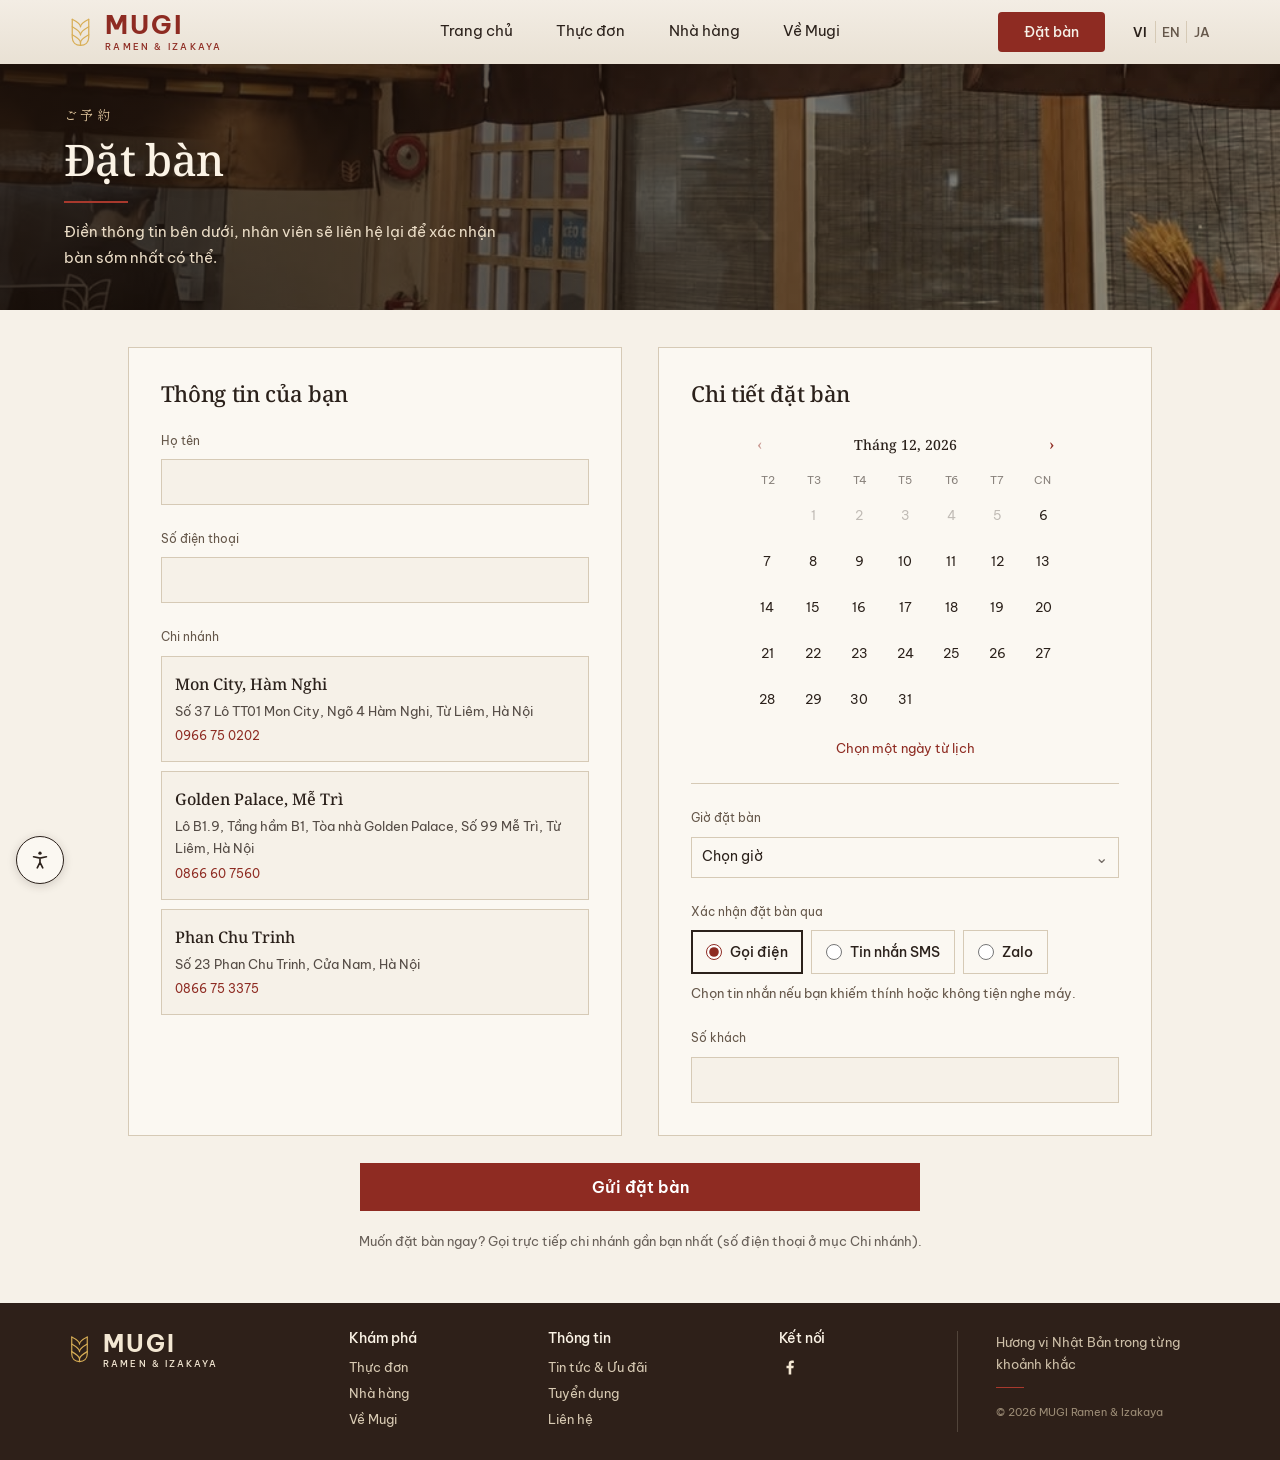
==== reservation.html @ c7f00e08 "Make tap targets finger-sized on touch screens - Language switch, footer links, phone numbers and so" ====
<!DOCTYPE html>
<html>
<head>
<meta charset="utf-8">
<meta name="viewport" content="width=device-width, initial-scale=1">
<title>Đặt Bàn — Reserve a Table | Mugi Ramen &amp; Izakaya</title>
<link rel="icon" type="image/svg+xml" href="assets/mugi-icon.svg">
<link rel="stylesheet" href="_ds/classical-48be7531-0163-46df-8139-e4ab66773657/styles.css">
<link rel="stylesheet" href="https://fonts.googleapis.com/css2?family=Noto+Serif:wght@400;500;600&family=Shippori+Mincho:wght@500;700&family=Be+Vietnam+Pro:wght@300;400;500;600;700&family=Noto+Sans+JP:wght@400;500&display=swap">
<link rel="stylesheet" href="assets/washi.css">
<style>
  body { margin: 0; }
  a { color: var(--color-accent-700); }
  a:hover { color: var(--color-accent-800); }
  .jp { font-family: "Noto Serif JP", var(--font-heading), serif; }

  @keyframes heroFade {
    from { opacity: 0; transform: translateY(14px); }
    to { opacity: 1; transform: translateY(0); }
  }
  @keyframes riseIn {
    from { opacity: 0; transform: translateY(18px); }
    to { opacity: 1; transform: translateY(0); }
  }

  .field { margin-bottom: var(--space-4); }
  .field-hint { font-size: 12px; margin-top: 5px; color: color-mix(in srgb, var(--color-text) 55%, transparent); }
  .field-error { font-size: 12px; margin-top: 5px; color: #a3372a; display: none; }
  .field.has-error .input { border-color: #a3372a; }
  .field.has-error .field-error { display: block; }

  .branch-card {
    display: block; width: 100%; text-align: left; cursor: pointer;
    padding: var(--space-3); border: 1px solid var(--color-divider); border-radius: var(--radius-md);
    background: transparent; font: inherit; color: var(--color-text);
  }
  .branch-card + .branch-card { margin-top: var(--space-2); }
  .branch-card:hover { background: color-mix(in srgb, var(--color-text) 5%, transparent); }
  .branch-card input { position: absolute; opacity: 0; width: 0; height: 0; pointer-events: none; }
  .branch-card:has(input:checked) {
    border-color: var(--color-accent); box-shadow: inset 0 0 0 1px var(--color-accent);
    background: color-mix(in srgb, var(--color-accent) 6%, transparent);
  }
  .branch-card:has(input:focus-visible) { outline: 2px solid var(--color-accent); outline-offset: 2px; }
  .branch-name { font-family: var(--font-heading); font-weight: var(--font-heading-weight); font-size: 16px; }
  .branch-addr { font-size: 13px; opacity: .8; margin-top: 2px; }
  .branch-phone { font-size: 12px; color: var(--color-accent-700); margin-top: 4px; display: inline-block; }

  /* .reservation-form label would make these block-level; keep them as inline buttons */
  .ws .reservation-form .confirm-opt { display: inline-flex; margin-bottom: 0; align-items: center; gap: 8px; min-height: 44px; padding: 0 14px; font-size: 14px; color: var(--ink); cursor: pointer; }
  .ws .confirm-opt input { width: 16px; height: 16px; min-height: 0; margin: 0; padding: 0; border: 0; accent-color: var(--accent); }
  .ws .confirm-opt:has(input:checked) { border-color: var(--ink); box-shadow: inset 0 0 0 1px var(--ink); }
  #confirmDialog { display: none; }
  #confirmDialog.open { display: grid; }

  .reservation-form { display: grid; grid-template-columns: minmax(0, 1fr) minmax(340px, 1fr); column-gap: var(--space-8); row-gap: var(--space-4); }
  .reservation-column { min-width: 0; }
  .reservation-panel { padding: var(--space-5); }
  .reservation-panel-title { margin: 0 0 var(--space-4); font-size: 18px; }
  .reservation-submit { grid-column: 1 / -1; min-height: 48px; max-width: 560px; justify-self: center; font-size: 16px; }
  .reservation-panel { background: var(--card); border: 1px solid var(--line); }
  /* Keep the form's own layout where washi.css has generic rules. */
  .ws .reservation-panel { padding: clamp(20px, 3vw, 32px); }
  /* one rhythm for the whole form: 24px between blocks, 8px from a label to its control */
  .ws .reservation-form .field { display: block; margin: 0 0 24px; }
  .ws .reservation-panel > .field:last-child { margin-bottom: 0; }
  .ws .reservation-form label, .ws .reservation-form legend { display: block; margin-bottom: 8px; }
  .ws .reservation-form input.input { border: 1px solid var(--line); background: var(--paper); padding: 0 12px; min-height: 46px; }
  .ws .reservation-form input.input:focus { border-color: var(--ink); outline: none; }
  .ws .reservation-form .field.has-error input.input { border-color: #a3372a; }
  .ws .btn-primary { background: var(--accent); border-color: var(--accent); color: #fff; font-family: var(--sans); font-weight: 600; }
  .ws .btn-primary:hover { background: var(--ink); border-color: var(--ink); color: #fff; }
  .ws .branch-card { font-size: 15px; color: var(--ink); background: var(--paper); }
  .ws .branch-card:has(input:checked) { background: var(--card); }
  .ws .reservation-panel-title { font-family: var(--mincho); font-weight: 500; font-size: 22px; margin: 0 0 24px; }

  /* — date & time picker — */
  .dt-cal-header { display: flex; align-items: center; justify-content: space-between; max-width:320px; margin:8px auto 12px; }
  .dt-cal-title { font-family: var(--font-heading); font-weight: var(--font-heading-weight); font-size: 14px; }
  .dt-cal-header .btn-icon { width: 28px; height: 28px; font-size: 16px; }
  @media (pointer: coarse) { .dt-cal-header .btn-icon { width: 44px; height: 44px; font-size: 20px; } }
  .dt-cal-weekdays {
    display: grid; grid-template-columns: repeat(7, 1fr); max-width:320px; text-align: center;
    font-size: 11px; opacity: .55; margin:0 auto 4px;
  }
  .dt-cal-grid { display: grid; grid-template-columns: repeat(7, 1fr); max-width:320px; gap: 2px; margin:0 auto; }
  .dt-day {
    aspect-ratio: 1; display: flex; align-items: center; justify-content: center;
    font: inherit; font-size: 13px; color: var(--color-text); background: transparent;
    border: 1px solid transparent; border-radius: var(--radius-sm); cursor: pointer;
  }
  .dt-day:hover:not(:disabled) { background: color-mix(in srgb, var(--color-text) 7%, transparent); }
  .dt-day.selected { background: var(--color-accent); color: var(--color-neutral-100); }
  .dt-day:disabled { opacity: .28; cursor: not-allowed; }
  .dt-day.dt-empty { visibility: hidden; cursor: default; }
  .dt-day:focus-visible { outline: 2px solid var(--color-accent); outline-offset: 1px; }

  .dt-hr { height: 1px; background: var(--color-divider); margin: 0 0 24px; }
  #field-time { position: relative; }
  .dt-time-picker { position: relative; width: 100%; }
  .dt-time-trigger { display: flex; align-items: center; justify-content: space-between; text-align: left; }
  .dt-time-trigger::after { content: '⌄'; margin-left: var(--space-2); font-size: 16px; opacity: .65; }
  .dt-time-menu {
    display: none; position: absolute; z-index: 10; top: 0; left: calc(100% + 8px); width: 126px;
    max-height: 220px; overflow-y: auto; padding: 4px; background: var(--color-bg);
    border: 1px solid var(--color-divider); border-radius: var(--radius-md); box-shadow: var(--shadow-lg);
  }
  .dt-time-menu.open { display: grid; gap: 2px; }
  .dt-time-option { padding: 7px 8px; font: inherit; font-size: 13px; text-align: left; color: var(--color-text); background: transparent; border: 0; border-radius: var(--radius-sm); cursor: pointer; }
  .dt-time-option:hover:not(:disabled), .dt-time-option.selected { background: color-mix(in srgb, var(--color-accent) 12%, transparent); }
  .dt-time-option.selected { color: var(--color-accent-700); font-weight: 600; }
  .dt-time-option:disabled { opacity: .35; cursor: not-allowed; }
  .dt-selected-date { margin: 16px 0 0; font-size: 13px; min-height: 20px; text-align: center; color: var(--color-accent-700); }

  @media (max-width: 720px) {
    .reservation-form { grid-template-columns: 1fr; gap: var(--space-5); }
    .reservation-submit { grid-column: auto; max-width: none; }
    .dt-time-menu { left: auto; right: 0; top: calc(100% + 6px); }
  }
</style>
</head>
<body>
<div class="ws">

  <!-- NAV -->
  <div class="topbar">
    <div class="wrap">
      <nav class="nav" aria-label="MUGI">
        <a class="brand" href="index.html" aria-label="MUGI Ramen &amp; Izakaya"><img src="assets/mugi-icon.svg" alt=""><span class="bw"><b>MUGI</b><small>RAMEN &amp; IZAKAYA</small></span></a>
        <div class="links">
          <a href="index.html" data-i18n="navHome">Trang chủ</a>
          <a href="index.html#menu" data-i18n="navMenu">Thực đơn</a>
          <a href="index.html#location" data-i18n="navRestaurants">Nhà hàng</a>
          <a href="index.html#about" data-i18n="navAbout">Về Mugi</a>
        </div>
        <div class="right">
          <div class="lang" role="group" aria-label="Language">
            <button type="button" data-language="vi">VI</button>
            <button type="button" data-language="en">EN</button>
            <button type="button" data-language="ja">JA</button>
          </div>
          <a class="cta red" href="reservation.html" aria-current="page" data-i18n="navReserve">Đặt Bàn</a>
        </div>
      </nav>
    </div>
  </div>

  <!-- PAGE HEADER -->
  <header class="bleed pbanner">
    <img src="assets/photos/space-entrance.jpg" alt="" style="object-position: center 65%">
    <div class="wrap">
      <span class="kick" lang="ja">ご予約</span>
      <h1 data-i18n="heroTitle">Đặt Bàn</h1>
      <span class="redline" aria-hidden="true"></span>
      <p class="sub" data-i18n="heroMessage">Điền thông tin bên dưới, nhân viên sẽ liên hệ lại để xác nhận bàn sớm nhất có thể.</p>
    </div>
  </header>

  <!-- FORM -->
  <div style="max-width:1080px;margin:0 auto;padding:var(--space-8) var(--space-6);animation:riseIn .5s ease .1s both">
    <form id="reservationForm" class="reservation-form" novalidate>

      <section class="reservation-column reservation-panel" aria-labelledby="guestDetailsTitle">
        <h2 class="reservation-panel-title" id="guestDetailsTitle" data-i18n="guestDetails">Thông tin của bạn</h2>

      <div class="field" id="field-name">
        <label for="name" data-i18n="fullName">Họ tên</label>
        <input class="input" type="text" id="name" name="name" maxlength="60" required>
        <div class="field-error" data-i18n="nameError">Vui lòng nhập họ tên (không quá 60 ký tự).</div>
      </div>

      <div class="field" id="field-phone">
        <label for="phone" data-i18n="phone">Số điện thoại</label>
        <input class="input" type="tel" id="phone" name="phone" required>
        <div class="field-error" data-i18n="phoneError">Số điện thoại này có vẻ chưa đúng.</div>
      </div>

      <div class="field" id="field-branch">
        <label data-i18n="branch">Chi nhánh</label>
        <div role="radiogroup" aria-label="Chi nhánh" data-i18n-aria="branch">
          <label class="branch-card">
            <input type="radio" name="branch" value="Mon City, Hàm Nghi" required>
            <div class="branch-name">Mon City, Hàm Nghi</div>
            <div class="branch-addr">Số 37 Lô TT01 Mon City, Ngõ 4 Hàm Nghi, Từ Liêm, Hà Nội</div>
            <span class="branch-phone">0966 75 0202</span>
          </label>
          <label class="branch-card">
            <input type="radio" name="branch" value="Golden Palace, Mễ Trì" required>
            <div class="branch-name">Golden Palace, Mễ Trì</div>
            <div class="branch-addr">Lô B1.9, Tầng hầm B1, Tòa nhà Golden Palace, Số 99 Mễ Trì, Từ Liêm, Hà Nội</div>
            <span class="branch-phone">0866 60 7560</span>
          </label>
          <label class="branch-card">
            <input type="radio" name="branch" value="Phan Chu Trinh" required>
            <div class="branch-name">Phan Chu Trinh</div>
            <div class="branch-addr">Số 23 Phan Chu Trinh, Cửa Nam, Hà Nội</div>
            <span class="branch-phone">0866 75 3375</span>
          </label>
        </div>
        <div class="field-error" data-i18n="branchError">Vui lòng chọn một chi nhánh.</div>
      </div>

      </section>

      <section class="reservation-column reservation-panel" aria-labelledby="reservationDetailsTitle">
        <h2 class="reservation-panel-title" id="reservationDetailsTitle" data-i18n="reservationDetails">Chi tiết đặt bàn</h2>

      <div class="field" id="field-datetime">
        <input type="hidden" id="datetime" name="datetime" required>
          <div class="dt-cal-header">
            <button type="button" class="btn btn-icon btn-ghost" id="dtPrevMonth" aria-label="Tháng trước">‹</button>
            <div class="dt-cal-title" id="dtMonthLabel"></div>
            <button type="button" class="btn btn-icon btn-ghost" id="dtNextMonth" aria-label="Tháng sau">›</button>
          </div>
          <div class="dt-cal-weekdays">
            <span>T2</span><span>T3</span><span>T4</span><span>T5</span><span>T6</span><span>T7</span><span>CN</span>
          </div>
          <div class="dt-cal-grid" id="dtCalGrid"></div>
          <p class="dt-selected-date" id="datetimeDisplay" aria-live="polite">Chọn một ngày từ lịch</p>
        <div class="field-error" data-i18n="datetimeError">Vui lòng chọn ngày giờ hợp lệ, không ở trong quá khứ.</div>
      </div>

      <div class="dt-hr"></div>

      <div class="field" id="field-time">
        <label for="reservationTime" data-i18n="reservationTime">Giờ đặt bàn</label>
        <div class="dt-time-picker">
          <button type="button" class="input dt-time-trigger" id="reservationTime" aria-haspopup="listbox" aria-expanded="false">Chọn giờ</button>
          <div class="dt-time-menu" id="reservationTimeMenu" role="listbox" aria-label="Giờ đặt bàn"></div>
        </div>
      </div>

      <fieldset class="field" id="field-confirm" style="border:0;padding:0">
        <legend data-i18n="confirmBy" style="font-size:12px;color:var(--muted);padding:0">Xác nhận đặt bàn qua</legend>
        <div class="slots" role="radiogroup">
          <label class="pill confirm-opt"><input type="radio" name="confirm_by" value="call" checked> <span data-i18n="confirmCall">Gọi điện</span></label>
          <label class="pill confirm-opt"><input type="radio" name="confirm_by" value="sms"> <span data-i18n="confirmSms">Tin nhắn SMS</span></label>
          <label class="pill confirm-opt"><input type="radio" name="confirm_by" value="zalo"> <span data-i18n="confirmZalo">Zalo</span></label>
        </div>
        <p class="note" data-i18n="confirmHint" style="margin:8px 0 0">Chọn tin nhắn nếu bạn khiếm thính hoặc không tiện nghe máy.</p>
      </fieldset>

      <div class="field" id="field-party">
        <label for="party_size" data-i18n="partySize">Số khách</label>
        <input class="input" type="number" id="party_size" name="party_size" min="1" max="100" step="1" required>
        <div class="field-error" data-i18n="partyError">Số khách phải là số nguyên từ 1 đến 100.</div>
      </div>

      </section>

      <!-- Honeypot: left empty by real visitors, hidden off-screen. Mirrors
           MugiRamenSystem's web form spam guard so this page is ready to
           reuse that backend's validation as-is once wired up. -->
      <div aria-hidden="true" style="position:absolute;left:-9999px;top:-9999px">
        <label for="website">Website</label>
        <input type="text" id="website" name="website" tabindex="-1" autocomplete="off">
      </div>

      <button type="submit" class="btn btn-primary btn-block reservation-submit" data-i18n="sendReservation">Gửi đặt bàn</button>

      <!--
        TODO: wire to MugiRamenSystem POST /api/bookings once that backend is
        deployed (see MugiRamenSystem/DEPLOY.md — no live URL exists yet).
        The field names above (name, phone, branch, datetime, party_size)
        already match MugiRamenSystem/src/constants.js FIELDS, so once a URL
        exists this just needs a fetch() POST with those five values as JSON.
        For now the form only validates client-side and shows a placeholder
        confirmation — no booking is actually sent anywhere.
      -->
    </form>

    <p style="text-align:center;font-size:13px;margin-top:var(--space-4);opacity:.7" data-i18n="callHint">Muốn đặt bàn ngay? Gọi trực tiếp chi nhánh gần bạn nhất (số điện thoại ở mục Chi nhánh).</p>
  </div>

  <!-- CONFIRMATION DIALOG -->
  <div id="confirmDialog" class="dialog-backdrop" style="position:fixed">
    <div class="dialog" role="dialog" aria-modal="true" aria-labelledby="confirmTitle">
      <div class="dialog-title" id="confirmTitle" data-i18n="thankYou">Cảm ơn!</div>
      <div class="dialog-body" id="confirmBody"></div>
      <div class="dialog-body" style="font-size:12px;opacity:.65" data-i18n="demoNote">(Demo — trang này chưa kết nối với hệ thống đặt bàn. Vui lòng gọi trực tiếp chi nhánh để đặt bàn ngay.)</div>
      <div class="dialog-actions">
        <button type="button" class="btn btn-primary" id="confirmClose" data-i18n="close">Đóng</button>
      </div>
    </div>
  </div>

  <!-- FOOTER (same as index.html) -->
  <footer>
    <div class="wrap fgrid">
      <div>
        <a class="flogo" href="index.html" aria-label="MUGI Ramen &amp; Izakaya"><img src="assets/mugi-icon.svg" alt=""><span><b>MUGI</b><small>RAMEN &amp; IZAKAYA</small></span></a>
      </div>
      <div>
        <h4 data-i18n="explore">Khám phá</h4>
        <nav class="fnav">
          <a href="index.html#menu" data-i18n="navMenu">Thực đơn</a>
          <a href="index.html#location" data-i18n="navRestaurants">Nhà hàng</a>
          <a href="index.html#about" data-i18n="navAbout">Về Mugi</a>
        </nav>
      </div>
      <div>
        <h4 data-i18n="info">Thông tin</h4>
        <nav class="fnav">
          <a href="index.html#promotion" data-i18n="navPromotions">Tin tức & Ưu đãi</a>
          <a href="index.html#careers" data-i18n="navCareers">Tuyển dụng</a>
          <a href="index.html#contact" data-i18n="navContact">Liên hệ</a>
        </nav>
      </div>
      <div>
        <h4 data-i18n="connect">Kết nối</h4>
        <div class="social">
          <a href="https://www.facebook.com/MugiRamen.Izakaya" target="_blank" rel="noopener" aria-label="Facebook"><svg viewBox="0 0 24 24" fill="currentColor" aria-hidden="true"><path d="M13.5 21v-7.5h2.6l.4-3h-3V8.6c0-.9.3-1.5 1.5-1.5h1.6V4.4c-.3 0-1.2-.1-2.3-.1-2.3 0-3.9 1.4-3.9 4v2.2H7.8v3h2.6V21h3.1Z"/></svg></a>
        </div>
      </div>
      <div class="ftag">
        <p data-i18n="tagline">Hương vị Nhật Bản<br>trong từng khoảnh khắc</p>
        <span class="redline" aria-hidden="true"></span>
        <small>© <span id="year"></span> MUGI Ramen &amp; Izakaya</small>
      </div>
    </div>
  </footer>

</div>

<script>
(function () {
  'use strict';

  var form = document.getElementById('reservationForm');
  var dialog = document.getElementById('confirmDialog');
  var dialogBody = document.getElementById('confirmBody');
  var closeBtn = document.getElementById('confirmClose');
  var LANGS = ['vi', 'en', 'ja'];
  var params = new URLSearchParams(window.location.search);
  var language = 'vi';
  try {
    var saved = localStorage.getItem('mugi_lang');
    if (LANGS.indexOf(saved) !== -1) language = saved;
  } catch (e) {}
  if (LANGS.indexOf(params.get('lang')) !== -1) language = params.get('lang');
  var translations = {
    vi: {
      navHome: 'Trang chủ', tagline: 'Hương vị Nhật Bản trong từng khoảnh khắc', navAbout: 'Về Mugi', navRestaurants: 'Nhà hàng', explore: 'Khám phá', info: 'Thông tin', connect: 'Kết nối', navMenu: 'Thực đơn', navLocations: 'Liên hệ', navPromotions: 'Tin tức & Ưu đãi', navCareers: 'Tuyển dụng', navContact: 'Liên hệ', navReserve: 'Đặt bàn',
      heroTitle: 'Đặt bàn', heroMessage: 'Điền thông tin bên dưới, nhân viên sẽ liên hệ lại để xác nhận bàn sớm nhất có thể.',
      guestDetails: 'Thông tin của bạn', fullName: 'Họ tên', nameError: 'Vui lòng nhập họ tên (không quá 60 ký tự).', phone: 'Số điện thoại', phoneError: 'Số điện thoại này có vẻ chưa đúng.',
      branch: 'Chi nhánh', branchError: 'Vui lòng chọn một chi nhánh.', reservationDetails: 'Chi tiết đặt bàn', datetimeError: 'Vui lòng chọn ngày giờ hợp lệ, không ở trong quá khứ.',
      reservationTime: 'Giờ đặt bàn', chooseTime: 'Chọn giờ', chooseDate: 'Chọn một ngày từ lịch', chooseReservationTime: 'Chọn giờ đặt bàn', partySize: 'Số khách', partyError: 'Số khách phải là số nguyên từ 1 đến 100.',
      sendReservation: 'Gửi đặt bàn', callHint: 'Muốn đặt bàn ngay? Gọi trực tiếp chi nhánh gần bạn nhất (số điện thoại ở mục Chi nhánh).', thankYou: 'Cảm ơn!', demoNote: '(Demo — trang này chưa kết nối với hệ thống đặt bàn. Vui lòng gọi trực tiếp chi nhánh để đặt bàn ngay.)', close: 'Đóng',
      confirmBy: 'Xác nhận đặt bàn qua', confirmCall: 'Gọi điện', confirmSms: 'Tin nhắn SMS', confirmZalo: 'Zalo', confirmHint: 'Chọn tin nhắn nếu bạn khiếm thính hoặc không tiện nghe máy.',
      hours: 'Giờ mở cửa', lunch: 'Trưa', dinner: 'Tối', backHome: 'Về trang chủ', prevMonth: 'Tháng trước', nextMonth: 'Tháng sau'
    },
    en: {
      navHome: 'Home', tagline: 'The taste of Japan in every moment', navAbout: 'About Mugi', navRestaurants: 'Restaurants', explore: 'Explore', info: 'Information', connect: 'Connect', navMenu: 'Menu', navLocations: 'Contact', navPromotions: 'News & Offers', navCareers: 'Careers', navContact: 'Contact', navReserve: 'Reserve a Table',
      heroTitle: 'Reserve a Table', heroMessage: 'Fill in your details below and our staff will contact you to confirm.',
      guestDetails: 'Your details', fullName: 'Full name', nameError: 'Please enter your full name (max 60 characters).', phone: 'Phone number', phoneError: "This phone number doesn't look right.",
      branch: 'Branch', branchError: 'Please select a branch.', reservationDetails: 'Reservation details', datetimeError: 'Please pick a valid date and time, not in the past.',
      reservationTime: 'Reservation time', chooseTime: 'Select a time', chooseDate: 'Select a date from the calendar', chooseReservationTime: 'Select a reservation time', partySize: 'Party size', partyError: 'Party size must be a whole number from 1 to 100.',
      sendReservation: 'Send reservation', callHint: 'Need it faster? Call your nearest branch directly (numbers are in the Branch list).', thankYou: 'Thank you!', demoNote: "(Demo — this page isn't connected to the booking system yet. Please call the branch directly to book right now.)", close: 'Close',
      confirmBy: 'Confirm my booking by', confirmCall: 'Phone call', confirmSms: 'Text message', confirmZalo: 'Zalo', confirmHint: 'Choose a message if you are deaf, hard of hearing, or can’t take a call.',
      hours: 'Hours', lunch: 'Lunch', dinner: 'Dinner', backHome: 'Back home', prevMonth: 'Previous month', nextMonth: 'Next month'
    },
    ja: {
      navHome: 'ホーム', tagline: '日本の味を、ひとときごとに', navAbout: 'MUGIについて', navRestaurants: '店舗', explore: 'メニュー・店舗', info: 'インフォメーション', connect: 'SNS', navMenu: 'メニュー', navLocations: '店舗・お問い合わせ', navPromotions: 'お知らせ', navCareers: '採用情報', navContact: 'お問い合わせ', navReserve: '席を予約',
      heroTitle: 'ご予約', heroMessage: '下記をご入力ください。スタッフが折り返しご連絡し、席を確認いたします。',
      guestDetails: 'お客様情報', fullName: 'お名前', nameError: 'お名前を入力してください（60文字以内）。', phone: '電話番号', phoneError: '電話番号が正しくないようです。',
      branch: '店舗', branchError: '店舗を選択してください。', reservationDetails: 'ご予約内容', datetimeError: '過去ではない日時を選択してください。',
      reservationTime: 'ご予約時間', chooseTime: '時間を選択', chooseDate: 'カレンダーから日付を選択', chooseReservationTime: 'ご予約時間を選択', partySize: '人数', partyError: '人数は1〜100の整数で入力してください。',
      sendReservation: '予約を送信', callHint: 'お急ぎの場合は、「店舗」欄の電話番号からお近くの店舗へお電話ください。', thankYou: 'ありがとうございます！', demoNote: '（デモ：このページは予約システムにまだ接続されていません。ご予約はお電話でお願いします。）', close: '閉じる',
      confirmBy: '予約確認の方法', confirmCall: '電話', confirmSms: 'SMS', confirmZalo: 'Zalo', confirmHint: '聴覚に障がいのある方やお電話に出られない方はメッセージをお選びください。',
      hours: '営業時間', lunch: 'ランチ', dinner: 'ディナー', backHome: 'ホームへ', prevMonth: '前の月', nextMonth: '次の月'
    }
  };

  document.getElementById('year').textContent = new Date().getFullYear();
  function text(key) { return translations[language][key]; }
  function applyLanguage() {
    document.documentElement.lang = language;
    document.title = { vi: 'Đặt Bàn', en: 'Reserve a Table', ja: 'ご予約' }[language] + ' | Mugi Ramen & Izakaya';
    document.querySelectorAll('[data-i18n]').forEach(function (element) { element.textContent = text(element.dataset.i18n); });
    document.querySelectorAll('[data-i18n-aria]').forEach(function (element) { element.setAttribute('aria-label', text(element.dataset.i18nAria)); });
    document.querySelectorAll('[data-language]').forEach(function (button) { button.classList.toggle('active', button.dataset.language === language); });
    document.getElementById('dtPrevMonth').setAttribute('aria-label', text('prevMonth'));
    document.getElementById('dtNextMonth').setAttribute('aria-label', text('nextMonth'));
    document.getElementById('reservationTimeMenu').setAttribute('aria-label', text('reservationTime'));
    document.dispatchEvent(new Event('mugi-language-change'));
  }
  document.querySelectorAll('[data-language]').forEach(function (button) {
    button.addEventListener('click', function () {
      language = button.dataset.language;
      try { localStorage.setItem('mugi_lang', language); } catch (e) {}
      params.set('lang', language);
      history.replaceState(null, '', window.location.pathname + '?' + params.toString());
      applyLanguage();
    });
  });
  applyLanguage();

  // ?branch=<branch name> (from the Restaurants page) preselects that branch.
  var wantedBranch = params.get('branch');
  if (wantedBranch) {
    document.querySelectorAll('input[name="branch"]').forEach(function (radio) {
      if (radio.value === wantedBranch) radio.checked = true;
    });
  }

  // — date & time picker —
  (function () {
    var display = document.getElementById('datetimeDisplay');
    var hiddenInput = document.getElementById('datetime');
    var monthLabel = document.getElementById('dtMonthLabel');
    var calGrid = document.getElementById('dtCalGrid');
    var timeTrigger = document.getElementById('reservationTime');
    var timeMenu = document.getElementById('reservationTimeMenu');
    var prevMonthBtn = document.getElementById('dtPrevMonth');
    var nextMonthBtn = document.getElementById('dtNextMonth');

    var MONTHS_VI = ['Tháng 1', 'Tháng 2', 'Tháng 3', 'Tháng 4', 'Tháng 5', 'Tháng 6', 'Tháng 7', 'Tháng 8', 'Tháng 9', 'Tháng 10', 'Tháng 11', 'Tháng 12'];
    var MONTHS_JA = ['1月', '2月', '3月', '4月', '5月', '6月', '7月', '8月', '9月', '10月', '11月', '12月'];
    var MONTHS_EN = ['January', 'February', 'March', 'April', 'May', 'June', 'July', 'August', 'September', 'October', 'November', 'December'];

    var today = new Date();
    today.setHours(0, 0, 0, 0);

    var viewYear = today.getFullYear();
    var viewMonth = today.getMonth();
    var selectedDate = null; // Date, at midnight
    var selectedTime = null; // 'HH:MM'

    function pad2(n) { return n < 10 ? '0' + n : String(n); }

    function buildSlots(startH, startM, endH, endM, stepMin) {
      var slots = [];
      var t = startH * 60 + startM;
      var endT = endH * 60 + endM;
      while (t < endT) {
        slots.push(pad2(Math.floor(t / 60)) + ':' + pad2(t % 60));
        t += stepMin;
      }
      return slots;
    }

    var RESERVATION_SLOTS = buildSlots(10, 30, 22, 30, 30);

    function sameDay(a, b) {
      return a && b && a.getFullYear() === b.getFullYear() && a.getMonth() === b.getMonth() && a.getDate() === b.getDate();
    }

    function isPastSlot(dateAtMidnight, hhmm) {
      if (!sameDay(dateAtMidnight, today)) return false;
      var parts = hhmm.split(':');
      var slot = new Date(dateAtMidnight.getTime());
      slot.setHours(Number(parts[0]), Number(parts[1]), 0, 0);
      return slot.getTime() < Date.now();
    }

    function renderCalendar() {
      monthLabel.textContent = ({ vi: MONTHS_VI, en: MONTHS_EN, ja: MONTHS_JA }[language][viewMonth]) + ', ' + viewYear;
      calGrid.innerHTML = '';

      var firstOfMonth = new Date(viewYear, viewMonth, 1);
      var leadingBlanks = (firstOfMonth.getDay() + 6) % 7; // Monday-start
      var daysInMonth = new Date(viewYear, viewMonth + 1, 0).getDate();

      for (var i = 0; i < leadingBlanks; i++) {
        var blank = document.createElement('span');
        blank.className = 'dt-day dt-empty';
        calGrid.appendChild(blank);
      }

      for (var d = 1; d <= daysInMonth; d++) {
        var cellDate = new Date(viewYear, viewMonth, d);
        var btn = document.createElement('button');
        btn.type = 'button';
        btn.className = 'dt-day';
        btn.textContent = String(d);
        if (cellDate.getTime() < today.getTime()) {
          btn.disabled = true;
        } else {
          if (sameDay(cellDate, selectedDate)) btn.classList.add('selected');
          btn.addEventListener('click', function (dt) {
            return function () {
              selectedDate = dt;
              if (selectedTime && isPastSlot(selectedDate, selectedTime)) selectedTime = null;
              renderCalendar();
              updateTimeAvailability();
              updateTimeTrigger();
              updateOutput();
            };
          }(cellDate));
        }
        calGrid.appendChild(btn);
      }

      // pad only to the end of the last week, so no empty row sits under the month
      for (var trailing = leadingBlanks + daysInMonth; trailing % 7 !== 0; trailing++) {
        var trailingBlank = document.createElement('span');
        trailingBlank.className = 'dt-day dt-empty';
        calGrid.appendChild(trailingBlank);
      }

      prevMonthBtn.disabled = (viewYear === today.getFullYear() && viewMonth === today.getMonth());
    }

    var timeOptions = [];

    function buildTimeOptions() {
      RESERVATION_SLOTS.forEach(function (time) {
        var option = document.createElement('button');
        option.type = 'button';
        option.className = 'dt-time-option';
        option.setAttribute('role', 'option');
        option.textContent = time;
        option.addEventListener('click', function () {
          if (!option.disabled) selectTime(time);
        });
        timeMenu.appendChild(option);
        timeOptions.push({ time: time, el: option });
      });
    }

    function updateTimeAvailability() {
      timeOptions.forEach(function (option) {
        option.el.disabled = !!(selectedDate && isPastSlot(selectedDate, option.time));
      });
    }

    function updateTimeTrigger() {
      timeTrigger.textContent = selectedTime || text('chooseTime');
      timeOptions.forEach(function (option) {
        option.el.classList.toggle('selected', option.time === selectedTime);
        option.el.setAttribute('aria-selected', option.time === selectedTime ? 'true' : 'false');
      });
    }

    function selectTime(hhmm) {
      selectedTime = hhmm || null;
      updateTimeTrigger();
      updateOutput();
      timeMenu.classList.remove('open');
      timeTrigger.setAttribute('aria-expanded', 'false');
    }

    function updateOutput() {
      if (selectedDate && selectedTime) {
        var yyyy = selectedDate.getFullYear();
        var mm = pad2(selectedDate.getMonth() + 1);
        var dd = pad2(selectedDate.getDate());
        hiddenInput.value = yyyy + '-' + mm + '-' + dd + 'T' + selectedTime;
        display.textContent = dd + '/' + mm + '/' + yyyy + ', ' + selectedTime;
      } else {
        hiddenInput.value = '';
        if (selectedDate) {
          var selectedDay = pad2(selectedDate.getDate());
          var selectedMonth = pad2(selectedDate.getMonth() + 1);
          display.textContent = selectedDay + '/' + selectedMonth + '/' + selectedDate.getFullYear() + ' — ' + text('chooseReservationTime');
        } else {
          display.textContent = text('chooseDate');
        }
      }
    }

    prevMonthBtn.addEventListener('click', function () {
      viewMonth -= 1;
      if (viewMonth < 0) { viewMonth = 11; viewYear -= 1; }
      renderCalendar();
    });
    nextMonthBtn.addEventListener('click', function () {
      viewMonth += 1;
      if (viewMonth > 11) { viewMonth = 0; viewYear += 1; }
      renderCalendar();
    });
    timeTrigger.addEventListener('click', function () {
      var isOpen = timeMenu.classList.toggle('open');
      timeTrigger.setAttribute('aria-expanded', String(isOpen));
    });
    document.addEventListener('click', function (event) {
      if (!timeMenu.contains(event.target) && event.target !== timeTrigger) {
        timeMenu.classList.remove('open');
        timeTrigger.setAttribute('aria-expanded', 'false');
      }
    });
    document.addEventListener('keydown', function (event) {
      if (event.key === 'Escape') {
        timeMenu.classList.remove('open');
        timeTrigger.setAttribute('aria-expanded', 'false');
      }
    });
    function renderWeekdays() {
      var weekdays = { vi: ['T2', 'T3', 'T4', 'T5', 'T6', 'T7', 'CN'], en: ['Mon', 'Tue', 'Wed', 'Thu', 'Fri', 'Sat', 'Sun'], ja: ['月', '火', '水', '木', '金', '土', '日'] }[language];
      document.querySelectorAll('.dt-cal-weekdays span').forEach(function (day, index) { day.textContent = weekdays[index]; });
    }
    document.addEventListener('mugi-language-change', function () {
      renderWeekdays();
      renderCalendar();
      updateTimeTrigger();
      updateOutput();
    });

    renderCalendar();
    buildTimeOptions();
    updateTimeAvailability();
    updateTimeTrigger();
    renderWeekdays();
  })();

  function setError(fieldId, hasError) {
    var el = document.getElementById(fieldId);
    if (el) el.classList.toggle('has-error', hasError);
  }

  function normalizePhone(raw) {
    var digits = String(raw || '').replace(/[\s-]/g, '');
    if (digits.startsWith('+84')) digits = '0' + digits.slice(3);
    else if (digits.startsWith('84') && digits.length > 9) digits = '0' + digits.slice(2);
    return digits;
  }

  function isValidPhone(raw) {
    var digits = normalizePhone(raw);
    return /^0\d{8,}$/.test(digits);
  }

  function validate(data) {
    var errors = {};

    var name = (data.name || '').trim();
    if (!name || name.length > 60) errors.name = true;

    if (!isValidPhone(data.phone)) errors.phone = true;

    if (!data.branch) errors.branch = true;

    if (!data.datetime) {
      errors.datetime = true;
    } else {
      var picked = new Date(data.datetime);
      if (isNaN(picked.getTime()) || picked.getTime() < Date.now()) errors.datetime = true;
    }

    var party = Number(data.party_size);
    if (!Number.isInteger(party) || party < 1 || party > 100) errors.party = true;

    return errors;
  }

  form.addEventListener('submit', function (e) {
    e.preventDefault();

    var fd = new FormData(form);
    var data = {
      name: fd.get('name'),
      phone: fd.get('phone'),
      branch: fd.get('branch'),
      datetime: fd.get('datetime'),
      party_size: fd.get('party_size'),
      confirm_by: fd.get('confirm_by'), // call | sms | zalo
      website: fd.get('website'), // honeypot — always blank for real users
    };

    var errors = validate(data);

    setError('field-name', !!errors.name);
    setError('field-phone', !!errors.phone);
    setError('field-branch', !!errors.branch);
    setError('field-datetime', !!errors.datetime);
    setError('field-party', !!errors.party);

    var hasErrors = Object.keys(errors).length > 0;
    if (hasErrors) {
      var firstErrorField = document.querySelector('.field.has-error');
      if (firstErrorField) firstErrorField.scrollIntoView({ behavior: 'smooth', block: 'center' });
      return;
    }

    // TODO: replace this placeholder with a real fetch() POST to
    // MugiRamenSystem's /api/bookings once that backend is deployed.
    // Field names already match: name, phone, branch, datetime, party_size.
    dialogBody.textContent = {
      vi: data.name + ', mình đã ghi nhận yêu cầu đặt bàn tại ' + data.branch + ' cho ' + data.party_size + ' khách.',
      en: data.name + ', we’ve noted your reservation request at ' + data.branch + ' for ' + data.party_size + ' guests.',
      ja: data.name + '様、' + data.branch + '（' + data.party_size + '名様）のご予約リクエストを承りました。'
    }[language];
    dialog.classList.add('open');
    if (window.umami) window.umami.track('reservation-sent', { branch: data.branch });
  });

  closeBtn.addEventListener('click', function () {
    dialog.classList.remove('open');
  });
  dialog.addEventListener('click', function (e) {
    if (e.target === dialog) dialog.classList.remove('open');
  });
  // Re-sync date/time labels now that the picker's listener exists.
  document.dispatchEvent(new Event('mugi-language-change'));
})();
</script>

<script src="assets/a11y.js"></script>
<script>
  // Visitor counting (Umami), same switch as the home page: content/site.json → analytics
  fetch('content/site.json', { cache: 'no-cache' }).then(function (r) { return r.json(); }).then(function (c) {
    var a = c.analytics || {};
    if (!a.umamiWebsiteId) return;
    var sc = document.createElement('script');
    sc.defer = true; sc.src = a.umamiScript || 'https://cloud.umami.is/script.js'; sc.dataset.websiteId = a.umamiWebsiteId;
    document.head.appendChild(sc);
  }).catch(function () {});
</script>
</body>
</html>
---- _ds/classical-48be7531-0163-46df-8139-e4ab66773657/styles.css ----
/* Classical — design-system tokens and component classes. This file is the source of truth for the system's look; retune it here and see readme.md. */
@import url('https://fonts.googleapis.com/css2?family=Cormorant+Garamond:wght@400;600&family=Lora:wght@400;600&display=swap');

:root {
  --color-bg: #f3f2f2;
  --color-surface: #eae9e9;
  --color-text: #201f1d;
  --color-accent: #b68235;
  --color-accent-2: #ac803e;
  --color-divider: color-mix(in srgb, #201f1d 16%, transparent);

  /* Tonal ramps — generated in OKLCH on one shared lightness scale, so the
     same step of any role matches the others in visual value. */
  --color-neutral-100: #f8f4f4;
  --color-neutral-200: #eae7e7;
  --color-neutral-300: #d7d3d3;
  --color-neutral-400: #bab6b6;
  --color-neutral-500: #9b9797;
  --color-neutral-600: #7d7979;
  --color-neutral-700: #605d5d;
  --color-neutral-800: #444141;
  --color-neutral-900: #2d2b2b;

  --color-accent-100: #fff3e4;
  --color-accent-200: #ffe3bf;
  --color-accent-300: #facb8d;
  --color-accent-400: #e1ad66;
  --color-accent-500: #c28d41;
  --color-accent-600: #a06f24;
  --color-accent-700: #7d5411;
  --color-accent-800: #5a3b0a;
  --color-accent-900: #3a270d;

  --color-accent-2-100: #fff3e4;
  --color-accent-2-200: #ffe3be;
  --color-accent-2-300: #f5cd96;
  --color-accent-2-400: #dbaf70;
  --color-accent-2-500: #bc8f4e;
  --color-accent-2-600: #9b7232;
  --color-accent-2-700: #79561f;
  --color-accent-2-800: #573d14;
  --color-accent-2-900: #382810;

  --font-heading: "Cormorant Garamond", system-ui, sans-serif;
  --font-heading-weight: 600; /* review round 3: bold retired — semibold is the
     interface headings' ceiling (they need the weight at small sizes); display
     text goes lighter still, to the normal cut (see the deck) */
  --font-body: "Lora", system-ui, sans-serif;

  --space-1: 4.6px;
  --space-2: 9.2px;
  --space-3: 13.8px;
  --space-4: 18.4px;
  --space-6: 27.6px;
  --space-8: 36.8px;

  --radius-sm: 2px;
  --radius-md: 4px;
  --radius-lg: 7px;

  /* Elevation — derived from the ground: soft ink-tinted shadows on a
     light theme, a hairline edge + ambient darkness on a dark one. */
  --shadow-sm: 0 1px 2px color-mix(in srgb, #2d2b2b 14%, transparent);
  --shadow-md: 0 3px 10px color-mix(in srgb, #2d2b2b 16%, transparent);
  --shadow-lg: 0 12px 32px color-mix(in srgb, #2d2b2b 22%, transparent);
}

body {
  background: var(--color-bg);
  color: var(--color-text);
  font-family: var(--font-body);
}
h1, h2, h3, h4 { font-family: var(--font-heading); font-weight: var(--font-heading-weight); }

.plate{filter:sepia(0.22) saturate(0.82) contrast(1.05);box-sizing:border-box;
  border:6px solid var(--color-surface);outline:1px solid var(--color-divider)}

/* ══════════════════════════════════════════════════════════════════════════
   Components — built with the tokens above. Plain CSS
   on plain HTML: no JavaScript, no build step. Each class is documented in
   readme.md and demonstrated in foundations/ and components/.
   ══════════════════════════════════════════════════════════════════════ */

*, *::before, *::after { box-sizing: border-box; }
body { margin: 0; font-size: 15px; line-height: 1.55; font-weight: 400; }
h1, h2, h3, h4, h5, h6 {
  font-family: var(--font-heading); font-weight: var(--font-heading-weight);
  line-height: 1.12; letter-spacing: -0.015em; margin: 0 0 var(--space-2);
}
h1 { font-size: 42px; }
h2 { font-size: 32px; }
h3 { font-size: 25px; }
h4 { font-size: 20px; }
h5 { font-size: 16px; }
h6 { font-size: 13px; }
h6 { letter-spacing: 0.08em; text-transform: uppercase; }
p { margin: 0 0 var(--space-3); }
a { color: var(--color-accent); text-underline-offset: 3px; }
img { display: block; max-width: 100%; }
figure { margin: 0; }
figcaption {
  font-size: 11px; margin-top: var(--space-1);
  color: color-mix(in srgb, var(--color-text) 55%, transparent);
}
.text-muted { color: color-mix(in srgb, var(--color-text) 55%, transparent); }
:focus { outline: none; }
:focus-visible { outline: 2px solid var(--color-accent); outline-offset: 2px; }
::selection { background: color-mix(in srgb, var(--color-accent) 30%, transparent); }

/* — rules — */
.hr {
  height: 1px; border: 0; margin: var(--space-4) 0;
  background: var(--color-divider);
}

/* — buttons — */
.btn {
  display: inline-flex; align-items: center; justify-content: center; gap: 6px;
  cursor: pointer; text-decoration: none;
  font-family: var(--font-heading); font-weight: var(--font-heading-weight);
  font-size: 14px; line-height: 1.2; color: var(--color-text); /* matches the .input's 14px —
     the pair sits side by side in sign-up rows */
  background: transparent; border: 1px solid transparent;
  padding: var(--space-2) calc(var(--space-3) * 1.2);
  border-radius: var(--radius-md);
}
.btn svg { display: block; }
.btn:disabled { opacity: 0.45; cursor: not-allowed; }
.btn-primary { color: var(--color-accent); border-color: var(--color-accent); }
.btn-primary:hover { background: color-mix(in srgb, var(--color-accent) 12%, transparent); }
.btn-primary:active { background: color-mix(in srgb, var(--color-accent) 22%, transparent); }
.btn-secondary { border-color: var(--color-divider); }
.btn-secondary:hover { background: color-mix(in srgb, var(--color-text) 7%, transparent); }
.btn-secondary:active { background: color-mix(in srgb, var(--color-text) 14%, transparent); }
.btn-ghost { color: var(--color-accent); padding-inline: var(--space-1); }
.btn-ghost:hover { background: color-mix(in srgb, var(--color-accent) 10%, transparent); }
.btn-ghost:active { background: color-mix(in srgb, var(--color-accent) 18%, transparent); }
.btn-icon { width: 36px; height: 36px; padding: 0; }
.btn-block { width: 100%; margin-top: var(--space-2); }

/* — forms — */
.field > label {
  display: block; font-size: 12px; margin-bottom: 5px;
  color: color-mix(in srgb, var(--color-text) 70%, transparent);
}
.input {
  width: 100%; min-height: 36px; padding: 6px 10px; font: inherit;
  font-size: 14px; color: var(--color-text); caret-color: var(--color-accent);
  background: transparent;
  border: 1px solid var(--color-divider); border-radius: var(--radius-md);
}
.input:hover { border-color: color-mix(in srgb, var(--color-text) 45%, transparent); }
.input:focus-visible { border-color: var(--color-accent); outline-offset: 0; }
textarea.input { min-height: 90px; resize: vertical; }
.radio { display: inline-flex; align-items: center; gap: 8px; cursor: pointer; font-size: 14px; }
.radio input, .seg-opt input {
  position: absolute; opacity: 0; width: 0; height: 0; pointer-events: none;
}
.radio .dot {
  width: 16px; height: 16px; flex: none; border-radius: 50%;
  border: 1.5px solid var(--color-divider);
}
.radio:hover .dot { border-color: var(--color-accent); }
.radio input:checked + .dot {
  border-color: var(--color-accent); background: var(--color-accent);
  box-shadow: inset 0 0 0 4px var(--color-bg);
}
.radio input:focus-visible + .dot { outline: 2px solid var(--color-accent); outline-offset: 2px; }
.seg {
  display: inline-flex; overflow: hidden;
  border: 1px solid var(--color-divider); border-radius: var(--radius-md);
}
.seg-opt {
  display: inline-flex; align-items: center; gap: 6px;
  padding: 7px 12px; font-size: 13px; cursor: pointer;
}
.seg-opt + .seg-opt { border-left: 1px solid var(--color-divider); }
.seg-opt:has(input:checked) { color: var(--color-accent); box-shadow: inset 0 0 0 1px var(--color-accent); }
.seg-opt:not(:has(input:checked)):hover { background: color-mix(in srgb, var(--color-text) 7%, transparent); }
.seg-opt:has(input:focus-visible) { outline: 2px solid var(--color-accent); outline-offset: -2px; }

/* — cards — */
.card {
  display: flex; flex-direction: column; gap: var(--space-2);
  padding: var(--space-3); border-radius: var(--radius-md); background: transparent; border: 1px solid var(--color-divider);
}
.card-kicker { font-size: 10px; letter-spacing: 0.1em; text-transform: uppercase; color: var(--color-accent); }
.card-title {
  font-family: var(--font-heading); font-weight: var(--font-heading-weight);
  font-size: 17px; line-height: 1.2;
}
.card-body { margin: 0; font-size: 13px; opacity: 0.8; flex: 1; }
.card-meta {
  display: flex; align-items: center; gap: 6px; font-size: 11px;
  color: color-mix(in srgb, var(--color-text) 50%, transparent);
}
.elev-sm { box-shadow: var(--shadow-sm); }
.elev-md { box-shadow: var(--shadow-md); }
.elev-lg { box-shadow: var(--shadow-lg); }

/* — tags — */
.tag {
  display: inline-flex; align-items: center; font-size: 11px;
  letter-spacing: 0.02em; padding: 3px 10px;
  border-radius: calc(var(--radius-md) * 0.75);
}
.tag-accent { background: var(--color-accent-100); color: var(--color-accent-800); }
.tag-accent-2 { background: var(--color-accent-2-100); color: var(--color-accent-2-800); }
.tag-neutral { background: var(--color-neutral-100); color: var(--color-neutral-800); }
.tag-outline { border: 1px solid var(--color-accent); color: var(--color-accent); }

/* — navigation — */
.nav {
  display: flex; align-items: center; gap: var(--space-4);
  padding: var(--space-3) var(--space-4);
  border-bottom: 1px solid var(--color-divider);
}
.nav-brand {
  font-family: var(--font-heading); font-weight: var(--font-heading-weight);
  font-size: 18px; margin-right: auto;
}
.nav a { color: inherit; text-decoration: none; font-size: 14px; }
.nav a:hover, .nav a[aria-current='page'] { color: var(--color-accent); }

/* — tables — */
.table { width: 100%; border-collapse: collapse; font-size: 14px; }
.table th {
  text-align: left; font-size: 11px; letter-spacing: 0.08em; text-transform: uppercase;
  color: color-mix(in srgb, var(--color-text) 60%, transparent);
  padding: var(--space-2); border-bottom: 1px solid var(--color-divider);
}
.table td {
  padding: var(--space-2);
  border-bottom: 1px solid var(--color-divider);
}
.table tbody tr:hover { background: color-mix(in srgb, var(--color-text) 4%, transparent); }

/* — dialog — */
.dialog-backdrop {
  position: fixed; inset: 0; display: grid; place-items: center;
  padding: var(--space-4);
  background: color-mix(in srgb, var(--color-neutral-900) 50%, transparent);
}
.dialog {
  width: min(440px, 100%); display: flex; flex-direction: column; gap: var(--space-3);
  padding: var(--space-4); border-radius: var(--radius-lg);
  background: var(--color-surface); box-shadow: var(--shadow-lg); border: 1px solid var(--color-divider);
}
.dialog-title {
  font-family: var(--font-heading); font-weight: var(--font-heading-weight);
  font-size: 20px;
}
.dialog-body { font-size: 14px; opacity: 0.85; }
.dialog-actions { display: flex; justify-content: flex-end; gap: var(--space-2); margin-top: var(--space-2); }
---- assets/washi.css ----
/* MUGI — "Washi" look: paper, ink brown, Mincho headings. Shared by
   index.html and reservation.html. */
body { margin: 0; background: #f6f1e8; }
/* no rubber-band bounce when scrolling past the top or bottom of the page */
html, body { overscroll-behavior: none; }
.ws {
  --paper: #f6f1e8; --paper2: #ede5d6; --card: #fbf8f2; --ink: #2b211b; --muted: #65574a; --line: #d6cab6;
  --accent: #8e2b22; --gold: #85601f; --wood: #3b2a20; --cream: #f3e7d3;
  /* Noto Serif covers Vietnamese; Japanese glyphs fall through to Shippori Mincho. */
  --mincho: "Noto Serif", "Shippori Mincho", "Noto Serif JP", serif; --sans: "Be Vietnam Pro", "Noto Sans JP", system-ui, sans-serif;
  /* Retune the Classical design-system tokens so its components
     (.btn, .input, .dialog — used on reservation.html) match. */
  --color-bg: var(--paper); --color-surface: var(--paper2); --color-text: var(--ink);
  --color-accent: var(--accent); --color-accent-700: var(--accent); --color-accent-800: #6e2019;
  --color-divider: var(--line); --font-heading: var(--mincho); --font-heading-weight: 500; --font-body: var(--sans);
  --radius-sm: 0; --radius-md: 0; --radius-lg: 0;
  background: var(--paper); color: var(--ink); font-family: var(--sans); line-height: 1.7; min-width: 0; min-height: 100vh;
}
.ws :focus-visible { outline: 2px solid var(--accent); outline-offset: 2px; }
.ws * { box-sizing: border-box; }
.ws img { display: block; max-width: 100%; }
.ws a { color: var(--ink); }
.ws a:hover { color: var(--accent); }
.ws .wrap { width: 100%; max-width: 1280px; margin: 0 auto; padding: 0 clamp(16px, 5vw, 64px); }

/* nav */
.ws .nav { display: flex; align-items: center; justify-content: space-between; gap: 16px; padding: 14px 0; border-bottom: 1px solid var(--line); flex-wrap: wrap; }
.ws .brand { display: flex; align-items: center; gap: 12px; text-decoration: none; min-height: 44px; }
.ws .brand img { width: 30px; }
.ws .brand b { font-family: var(--mincho); font-size: 20px; letter-spacing: .3em; color: var(--accent); }
.ws .links { display: flex; gap: 4px 26px; font-size: 14px; flex-wrap: wrap; }
.ws .links a { text-decoration: none; color: var(--muted); display: inline-flex; align-items: center; min-height: 44px; border-bottom: 1px solid transparent; }
.ws .links a.on { color: var(--ink); border-bottom-color: var(--accent); }
.ws .right { display: flex; align-items: center; gap: 10px; }
.ws .lang button { background: none; border: 0; font: 500 13px var(--sans); color: var(--muted); cursor: pointer; min-width: 44px; min-height: 44px; }
.ws .lang button[aria-pressed="true"] { color: var(--ink); text-decoration: underline; text-underline-offset: 6px; }
.ws .cta { display: inline-flex; align-items: center; justify-content: center; min-height: 44px; font: 600 14px var(--sans); text-decoration: none; background: var(--ink); color: var(--paper) !important; padding: 0 20px; border: 0; cursor: pointer; }
.ws .cta:hover { background: var(--accent); }
.ws .cta.red { background: var(--accent); }
.ws .cta.red:hover { background: var(--ink); }
.ws .cta.ghost { background: transparent; color: var(--ink) !important; border: 1px solid var(--ink); }
.ws .cta.ghost:hover { background: var(--ink); color: var(--paper) !important; }
.ws .tlink { display: inline-flex; gap: 10px; align-items: center; min-height: 44px; font-weight: 500; text-decoration: none; border-bottom: 1px solid var(--ink); }

/* type */
.ws .num { font-family: var(--mincho); font-size: 13px; color: var(--gold); letter-spacing: .2em; }
.ws h1 { font-family: var(--mincho); font-weight: 500; font-size: clamp(34px, 4.4vw, 64px); line-height: 1.18; margin: 12px 0 0; }
.ws h2 { font-family: var(--mincho); font-weight: 500; font-size: clamp(24px, 2.6vw, 36px); margin: 0; line-height: 1.2; }
.ws h3 { font-weight: 500; }
.ws .sub { color: var(--muted); font-size: 16px; max-width: 440px; margin: 0; }
.ws .lead { font-family: var(--mincho); font-size: clamp(18px, 1.7vw, 24px); line-height: 1.6; margin: 0; }
.ws .side { color: var(--muted); font-size: 15px; margin: 0; }
.ws .jp { font-family: var(--mincho); font-size: 13px; color: var(--accent); display: block; }
.ws .rule { display: flex; align-items: baseline; gap: 16px; border-top: 1px solid var(--ink); padding-top: 14px; margin-bottom: clamp(28px, 4vw, 48px); }
.ws .rule .num { margin-left: auto; }
.ws section { padding: clamp(48px, 7vw, 96px) 0; }

/* page header (inner pages) */
.ws .phead { display: grid; grid-template-columns: auto minmax(0, 1fr) auto; gap: clamp(16px, 4vw, 48px); align-items: end; padding: clamp(40px, 6vw, 80px) 0 clamp(28px, 4vw, 48px); border-bottom: 1px solid var(--line); }
.ws .tate { writing-mode: vertical-rl; font-family: var(--mincho); font-size: clamp(24px, 2.6vw, 34px); letter-spacing: .3em; color: var(--accent); margin: 0; border-left: 1px solid var(--line); padding-left: 14px; }
.ws .phead .sub { margin-top: 14px; }
.ws .crumb { font-size: 13px; color: var(--muted); }

/* home hero */
.ws .hero { display: grid; grid-template-columns: auto minmax(0, 1fr) minmax(0, 1.2fr); gap: clamp(20px, 4vw, 56px); padding: clamp(40px, 7vw, 96px) 0; }
.ws .htext { display: flex; flex-direction: column; justify-content: space-between; gap: 32px; }
.ws .hbtns { display: flex; flex-wrap: wrap; gap: 16px; align-items: center; margin-top: 20px; }
.ws figure { margin: 0; }
.ws figcaption { font-size: 12px; color: var(--muted); margin-top: 8px; }
.ws .himg { width: 100%; height: 560px; object-fit: cover; object-position: 55% center; }

/* about blocks */
.ws .about { display: grid; grid-template-columns: repeat(3, minmax(0, 1fr)); gap: clamp(20px, 3vw, 40px); }
.ws .about .lead { grid-column: span 2; }
.ws .aphotos { grid-column: 1 / -1; display: grid; grid-template-columns: minmax(0, 2fr) minmax(0, 1fr); gap: clamp(12px, 2vw, 24px); margin-top: 24px; }
.ws .aphotos img { width: 100%; height: 460px; object-fit: cover; }
.ws .story { display: grid; grid-template-columns: minmax(0, 1fr) minmax(0, 1fr); gap: clamp(24px, 5vw, 80px); align-items: center; padding: clamp(32px, 5vw, 64px) 0; border-bottom: 1px solid var(--line); }
.ws .story img { width: 100%; height: 440px; object-fit: cover; }
.ws .story.flip .simg { order: 2; }
.ws .story h3 { font-family: var(--mincho); font-size: clamp(22px, 2.2vw, 30px); margin: 8px 0 12px; line-height: 1.25; }
.ws .ph { border: 1px dashed var(--muted); background: var(--card); padding: clamp(20px, 3vw, 32px); color: var(--muted); font-size: 15px; }
.ws .ph b { color: var(--ink); font-weight: 600; display: block; margin-bottom: 6px; }

/* featured list (home) */
.ws .flist { display: grid; grid-template-columns: repeat(2, minmax(0, 1fr)); gap: 0 clamp(24px, 5vw, 72px); }
.ws .item { display: grid; grid-template-columns: 120px minmax(0, 1fr) auto; gap: 18px; align-items: center; padding: 18px 0; border-bottom: 1px solid var(--line); text-decoration: none; }
.ws .item img { width: 120px; height: 90px; object-fit: cover; }
.ws .item h3 { font-size: 17px; margin: 2px 0 0; line-height: 1.3; }
.ws .price { font-family: var(--mincho); font-size: 16px; white-space: nowrap; }
.ws .more { display: flex; justify-content: flex-end; margin-top: 24px; }

/* photo strip */
.ws .strip { display: flex; gap: 16px; overflow-x: auto; padding-bottom: 12px; }
.ws .strip figure { flex: 0 0 auto; }
.ws .strip img { height: 420px; width: 420px; object-fit: cover; }
.ws .strip .tall { width: 315px; }

/* branches */
.ws .branch { display: grid; grid-template-columns: 60px minmax(0, 1.2fr) minmax(0, 1.6fr) minmax(0, 1fr) auto; gap: 24px; align-items: start; padding: 28px 0; border-bottom: 1px solid var(--line); }
.ws .bfirst { border-top: 1px solid var(--line); }
.ws .n { font-family: var(--mincho); font-size: 28px; color: var(--gold); line-height: 1; }
.ws .branch h3 { font-family: var(--mincho); font-size: 24px; margin: 0; line-height: 1.2; }
.ws .branch p { margin: 0; color: var(--muted); font-size: 14px; }
.ws .meta { font-size: 14px; }
.ws .meta .ml { color: var(--muted); font-size: 12px; }
.ws .acts { display: flex; flex-direction: column; gap: 4px; align-items: flex-end; font-size: 14px; }
.ws .acts a { text-decoration: none; border-bottom: 1px solid var(--line); min-height: 32px; display: inline-flex; align-items: center; }
.ws .acts .cta { border: 0; margin-bottom: 6px; min-height: 44px; }

/* contact page */
.ws .loc { display: grid; grid-template-columns: minmax(0, 1fr) minmax(0, 1.1fr); gap: clamp(24px, 4vw, 56px); padding: clamp(36px, 5vw, 64px) 0; border-bottom: 1px solid var(--line); align-items: start; }
.ws .loc h2 { margin: 6px 0 16px; }
.ws .dl { display: grid; grid-template-columns: 120px minmax(0, 1fr); gap: 10px 16px; font-size: 15px; margin: 0 0 24px; }
.ws .dl dt { color: var(--muted); font-size: 13px; padding-top: 2px; }
.ws .dl dd { margin: 0; }
.ws .btnrow { display: flex; flex-wrap: wrap; gap: 10px; }
.ws .map { width: 100%; height: 340px; border: 1px solid var(--line); background: var(--paper2); display: block; filter: sepia(.15) saturate(.9); }
.ws .contact-grid { display: grid; grid-template-columns: repeat(3, minmax(0, 1fr)); gap: 20px; }
.ws .box { background: var(--card); border: 1px solid var(--line); padding: 24px; }
.ws .box h3 { font-family: var(--mincho); font-size: 20px; margin: 0 0 8px; }
.ws .box p { margin: 0 0 12px; color: var(--muted); font-size: 14px; }

/* menu page */
.ws .menubar { display: flex; flex-direction: column; gap: 14px; padding: 24px 0 8px; }
.ws .row { display: flex; align-items: center; gap: 8px 12px; flex-wrap: wrap; }
.ws .row > span { font-size: 12px; color: var(--muted); min-width: 90px; }
.ws .pill { font: 500 14px var(--sans); background: transparent; color: var(--ink); border: 1px solid var(--line); min-height: 44px; padding: 0 16px; cursor: pointer; }
.ws .pill:hover { border-color: var(--ink); }
.ws .pill.on { background: var(--ink); color: var(--paper); border-color: var(--ink); }
.ws .tabs { display: flex; gap: 0 22px; overflow-x: auto; }
.ws .tab { font: 500 15px var(--sans); background: none; border: 0; border-bottom: 2px solid transparent; color: var(--muted); min-height: 48px; padding: 0 2px; cursor: pointer; white-space: nowrap; }
.ws .tab.on { color: var(--ink); border-bottom-color: var(--accent); }
.ws .cathead { display: flex; align-items: baseline; justify-content: space-between; gap: 16px; flex-wrap: wrap; padding: 36px 0 24px; }
.ws .dgrid { display: grid; grid-template-columns: repeat(4, minmax(0, 1fr)); gap: 36px 24px; }
.ws .dish { display: flex; flex-direction: column; gap: 10px; }
.ws .dish .pic { position: relative; aspect-ratio: 4 / 3; background: var(--paper2); overflow: hidden; }
.ws .dish .pic img { position: absolute; inset: 0; width: 100%; height: 100%; object-fit: cover; opacity: 0; transition: opacity .45s ease; }
.ws .dish .pic.is-loaded img { opacity: 1; }
.ws .dish .pic:not(.is-loaded) { background: linear-gradient(100deg, var(--paper2) 35%, var(--card) 50%, var(--paper2) 65%); background-size: 200% 100%; animation: wsShimmer 1.4s ease-in-out infinite; }
.ws .dish .pic.nopic-wrap { animation: none; background: var(--paper2); }
.ws .dish .nopic { position: absolute; inset: 0; display: flex; align-items: center; justify-content: center; text-align: center; padding: 12px; font-size: 13px; color: var(--muted); }
@keyframes wsShimmer { 0% { background-position: 200% 0; } 100% { background-position: -200% 0; } }
@keyframes wsFade { from { opacity: 0; transform: translateY(10px); } to { opacity: 1; transform: translateY(0); } }
@keyframes wsSlide { from { opacity: 0; transform: translateX(28px); } to { opacity: 1; transform: translateX(0); } }
@keyframes wsScale { from { opacity: 0; transform: scale(.97); } to { opacity: 1; transform: scale(1); } }
@media (prefers-reduced-motion: reduce) { .ws * { animation: none !important; transition: none !important; } .ws .dish .pic img { opacity: 1; } }
.ws .tag { position: absolute; left: 10px; top: 10px; background: var(--accent); color: #fff; font-size: 12px; font-weight: 600; padding: 3px 10px; }
.ws .dish h3 { font-size: 16px; margin: 0; line-height: 1.35; }
.ws .dish .alt { font-size: 13px; color: var(--muted); }
.ws .dish .foot { display: flex; justify-content: space-between; align-items: baseline; gap: 8px; border-top: 1px solid var(--line); padding-top: 8px; margin-top: auto; }
.ws .addons { margin-top: 48px; background: var(--card); border: 1px solid var(--line); padding: 24px; }
.ws .addons h3 { font-family: var(--mincho); font-size: 20px; margin: 0 0 12px; }
.ws .agrid { display: grid; grid-template-columns: repeat(4, minmax(0, 1fr)); gap: 6px 32px; }
.ws .aline { display: flex; justify-content: space-between; gap: 12px; font-size: 14px; border-bottom: 1px dotted var(--line); padding: 6px 0; }
.ws .groups { display: grid; grid-template-columns: repeat(2, minmax(0, 1fr)); gap: 40px clamp(24px, 5vw, 72px); }
.ws .group h3 { font-family: var(--mincho); font-size: 22px; margin: 0 0 8px; padding-bottom: 8px; border-bottom: 1px solid var(--ink); }
.ws .gline { display: flex; justify-content: space-between; gap: 16px; padding: 12px 0; border-bottom: 1px solid var(--line); font-size: 15px; }
.ws .gline small { display: block; color: var(--muted); font-size: 13px; }
.ws .gline .price { font-size: 15px; text-align: right; }
.ws .loading { padding: 80px 0; text-align: center; color: var(--muted); }
.ws .note { font-size: 13px; color: var(--muted); }

/* news / careers */
.ws .nlist { border-top: 1px solid var(--line); }
.ws .nrow { display: grid; grid-template-columns: 140px minmax(0, 1fr); gap: 24px; padding: 24px 0; border-bottom: 1px solid var(--line); }
.ws .nrow .date { font-family: var(--mincho); color: var(--gold); font-size: 14px; }
.ws .nrow h3 { font-family: var(--mincho); font-size: 22px; margin: 0 0 6px; line-height: 1.3; }
.ws .nrow p { margin: 0; color: var(--muted); font-size: 15px; }
.ws .empty { display: grid; grid-template-columns: minmax(0, 1fr) minmax(0, 1fr); gap: clamp(24px, 5vw, 72px); align-items: center; padding: clamp(40px, 6vw, 72px) 0; border-bottom: 1px solid var(--line); }
.ws .empty img { width: 100%; height: 380px; object-fit: cover; }
.ws .cards { display: grid; grid-template-columns: repeat(3, minmax(0, 1fr)); gap: 24px; }
.ws .post { background: var(--card); border: 1px solid var(--line); display: flex; flex-direction: column; }
.ws .post .pimg { height: 220px; background: var(--paper2); display: flex; align-items: center; justify-content: center; color: var(--muted); font-size: 13px; border-bottom: 1px solid var(--line); }
.ws .post .pbody { padding: 22px; display: flex; flex-direction: column; gap: 8px; flex: 1; }
.ws .post h3 { font-family: var(--mincho); font-size: 20px; margin: 0; line-height: 1.3; }
.ws .post p { margin: 0; color: var(--muted); font-size: 14px; }
.ws .sample { display: inline-block; font-size: 11px; letter-spacing: .14em; text-transform: uppercase; color: var(--gold); border: 1px solid var(--gold); padding: 2px 8px; align-self: flex-start; }
.ws .job { display: grid; grid-template-columns: minmax(0, 1.4fr) minmax(0, 1fr) minmax(0, 1fr) auto; gap: 24px; align-items: center; padding: 24px 0; border-bottom: 1px solid var(--line); }
.ws .job h3 { font-family: var(--mincho); font-size: 22px; margin: 0; }
.ws .job p { margin: 0; color: var(--muted); font-size: 14px; }

/* reservation */
.ws .rsv { display: grid; grid-template-columns: minmax(0, 1fr) minmax(0, 1.5fr); gap: clamp(24px, 5vw, 80px); align-items: start; padding: clamp(36px, 5vw, 64px) 0; }
.ws .rsv-aside img { width: 100%; height: 360px; object-fit: cover; margin-top: 28px; }
.ws .fsec { padding: 0 0 26px; margin-bottom: 26px; border-bottom: 1px solid var(--line); }
.ws .flabel { font-size: 12px; letter-spacing: .14em; text-transform: uppercase; color: var(--muted); display: block; margin-bottom: 10px; }
.ws .bopts { display: grid; grid-template-columns: repeat(3, minmax(0, 1fr)); gap: 10px; }
.ws .bopt { text-align: left; font: 14px var(--sans); background: var(--card); color: var(--ink); border: 1px solid var(--line); padding: 14px; cursor: pointer; min-height: 72px; }
.ws .bopt b { display: block; font-family: var(--mincho); font-size: 16px; font-weight: 500; }
.ws .bopt small { color: var(--muted); font-size: 12px; }
.ws .bopt.on { border-color: var(--ink); box-shadow: inset 0 0 0 1px var(--ink); }
.ws .slots { display: flex; flex-wrap: wrap; gap: 8px; }
.ws .slotlbl { font-size: 13px; color: var(--muted); width: 100%; margin-top: 6px; }
.ws .fields { display: grid; grid-template-columns: repeat(2, minmax(0, 1fr)); gap: 20px 24px; }
.ws .field { display: flex; flex-direction: column; gap: 4px; }
.ws .wide { grid-column: 1 / -1; }
.ws label { font-size: 12px; color: var(--muted); }
.ws input, .ws select, .ws textarea { font: 16px var(--sans); color: var(--ink); background: transparent; border: 0; border-bottom: 1px solid var(--ink); padding: 0 2px; min-height: 46px; width: 100%; border-radius: 0; }
.ws textarea { min-height: 80px; padding-top: 10px; resize: vertical; }
.ws .stepper { display: flex; align-items: center; gap: 0; border: 1px solid var(--ink); width: max-content; }
.ws .stepper button { width: 48px; height: 48px; background: none; border: 0; font-size: 20px; cursor: pointer; color: var(--ink); }
.ws .stepper output { min-width: 56px; text-align: center; font-family: var(--mincho); font-size: 20px; }
.ws .err { color: var(--accent); font-size: 14px; margin: 12px 0 0; }
.ws .done { background: var(--card); border: 1px solid var(--line); padding: clamp(24px, 4vw, 48px); }
.ws .done .mark { width: 56px; height: 56px; border-radius: 50%; background: var(--accent); color: #fff; display: flex; align-items: center; justify-content: center; margin-bottom: 20px; }
.ws .summary { display: grid; grid-template-columns: 140px minmax(0, 1fr); gap: 10px 16px; margin: 24px 0; font-size: 15px; }
.ws .summary dt { color: var(--muted); font-size: 13px; }
.ws .summary dd { margin: 0; }

/* reserve band (home) */
.ws .band { display: grid; grid-template-columns: minmax(0, 1.2fr) minmax(0, 1fr); background: var(--ink); color: var(--paper); }
.ws .band img { width: 100%; height: 100%; min-height: 360px; object-fit: cover; }
.ws .band .btxt { padding: clamp(28px, 5vw, 64px); display: flex; flex-direction: column; justify-content: center; gap: 16px; }
.ws .band h2 { color: var(--paper); }
.ws .band .num { color: #d8ae56; } /* gold on ink needs the lighter logo gold for contrast */
.ws .band p { color: #d9cdb8; margin: 0; }
.ws .band .cta { background: var(--paper); color: var(--ink) !important; align-self: flex-start; }
.ws .band .cta:hover { background: var(--accent); color: var(--paper) !important; }

/* footer */
.ws { display: flex; flex-direction: column; }
.ws footer { background: var(--ink); color: var(--paper2); margin-top: auto; }
.ws footer a { color: var(--paper2); }
.ws footer a:hover { color: #fff; }
.ws .fgrid { display: grid; grid-template-columns: minmax(0, 1.2fr) repeat(3, minmax(0, 1fr)); gap: 32px; padding-top: 56px; padding-bottom: 32px; font-size: 14px; }
.ws .fgrid b.logo { font-family: var(--mincho); letter-spacing: .3em; font-size: 22px; display: block; margin-bottom: 8px; }
.ws .fgrid h4 { font-family: var(--mincho); font-weight: 500; font-size: 16px; margin: 0 0 10px; color: #fff; }
.ws .fgrid p { margin: 0 0 6px; color: #cfc3ae; }
.ws .fnav { display: flex; flex-direction: column; gap: 2px; }
.ws .fnav a { text-decoration: none; min-height: 32px; display: inline-flex; align-items: center; }
.ws .fbot { border-top: 1px solid #4a3d33; padding-top: 18px; padding-bottom: 28px; display: flex; justify-content: space-between; gap: 16px; flex-wrap: wrap; font-size: 13px; color: #cfc3ae; }

@media (max-width: 960px) {
  .ws .links { order: 3; width: 100%; overflow-x: auto; flex-wrap: nowrap; }
  .ws .links a { white-space: nowrap; }
  .ws .hero { grid-template-columns: auto minmax(0, 1fr); }
  .ws .hero figure { grid-column: 1 / -1; }
  .ws .himg { height: 420px; }
  .ws .about, .ws .rsv, .ws .loc, .ws .empty, .ws .story, .ws .band { grid-template-columns: minmax(0, 1fr); }
  .ws .story.flip .simg { order: 0; }
  .ws .about .lead { grid-column: auto; }
  .ws .flist, .ws .groups { grid-template-columns: minmax(0, 1fr); }
  .ws .branch { grid-template-columns: 40px minmax(0, 1fr); }
  .ws .branch > :nth-child(n+3) { grid-column: 2; }
  .ws .acts { flex-direction: row; flex-wrap: wrap; align-items: center; gap: 16px; }
  .ws .acts .cta { margin-bottom: 0; }
  .ws .aphotos img { height: 300px; }
  .ws .dgrid { grid-template-columns: repeat(2, minmax(0, 1fr)); gap: 28px 16px; }
  .ws .agrid { grid-template-columns: repeat(2, minmax(0, 1fr)); }
  .ws .cards, .ws .contact-grid { grid-template-columns: minmax(0, 1fr); }
  .ws .job { grid-template-columns: minmax(0, 1fr); gap: 6px; }
  .ws .fgrid { grid-template-columns: repeat(2, minmax(0, 1fr)); }
  .ws .phead { grid-template-columns: auto minmax(0, 1fr); }
  .ws .phead > :last-child { grid-column: 1 / -1; }
}
@media (max-width: 520px) {
  .ws .item { grid-template-columns: 84px minmax(0, 1fr); }
  .ws .item img { width: 84px; height: 64px; }
  .ws .item .price { grid-column: 2; }
  .ws .right .cta { display: none; }
  .ws .himg { height: 300px; }
  .ws .aphotos { grid-template-columns: minmax(0, 1fr); }
  .ws .aphotos img, .ws .story img, .ws .empty img { height: 240px; }
  .ws .strip img { height: 260px; width: 260px; }
  .ws .strip .tall { width: 195px; }
  .ws .fields, .ws .bopts { grid-template-columns: minmax(0, 1fr); }
  .ws .dish h3 { font-size: 14px; }
  .ws .agrid { grid-template-columns: minmax(0, 1fr); }
  .ws .fgrid { grid-template-columns: minmax(0, 1fr); }
  .ws .dl, .ws .summary { grid-template-columns: minmax(0, 1fr); gap: 2px; }
  .ws .dl dd, .ws .summary dd { margin-bottom: 10px; }
  .ws .map { height: 240px; }
  .ws .nrow { grid-template-columns: minmax(0, 1fr); gap: 4px; }
  .ws .rsv-aside img { display: none; }
}

/* news photos / offer end date / job type (content from content/site.json) */
.ws .nimg { width: 100%; max-width: 560px; aspect-ratio: 16 / 9; object-fit: cover; margin-bottom: 12px; }
.ws .until { display: inline-block; font-size: 12px; color: var(--accent); border: 1px solid var(--accent); padding: 0 8px; margin-bottom: 8px; }
.ws .jkind { display: block; font-size: 13px; color: var(--gold); margin-bottom: 4px; }

/* accessibility settings (assets/a11y.js) — classes on <html> */
html.a11y-size-1 .ws { zoom: 1.15; }
html.a11y-size-2 .ws { zoom: 1.3; }
html.a11y-contrast .ws { --paper: #ffffff; --paper2: #f1ece3; --card: #ffffff; --muted: #2b211b; --line: #6b5b4d; --gold: #6b4a12; --accent: #7a2620; --wood: #2b1d15; }
html.a11y-contrast .ws .band p, html.a11y-contrast .ws footer p, html.a11y-contrast .ws .fbot { color: #ffffff; }
html.a11y-font .ws { --mincho: "Be Vietnam Pro", "Noto Sans JP", system-ui, sans-serif; letter-spacing: .02em; word-spacing: .08em; line-height: 1.85; }
html.a11y-font .ws .tate { writing-mode: horizontal-tb; letter-spacing: .1em; }
html.a11y-links .ws a:not(.cta) { text-decoration: underline !important; text-underline-offset: 3px; }
html.a11y-motion .ws *, html.a11y-motion .ws *::before { animation: none !important; transition: none !important; scroll-behavior: auto !important; }
html.a11y-motion .ws .dish .pic img { opacity: 1; }
html.a11y-focus *:focus-visible { outline: 3px solid #8c3a34 !important; outline-offset: 3px !important; box-shadow: 0 0 0 6px #ffffff !important; }

.a11y { position: fixed; left: calc(16px + env(safe-area-inset-left, 0px)); bottom: calc(16px + env(safe-area-inset-bottom, 0px)); z-index: 80; font-family: "Be Vietnam Pro", "Noto Sans JP", system-ui, sans-serif; color: #2b211b; }
.a11y-btn { width: 48px; height: 48px; border-radius: 50%; border: 1px solid #2b211b; background: #fbf8f2; color: #2b211b; cursor: pointer; display: flex; align-items: center; justify-content: center; box-shadow: 0 2px 10px rgba(43,33,27,.18); }
.a11y-btn:hover, .a11y-btn[aria-expanded="true"] { background: #2b211b; color: #f6f1e8; }
.a11y-btn:focus-visible, .a11y-panel :focus-visible { outline: 2px solid #8c3a34; outline-offset: 2px; }
.a11y-panel { position: absolute; left: 0; bottom: 60px; width: min(320px, calc(100vw - 32px)); background: #fbf8f2; border: 1px solid #2b211b; box-shadow: 6px 6px 0 #ede5d6; padding: 6px 16px 12px; font-size: 14px; }
.a11y-head { display: flex; justify-content: space-between; align-items: center; border-bottom: 1px solid #d6cab6; min-height: 44px; }
.a11y-head b { font-family: "Shippori Mincho", serif; font-weight: 500; font-size: 17px; }
.a11y-head button { background: none; border: 0; font-size: 24px; width: 40px; height: 40px; cursor: pointer; color: #2b211b; }
.a11y-row { display: flex; justify-content: space-between; align-items: center; gap: 12px; min-height: 44px; border-bottom: 1px solid #ede5d6; cursor: pointer; font-size: 14px; color: #2b211b; }
.a11y-row input { width: 20px; height: 20px; min-height: 0; accent-color: #8c3a34; cursor: pointer; }
.a11y-seg { display: flex; border: 1px solid #2b211b; }
.a11y-seg button { width: 40px; height: 34px; background: none; border: 0; cursor: pointer; font-family: "Shippori Mincho", serif; color: #2b211b; }
.a11y-seg button + button { border-left: 1px solid #2b211b; }
.a11y-seg button[aria-pressed="true"] { background: #2b211b; color: #f6f1e8; }
.a11y-foot { display: flex; justify-content: space-between; align-items: center; gap: 8px; padding-top: 10px; }
.a11y-foot small { color: #65574a; font-size: 12px; }
.a11y-foot button { background: none; border: 0; border-bottom: 1px solid #2b211b; font: 500 13px inherit; cursor: pointer; color: #2b211b; padding: 0; min-height: 32px; }
@media print { .a11y { display: none; } }
.a11y--inline .a11y-panel { bottom: 0; }

/* ── Izakaya theme: header, full-bleed hero, photo banners, wood footer ── */
.ws .topbar { position: sticky; top: 0; z-index: 50; background: linear-gradient(180deg, #f3ede4, #e9e1d4); box-shadow: 0 1px 0 rgba(59,42,32,.1); }
/* equal side columns keep the links centred on the page */
.ws .nav { display: grid; grid-template-columns: minmax(0, 1fr) auto minmax(0, 1fr); gap: 8px 32px; padding: 8px 0; border-bottom: 0; }
.ws .brand { gap: 8px; min-height: 48px; justify-self: start; }
.ws .brand img { width: auto; height: 36px; }
.ws .brand .bw { display: flex; flex-direction: column; line-height: 1; }
.ws .brand b { font: 700 26px/1 var(--sans); letter-spacing: .08em; color: var(--accent); }
.ws .brand small { font: 500 8.5px/1 var(--sans); letter-spacing: .26em; color: var(--accent); margin-top: 5px; }
.ws .links { min-width: 0; justify-content: center; gap: 4px clamp(18px, 3.4vw, 52px); }
.ws .links a { color: var(--ink); font-size: 15px; font-weight: 400; border-bottom: 2px solid transparent; }
.ws .links a:hover { color: var(--accent); }
.ws .links a.on { border-bottom-color: var(--accent); }
.ws .right { gap: 20px; justify-self: end; }
.ws .right .lang { order: 2; display: flex; align-items: center; }
.ws .lang button { min-width: 30px; font-size: 13px; color: var(--muted); }
.ws .lang button + button { border-left: 1px solid var(--line); border-radius: 0; min-height: 22px; }
.ws .lang button[aria-pressed="true"], .ws .lang button.active { color: var(--ink); font-weight: 600; text-decoration: none; }
.ws .right .cta { background: var(--accent); border-radius: 4px; padding: 0 26px; font-size: 14px; font-weight: 500; min-height: 40px; }
.ws .right .cta:hover { background: var(--wood); }

/* full-bleed hero (home) and shorter photo banner (inner pages) */
.ws .bleed { position: relative; overflow: hidden; background: var(--wood); color: var(--cream); display: flex; align-items: center; }
.ws .bleed > img { position: absolute; inset: 0; width: 100%; height: 100%; object-fit: cover; filter: sepia(.35) saturate(1.1) brightness(.7); }
.ws .bleed::after { content: ""; position: absolute; inset: 0; background: linear-gradient(90deg, rgba(28,17,10,.8) 0%, rgba(28,17,10,.5) 45%, rgba(28,17,10,.12) 100%); }
.ws .bleed .wrap { position: relative; z-index: 1; }
.ws .bleed h1 { color: #fbf3e6; margin: 0; text-shadow: 0 2px 20px rgba(0,0,0,.35); }
.ws .redline { display: block; width: 64px; height: 2px; background: #a8392d; margin: 20px 0; }
.ws .bleed .kick { font-family: var(--mincho); font-size: 13px; letter-spacing: .25em; color: #e3c9a0; display: block; margin-bottom: 8px; }
.ws .bleed .sub { color: #eadcc6; margin: 0; font-size: 15px; }
.ws .hero2 { flex: 1; min-height: 420px; }
.ws .hero2 .wrap { padding-left: clamp(16px, 8vw, 120px); }
.ws .hero2 h1 { font-size: clamp(44px, 5vw, 72px); font-weight: 500; line-height: 1; letter-spacing: .02em; }
.ws .hero2 .hsub { display: block; font: 400 clamp(14px, 1.4vw, 19px)/1 var(--sans); letter-spacing: .32em; color: #f3e7d3; margin-top: 18px; }
.ws .hero2 .redline { margin: 26px 0 22px; }
.ws .hero2 .tagline { font-family: var(--mincho); font-size: clamp(22px, 2.3vw, 32px); color: #fbf3e6; margin: 0; }
.ws .pbanner { min-height: clamp(200px, 26vh, 280px); }
.ws .pbanner .wrap { padding-top: 40px; padding-bottom: 40px; }
.ws .pbanner h1 { font-size: clamp(30px, 3.4vw, 46px); }
.ws .pbanner .redline { margin: 16px 0; }

/* home: header + hero + footer fill one screen, no scrolling */
@media (min-width: 961px) and (min-height: 560px) {
  .ws.home { height: 100vh; height: 100svh; overflow: hidden; }
  .ws.home .tabpage { flex: 1; display: flex; flex-direction: column; padding-bottom: 0; min-height: 0; }
  .ws.home .hero2 { min-height: 0; }
  .ws.home footer { margin-top: 0; }
}

/* footer */
.ws footer { background: #2e2019; color: var(--cream); }
.ws .fgrid { grid-template-columns: minmax(0, 1.5fr) repeat(3, minmax(0, .8fr)) minmax(0, 1.1fr); gap: 24px; padding-top: 28px; padding-bottom: 28px; font-size: 13px; }
.ws .flogo { display: inline-flex; align-items: center; gap: 8px; text-decoration: none; }
.ws .flogo img { width: auto; height: 34px; }
.ws .flogo b { font: 700 24px/1 var(--sans); letter-spacing: .08em; color: var(--cream); display: block; }
.ws .flogo small { font: 500 8.5px/1 var(--sans); letter-spacing: .24em; color: var(--cream); display: block; margin-top: 5px; }
.ws .fgrid h4 { font-family: var(--sans); font-weight: 500; font-size: 14px; color: #fbf3e6; margin: 0 0 8px; }
.ws .fnav { gap: 0; }
.ws .fnav a { color: #d9cbb4; font-size: 13px; min-height: 26px; }
.ws .social { display: flex; gap: 14px; padding-top: 2px; }
.ws .social a { width: 22px; height: 22px; color: #f3e7d3; display: inline-flex; align-items: center; justify-content: center; text-decoration: none; }
.ws .social a:hover { color: #fff; }
.ws .social svg { width: 20px; height: 20px; }
.ws .social .zalo { font: 700 9px var(--sans); border: 1.5px solid currentColor; border-radius: 50%; width: 22px; }
.ws .ftag { border-left: 1px solid rgba(243,231,211,.18); padding-left: clamp(16px, 3vw, 40px); }
.ws .ftag p { color: #cdbfa8 !important; font-size: 13px; line-height: 1.7; margin: 0; max-width: 220px; }
.ws .ftag .redline { width: 28px; height: 1.5px; margin: 12px 0; }
.ws .ftag small { color: #9c8c76; font-size: 11px; }

@media (max-width: 960px) {
  .ws .nav { grid-template-columns: auto minmax(0, 1fr); }
  .ws .links { grid-column: 1 / -1; grid-row: 2; justify-content: flex-start; }
  .ws .right { justify-content: flex-end; }
  .ws .hero2 { min-height: calc(100svh - 120px); }
  .ws .fgrid { grid-template-columns: repeat(3, minmax(0, 1fr)); }
  .ws .fgrid > :first-child, .ws .ftag { grid-column: 1 / -1; }
  .ws .ftag { border-left: 0; padding-left: 0; }
}
@media (max-width: 520px) {
  .ws .right { gap: 6px; }
  .ws .fgrid { grid-template-columns: repeat(2, minmax(0, 1fr)); }
}

/* menu: category tabs stay pinned under the header once scrolled to */
.ws .tabsbar { position: sticky; top: var(--topbar-h, 64px); z-index: 40; background: var(--paper); border-bottom: 1px solid var(--line); }

/* space between the last block and the footer */
.ws .tabpage { padding-bottom: 0; }
.ws .tabpage > .wrap:last-child { padding-bottom: clamp(32px, 4vw, 56px); }
.ws .tabpage > .wrap:last-child > section:last-child { padding-bottom: 0; }

/* footer: columns sized to content, spread across the same width as the header */
.ws .fgrid { grid-template-columns: repeat(5, auto); justify-content: space-between; column-gap: 32px; }
@media (max-width: 960px) {
  .ws .fgrid { grid-template-columns: repeat(3, auto); justify-content: center; }
  .ws .fgrid > :first-child, .ws .ftag { grid-column: 1 / -1; justify-self: center; text-align: center; }
  .ws .ftag p { max-width: none; }
  .ws .ftag .redline { margin-left: auto; margin-right: auto; }
}
@media (max-width: 520px) {
  .ws .fgrid { grid-template-columns: repeat(2, auto); column-gap: 40px; }
  .ws .fgrid > div:nth-child(4) { grid-column: 1 / -1; justify-self: center; }
}

/* in-page jump targets clear the sticky header */
.ws .anchor { scroll-margin-top: calc(var(--topbar-h, 64px) + 16px); }

/* menu: price note sits at the right end of the restaurant row */
.ws .row > .rnote { margin-left: auto; min-width: 0; font-size: 13px; color: var(--muted); }
@media (max-width: 960px) { .ws .row > .rnote { margin-left: 0; width: 100%; } }

/* touch screens: tap targets at least 40–44px, same look */
@media (pointer: coarse) {
  .ws .lang button, .ws .lang button + button { min-height: 44px; min-width: 40px; }
  /* keep the short divider between VI | EN | JA */
  .ws .lang button + button { border-left: 0; background: linear-gradient(var(--line), var(--line)) left center / 1px 18px no-repeat; }
  .ws .fnav a { min-height: 40px; }
  /* invisible 44px hit area around the 22px icons */
  .ws .social { gap: 22px; }
  .ws .social a { position: relative; }
  .ws .social a::before { content: ""; position: absolute; inset: -11px; }
  .ws a[href^="tel:"] { display: inline-flex; align-items: center; min-height: 40px; }
}
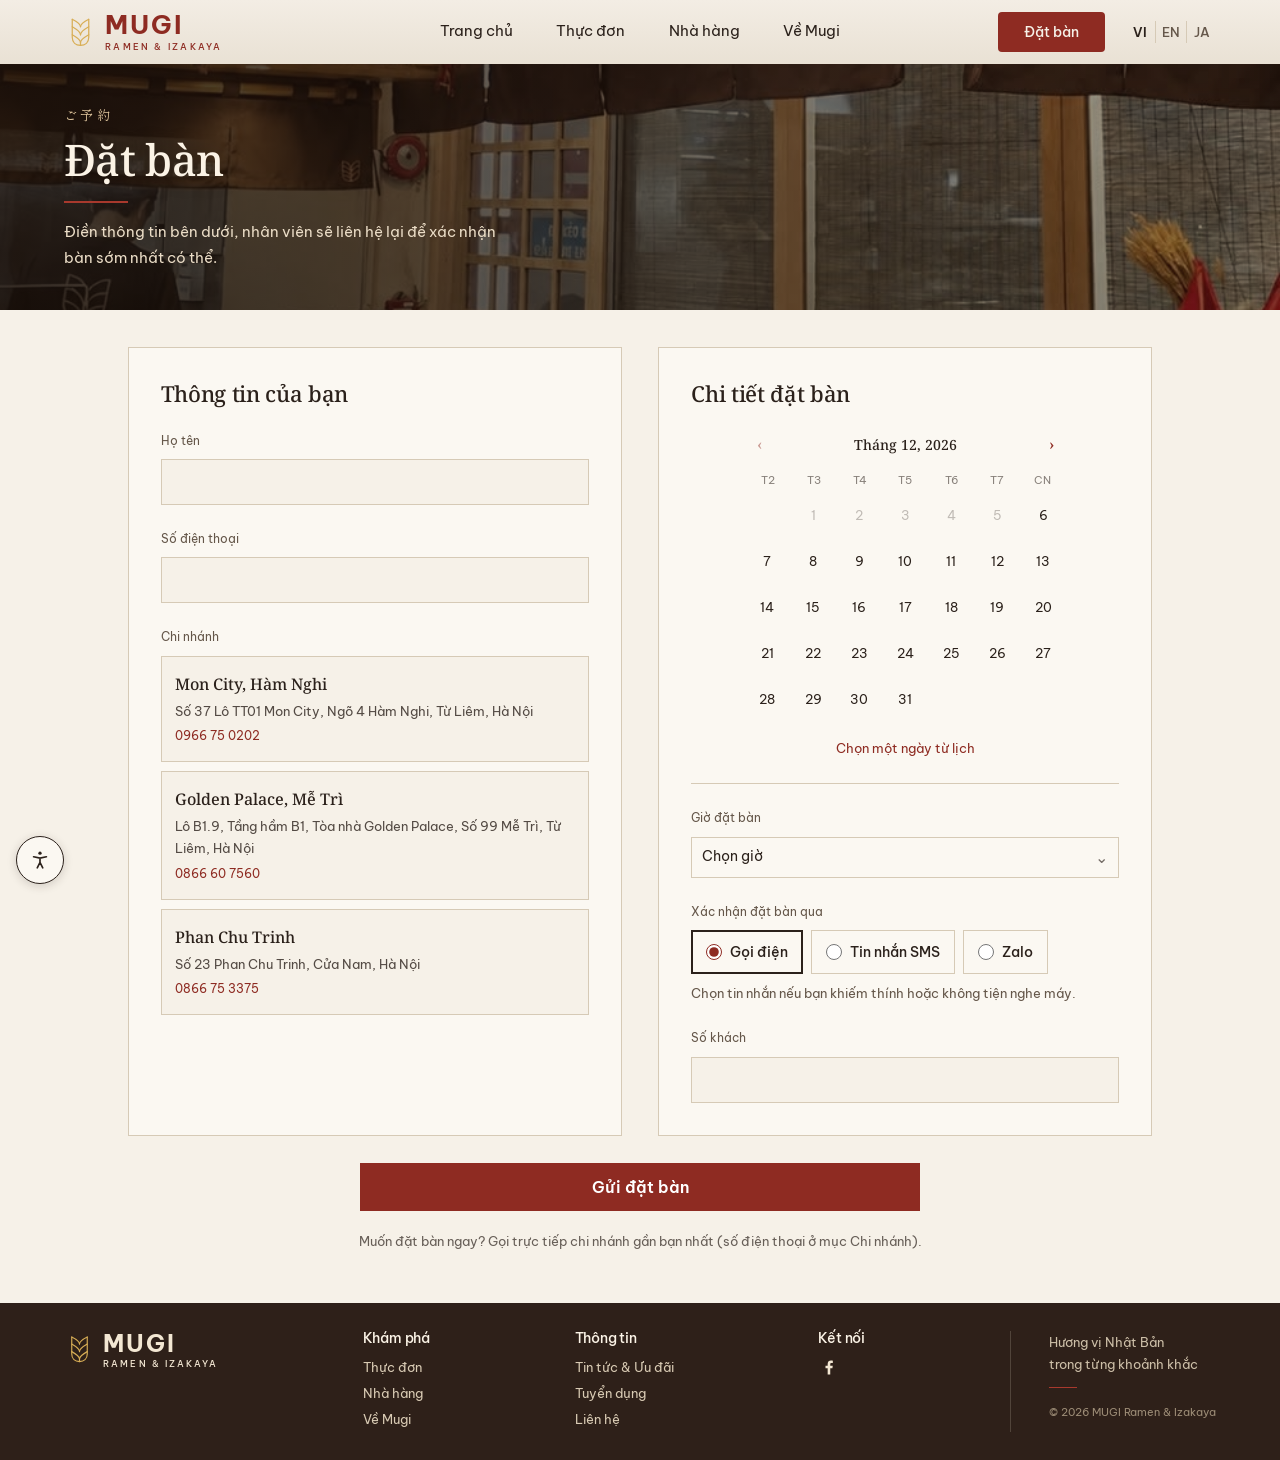
==== commit 744f553a: "Move footer tagline and social links into content; drop unused content - content/site.json gets `soc" ====
--- a/reservation.html
+++ b/reservation.html
@@ -309,11 +309,16 @@
       <div>
         <h4 data-i18n="connect">Kết nối</h4>
         <div class="social">
-          <a href="https://www.facebook.com/MugiRamen.Izakaya" target="_blank" rel="noopener" aria-label="Facebook"><svg viewBox="0 0 24 24" fill="currentColor" aria-hidden="true"><path d="M13.5 21v-7.5h2.6l.4-3h-3V8.6c0-.9.3-1.5 1.5-1.5h1.6V4.4c-.3 0-1.2-.1-2.3-.1-2.3 0-3.9 1.4-3.9 4v2.2H7.8v3h2.6V21h3.1Z"/></svg></a>
+          <a href="https://www.facebook.com/MugiRamen.Izakaya" data-social="facebook" target="_blank" rel="noopener" aria-label="Facebook"><svg viewBox="0 0 24 24" fill="currentColor" aria-hidden="true"><path d="M13.5 21v-7.5h2.6l.4-3h-3V8.6c0-.9.3-1.5 1.5-1.5h1.6V4.4c-.3 0-1.2-.1-2.3-.1-2.3 0-3.9 1.4-3.9 4v2.2H7.8v3h2.6V21h3.1Z"/></svg></a>
+          <a class="zalo" href="" data-social="zalo" hidden target="_blank" rel="noopener" aria-label="Zalo">Zalo</a>
+          <a href="" data-social="instagram" hidden target="_blank" rel="noopener" aria-label="Instagram"><svg viewBox="0 0 24 24" fill="none" stroke="currentColor" stroke-width="1.8" aria-hidden="true"><rect x="3.5" y="3.5" width="17" height="17" rx="5"/><circle cx="12" cy="12" r="4"/><circle cx="17.3" cy="6.7" r=".9" fill="currentColor" stroke="none"/></svg></a>
+          <a href="" data-social="tiktok" hidden target="_blank" rel="noopener" aria-label="TikTok"><svg viewBox="0 0 24 24" fill="currentColor" aria-hidden="true"><path d="M16.6 3c.3 2.2 1.6 3.6 3.8 3.8v2.6c-1.4.1-2.6-.3-3.8-1.1v5.6c0 3.4-2.6 5.9-5.8 5.9a5.7 5.7 0 0 1-1-11.4v2.7a3 3 0 1 0 2.1 2.9V3h2.7Z"/></svg></a>
+          <a href="" data-social="youtube" hidden target="_blank" rel="noopener" aria-label="YouTube"><svg viewBox="0 0 24 24" fill="currentColor" aria-hidden="true"><path d="M21.6 7.2a2.6 2.6 0 0 0-1.8-1.8C18.2 5 12 5 12 5s-6.2 0-7.8.4a2.6 2.6 0 0 0-1.8 1.8C2 8.8 2 12 2 12s0 3.2.4 4.8a2.6 2.6 0 0 0 1.8 1.8C5.8 19 12 19 12 19s6.2 0 7.8-.4a2.6 2.6 0 0 0 1.8-1.8c.4-1.6.4-4.8.4-4.8s0-3.2-.4-4.8ZM10 15V9l5.2 3L10 15Z"/></svg></a>
         </div>
       </div>
       <div class="ftag">
-        <p data-i18n="tagline">Hương vị Nhật Bản<br>trong từng khoảnh khắc</p>
+        <p data-i18n="tagline" style="white-space: pre-line">Hương vị Nhật Bản
+trong từng khoảnh khắc</p>
         <span class="redline" aria-hidden="true"></span>
         <small>© <span id="year"></span> MUGI Ramen &amp; Izakaya</small>
       </div>
@@ -340,7 +345,7 @@
   if (LANGS.indexOf(params.get('lang')) !== -1) language = params.get('lang');
   var translations = {
     vi: {
-      navHome: 'Trang chủ', tagline: 'Hương vị Nhật Bản trong từng khoảnh khắc', navAbout: 'Về Mugi', navRestaurants: 'Nhà hàng', explore: 'Khám phá', info: 'Thông tin', connect: 'Kết nối', navMenu: 'Thực đơn', navLocations: 'Liên hệ', navPromotions: 'Tin tức & Ưu đãi', navCareers: 'Tuyển dụng', navContact: 'Liên hệ', navReserve: 'Đặt bàn',
+      navHome: 'Trang chủ', tagline: 'Hương vị Nhật Bản\ntrong từng khoảnh khắc', navAbout: 'Về Mugi', navRestaurants: 'Nhà hàng', explore: 'Khám phá', info: 'Thông tin', connect: 'Kết nối', navMenu: 'Thực đơn', navLocations: 'Liên hệ', navPromotions: 'Tin tức & Ưu đãi', navCareers: 'Tuyển dụng', navContact: 'Liên hệ', navReserve: 'Đặt bàn',
       heroTitle: 'Đặt bàn', heroMessage: 'Điền thông tin bên dưới, nhân viên sẽ liên hệ lại để xác nhận bàn sớm nhất có thể.',
       guestDetails: 'Thông tin của bạn', fullName: 'Họ tên', nameError: 'Vui lòng nhập họ tên (không quá 60 ký tự).', phone: 'Số điện thoại', phoneError: 'Số điện thoại này có vẻ chưa đúng.',
       branch: 'Chi nhánh', branchError: 'Vui lòng chọn một chi nhánh.', reservationDetails: 'Chi tiết đặt bàn', datetimeError: 'Vui lòng chọn ngày giờ hợp lệ, không ở trong quá khứ.',
@@ -350,7 +355,7 @@
       hours: 'Giờ mở cửa', lunch: 'Trưa', dinner: 'Tối', backHome: 'Về trang chủ', prevMonth: 'Tháng trước', nextMonth: 'Tháng sau'
     },
     en: {
-      navHome: 'Home', tagline: 'The taste of Japan in every moment', navAbout: 'About Mugi', navRestaurants: 'Restaurants', explore: 'Explore', info: 'Information', connect: 'Connect', navMenu: 'Menu', navLocations: 'Contact', navPromotions: 'News & Offers', navCareers: 'Careers', navContact: 'Contact', navReserve: 'Reserve a Table',
+      navHome: 'Home', tagline: 'The taste of Japan\nin every moment', navAbout: 'About Mugi', navRestaurants: 'Restaurants', explore: 'Explore', info: 'Information', connect: 'Connect', navMenu: 'Menu', navLocations: 'Contact', navPromotions: 'News & Offers', navCareers: 'Careers', navContact: 'Contact', navReserve: 'Reserve a Table',
       heroTitle: 'Reserve a Table', heroMessage: 'Fill in your details below and our staff will contact you to confirm.',
       guestDetails: 'Your details', fullName: 'Full name', nameError: 'Please enter your full name (max 60 characters).', phone: 'Phone number', phoneError: "This phone number doesn't look right.",
       branch: 'Branch', branchError: 'Please select a branch.', reservationDetails: 'Reservation details', datetimeError: 'Please pick a valid date and time, not in the past.',
@@ -360,7 +365,7 @@
       hours: 'Hours', lunch: 'Lunch', dinner: 'Dinner', backHome: 'Back home', prevMonth: 'Previous month', nextMonth: 'Next month'
     },
     ja: {
-      navHome: 'ホーム', tagline: '日本の味を、ひとときごとに', navAbout: 'MUGIについて', navRestaurants: '店舗', explore: 'メニュー・店舗', info: 'インフォメーション', connect: 'SNS', navMenu: 'メニュー', navLocations: '店舗・お問い合わせ', navPromotions: 'お知らせ', navCareers: '採用情報', navContact: 'お問い合わせ', navReserve: '席を予約',
+      navHome: 'ホーム', tagline: '日本の味を、\nひとときごとに', navAbout: 'MUGIについて', navRestaurants: '店舗', explore: 'メニュー・店舗', info: 'インフォメーション', connect: 'SNS', navMenu: 'メニュー', navLocations: '店舗・お問い合わせ', navPromotions: 'お知らせ', navCareers: '採用情報', navContact: 'お問い合わせ', navReserve: '席を予約',
       heroTitle: 'ご予約', heroMessage: '下記をご入力ください。スタッフが折り返しご連絡し、席を確認いたします。',
       guestDetails: 'お客様情報', fullName: 'お名前', nameError: 'お名前を入力してください（60文字以内）。', phone: '電話番号', phoneError: '電話番号が正しくないようです。',
       branch: '店舗', branchError: '店舗を選択してください。', reservationDetails: 'ご予約内容', datetimeError: '過去ではない日時を選択してください。',
@@ -394,6 +399,25 @@
     });
   });
   applyLanguage();
+
+  // The footer's tagline and social links, and visitor counting (Umami), come
+  // from content/site.json like the home page's.
+  fetch('content/site.json', { cache: 'no-cache' }).then(function (r) { return r.json(); }).then(function (c) {
+    var tagline = (c.text || {}).footerTagline;
+    if (tagline) LANGS.forEach(function (l) { if (tagline[l] || tagline.en) translations[l].tagline = tagline[l] || tagline.en; });
+    document.querySelector('[data-i18n="tagline"]').textContent = text('tagline');
+    var social = c.social || {};
+    document.querySelectorAll('[data-social]').forEach(function (a) {
+      var url = social[a.dataset.social];
+      if (url) a.href = url;
+      a.hidden = !url;
+    });
+    var a = c.analytics || {};
+    if (!a.umamiWebsiteId) return;
+    var sc = document.createElement('script');
+    sc.defer = true; sc.src = a.umamiScript || 'https://cloud.umami.is/script.js'; sc.dataset.websiteId = a.umamiWebsiteId;
+    document.head.appendChild(sc);
+  }).catch(function () {});
 
   // ?branch=<branch name> (from the Restaurants page) preselects that branch.
   var wantedBranch = params.get('branch');
@@ -696,15 +720,5 @@
 </script>
 
 <script src="assets/a11y.js"></script>
-<script>
-  // Visitor counting (Umami), same switch as the home page: content/site.json → analytics
-  fetch('content/site.json', { cache: 'no-cache' }).then(function (r) { return r.json(); }).then(function (c) {
-    var a = c.analytics || {};
-    if (!a.umamiWebsiteId) return;
-    var sc = document.createElement('script');
-    sc.defer = true; sc.src = a.umamiScript || 'https://cloud.umami.is/script.js'; sc.dataset.websiteId = a.umamiWebsiteId;
-    document.head.appendChild(sc);
-  }).catch(function () {});
-</script>
 </body>
 </html>
--- a/assets/washi.css
+++ b/assets/washi.css
@@ -373,6 +373,7 @@
 .ws .social { display: flex; gap: 14px; padding-top: 2px; }
 .ws .social a { width: 22px; height: 22px; color: #f3e7d3; display: inline-flex; align-items: center; justify-content: center; text-decoration: none; }
 .ws .social a:hover { color: #fff; }
+.ws .social a[hidden] { display: none; }
 .ws .social svg { width: 20px; height: 20px; }
 .ws .social .zalo { font: 700 9px var(--sans); border: 1.5px solid currentColor; border-radius: 50%; width: 22px; }
 .ws .ftag { border-left: 1px solid rgba(243,231,211,.18); padding-left: clamp(16px, 3vw, 40px); }
@@ -407,12 +408,31 @@
 @media (max-width: 960px) {
   .ws .fgrid { grid-template-columns: repeat(3, auto); justify-content: center; }
   .ws .fgrid > :first-child, .ws .ftag { grid-column: 1 / -1; justify-self: center; text-align: center; }
+  /* the logo block stays centered, but MUGI lines up with RAMEN below it */
+  .ws .flogo span { text-align: left; }
   .ws .ftag p { max-width: none; }
   .ws .ftag .redline { margin-left: auto; margin-right: auto; }
 }
+/* phones: brand + tagline on top, the two link lists side by side, then a
+   bottom bar with the social icons and the copyright */
 @media (max-width: 520px) {
-  .ws .fgrid { grid-template-columns: repeat(2, auto); column-gap: 40px; }
-  .ws .fgrid > div:nth-child(4) { grid-column: 1 / -1; justify-self: center; }
+  .ws .fgrid {
+    grid-template-columns: 1fr 1fr; column-gap: 40px; row-gap: 0;
+    grid-template-areas: "logo logo" "tag tag" "line line" "explore info" "connect connect" "copy copy";
+  }
+  .ws .fgrid > div:nth-child(1) { grid-area: logo; }
+  .ws .fgrid > div:nth-child(2) { grid-area: explore; justify-self: end; }
+  .ws .fgrid > div:nth-child(3) { grid-area: info; justify-self: start; }
+  .ws .fgrid > div:nth-child(4) {
+    grid-area: connect; justify-self: stretch; display: flex; align-items: center; justify-content: center; gap: 18px;
+    margin-top: 20px; padding-top: 16px; border-top: 1px solid rgba(243,231,211,.18);
+  }
+  .ws .fgrid > div:nth-child(4) h4 { margin: 0; }
+  .ws .fgrid > div:nth-child(4) .social { padding-top: 0; }
+  .ws .fgrid > .ftag { display: contents; }
+  .ws .ftag p { grid-area: tag; text-align: center; margin-top: 12px; }
+  .ws .ftag .redline { grid-area: line; justify-self: center; margin: 14px 0 20px; }
+  .ws .ftag small { grid-area: copy; text-align: center; padding-top: 10px; }
 }
 
 /* in-page jump targets clear the sticky header */
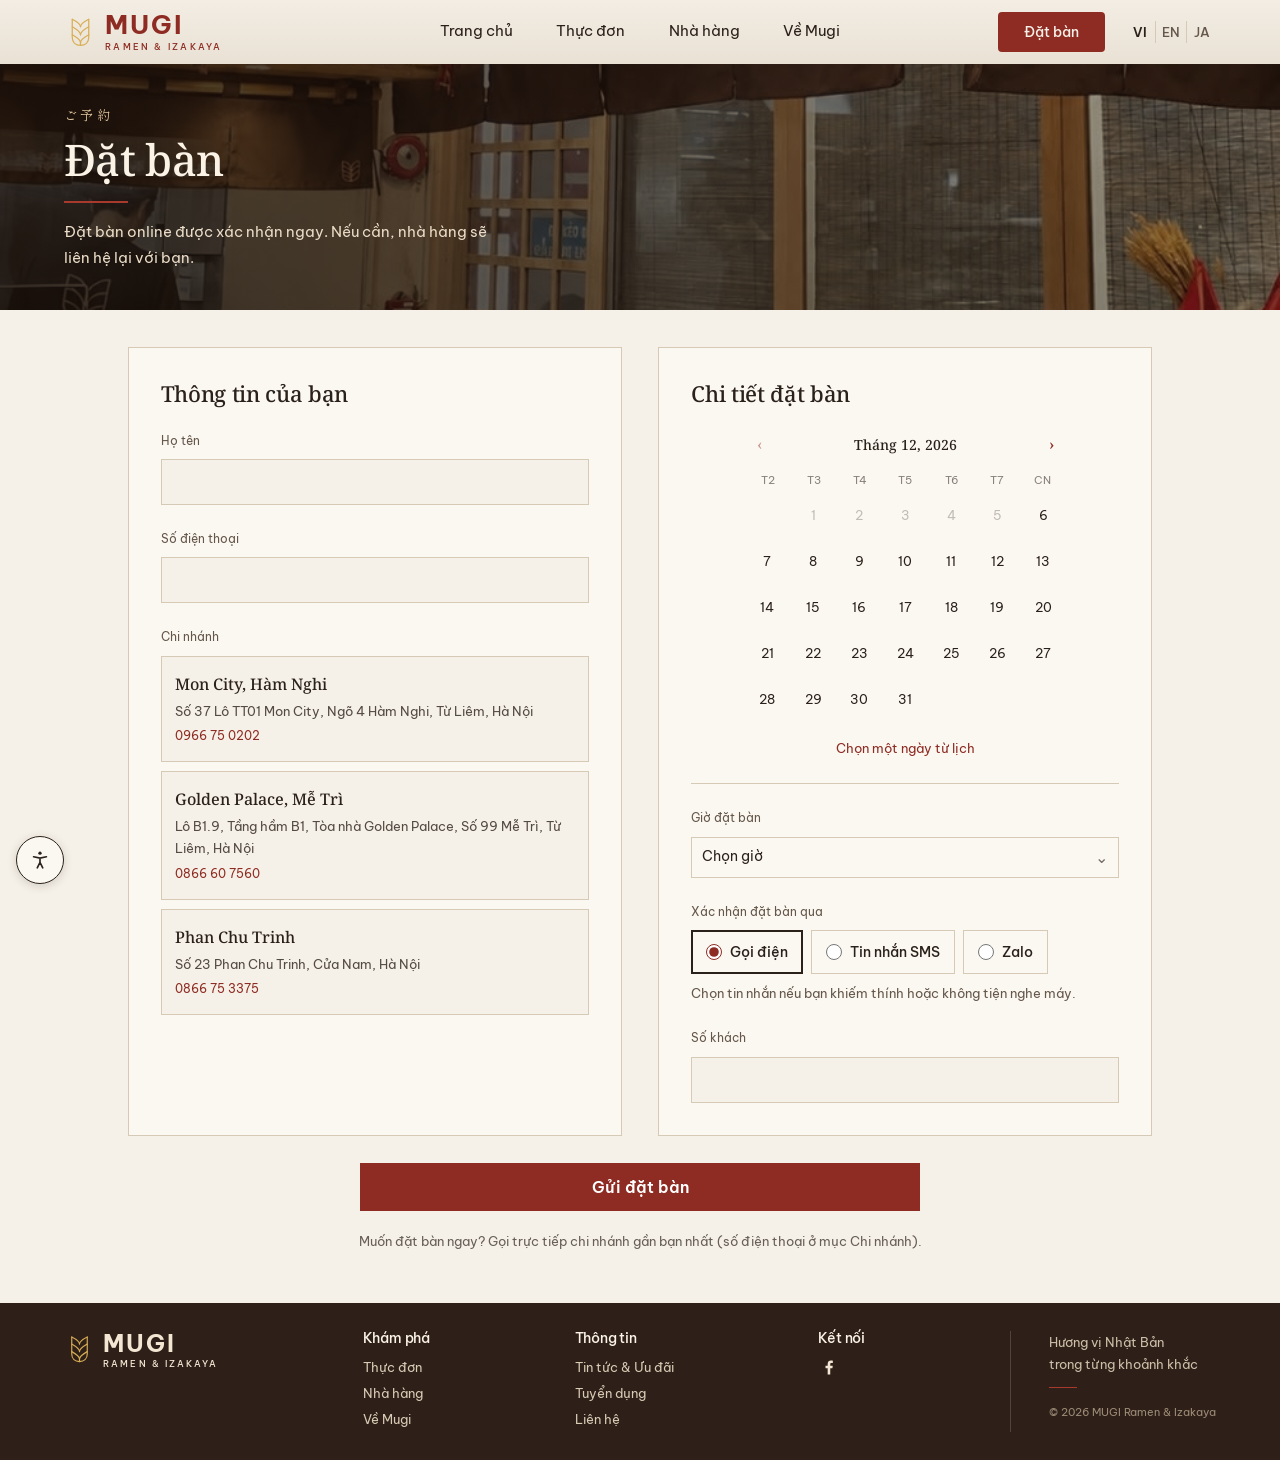
==== commit 5d66f619: "Send reservations to the admin portal and follow its booking rules - The form posts to /api/reservat" ====
--- a/reservation.html
+++ b/reservation.html
@@ -152,7 +152,7 @@
       <span class="kick" lang="ja">ご予約</span>
       <h1 data-i18n="heroTitle">Đặt Bàn</h1>
       <span class="redline" aria-hidden="true"></span>
-      <p class="sub" data-i18n="heroMessage">Điền thông tin bên dưới, nhân viên sẽ liên hệ lại để xác nhận bàn sớm nhất có thể.</p>
+      <p class="sub" data-i18n="heroMessage">Đặt bàn online được xác nhận ngay. Nếu cần, nhà hàng sẽ liên hệ lại với bạn.</p>
     </div>
   </header>
 
@@ -242,8 +242,8 @@
 
       <div class="field" id="field-party">
         <label for="party_size" data-i18n="partySize">Số khách</label>
-        <input class="input" type="number" id="party_size" name="party_size" min="1" max="100" step="1" required>
-        <div class="field-error" data-i18n="partyError">Số khách phải là số nguyên từ 1 đến 100.</div>
+        <input class="input" type="number" id="party_size" name="party_size" min="1" max="10" step="1" required>
+        <div class="field-error" data-i18n="partyError">Số khách từ 1 đến 10. Nhóm đông hơn vui lòng gọi chi nhánh.</div>
       </div>
 
       </section>
@@ -277,7 +277,7 @@
     <div class="dialog" role="dialog" aria-modal="true" aria-labelledby="confirmTitle">
       <div class="dialog-title" id="confirmTitle" data-i18n="thankYou">Cảm ơn!</div>
       <div class="dialog-body" id="confirmBody"></div>
-      <div class="dialog-body" style="font-size:12px;opacity:.65" data-i18n="demoNote">(Demo — trang này chưa kết nối với hệ thống đặt bàn. Vui lòng gọi trực tiếp chi nhánh để đặt bàn ngay.)</div>
+      <div class="dialog-body" id="confirmNote" style="font-size:12px;opacity:.65" data-i18n="confirmedNote">Nếu cần đổi hoặc huỷ, vui lòng gọi trực tiếp chi nhánh.</div>
       <div class="dialog-actions">
         <button type="button" class="btn btn-primary" id="confirmClose" data-i18n="close">Đóng</button>
       </div>
@@ -336,6 +336,9 @@
   var dialogBody = document.getElementById('confirmBody');
   var closeBtn = document.getElementById('confirmClose');
   var LANGS = ['vi', 'en', 'ja'];
+  // Online booking rules, set in the admin's Settings and fetched below.
+  // These defaults are used until (or unless) that answer arrives.
+  var RULES = { maxOnline: 10, daysAhead: 30, lastLunch: '13:30', lastDinner: '21:00', closed: [], open: { lunch: '10:30', dinner: '17:00' } };
   var params = new URLSearchParams(window.location.search);
   var language = 'vi';
   try {
@@ -346,38 +349,41 @@
   var translations = {
     vi: {
       navHome: 'Trang chủ', tagline: 'Hương vị Nhật Bản\ntrong từng khoảnh khắc', navAbout: 'Về Mugi', navRestaurants: 'Nhà hàng', explore: 'Khám phá', info: 'Thông tin', connect: 'Kết nối', navMenu: 'Thực đơn', navLocations: 'Liên hệ', navPromotions: 'Tin tức & Ưu đãi', navCareers: 'Tuyển dụng', navContact: 'Liên hệ', navReserve: 'Đặt bàn',
-      heroTitle: 'Đặt bàn', heroMessage: 'Điền thông tin bên dưới, nhân viên sẽ liên hệ lại để xác nhận bàn sớm nhất có thể.',
+      heroTitle: 'Đặt bàn', heroMessage: 'Đặt bàn online được xác nhận ngay. Nếu cần, nhà hàng sẽ liên hệ lại với bạn.',
       guestDetails: 'Thông tin của bạn', fullName: 'Họ tên', nameError: 'Vui lòng nhập họ tên (không quá 60 ký tự).', phone: 'Số điện thoại', phoneError: 'Số điện thoại này có vẻ chưa đúng.',
       branch: 'Chi nhánh', branchError: 'Vui lòng chọn một chi nhánh.', reservationDetails: 'Chi tiết đặt bàn', datetimeError: 'Vui lòng chọn ngày giờ hợp lệ, không ở trong quá khứ.',
-      reservationTime: 'Giờ đặt bàn', chooseTime: 'Chọn giờ', chooseDate: 'Chọn một ngày từ lịch', chooseReservationTime: 'Chọn giờ đặt bàn', partySize: 'Số khách', partyError: 'Số khách phải là số nguyên từ 1 đến 100.',
-      sendReservation: 'Gửi đặt bàn', callHint: 'Muốn đặt bàn ngay? Gọi trực tiếp chi nhánh gần bạn nhất (số điện thoại ở mục Chi nhánh).', thankYou: 'Cảm ơn!', demoNote: '(Demo — trang này chưa kết nối với hệ thống đặt bàn. Vui lòng gọi trực tiếp chi nhánh để đặt bàn ngay.)', close: 'Đóng',
+      reservationTime: 'Giờ đặt bàn', chooseTime: 'Chọn giờ', chooseDate: 'Chọn một ngày từ lịch', chooseReservationTime: 'Chọn giờ đặt bàn', partySize: 'Số khách',
+      sendReservation: 'Gửi đặt bàn', callHint: 'Muốn đặt bàn ngay? Gọi trực tiếp chi nhánh gần bạn nhất (số điện thoại ở mục Chi nhánh).', thankYou: 'Cảm ơn!', close: 'Đóng',
       confirmBy: 'Xác nhận đặt bàn qua', confirmCall: 'Gọi điện', confirmSms: 'Tin nhắn SMS', confirmZalo: 'Zalo', confirmHint: 'Chọn tin nhắn nếu bạn khiếm thính hoặc không tiện nghe máy.',
-      hours: 'Giờ mở cửa', lunch: 'Trưa', dinner: 'Tối', backHome: 'Về trang chủ', prevMonth: 'Tháng trước', nextMonth: 'Tháng sau'
+      hours: 'Giờ mở cửa', lunch: 'Trưa', dinner: 'Tối', backHome: 'Về trang chủ', prevMonth: 'Tháng trước', nextMonth: 'Tháng sau',
+      confirmedNote: 'Nếu cần đổi hoặc huỷ, vui lòng gọi trực tiếp chi nhánh.', partyError: 'Số khách từ 1 đến {max}. Nhóm đông hơn vui lòng gọi chi nhánh.', bookedTitle: 'Đã đặt bàn!', failTitle: 'Chưa gửi được', sending: 'Đang gửi…', err_send: 'Không gửi được đặt bàn. Vui lòng thử lại, hoặc gọi trực tiếp chi nhánh.', err_past: 'Giờ này đã qua. Vui lòng chọn giờ khác.', err_tooFar: 'Chỉ nhận đặt bàn online trước tối đa {days} ngày.', err_closed: 'Ngày này nhà hàng không nhận đặt bàn online. Vui lòng chọn ngày khác hoặc gọi chi nhánh.', err_hours: 'Giờ này không nhận đặt bàn. Vui lòng chọn giờ khác.', err_tooMany: 'Nhóm trên {max} khách vui lòng gọi chi nhánh để đặt bàn.', err_rate: 'Bạn vừa gửi nhiều đặt bàn liên tiếp. Vui lòng gọi trực tiếp chi nhánh.'
     },
     en: {
       navHome: 'Home', tagline: 'The taste of Japan\nin every moment', navAbout: 'About Mugi', navRestaurants: 'Restaurants', explore: 'Explore', info: 'Information', connect: 'Connect', navMenu: 'Menu', navLocations: 'Contact', navPromotions: 'News & Offers', navCareers: 'Careers', navContact: 'Contact', navReserve: 'Reserve a Table',
-      heroTitle: 'Reserve a Table', heroMessage: 'Fill in your details below and our staff will contact you to confirm.',
+      heroTitle: 'Reserve a Table', heroMessage: 'Online bookings are confirmed straight away. The restaurant will contact you if anything needs checking.',
       guestDetails: 'Your details', fullName: 'Full name', nameError: 'Please enter your full name (max 60 characters).', phone: 'Phone number', phoneError: "This phone number doesn't look right.",
       branch: 'Branch', branchError: 'Please select a branch.', reservationDetails: 'Reservation details', datetimeError: 'Please pick a valid date and time, not in the past.',
-      reservationTime: 'Reservation time', chooseTime: 'Select a time', chooseDate: 'Select a date from the calendar', chooseReservationTime: 'Select a reservation time', partySize: 'Party size', partyError: 'Party size must be a whole number from 1 to 100.',
-      sendReservation: 'Send reservation', callHint: 'Need it faster? Call your nearest branch directly (numbers are in the Branch list).', thankYou: 'Thank you!', demoNote: "(Demo — this page isn't connected to the booking system yet. Please call the branch directly to book right now.)", close: 'Close',
+      reservationTime: 'Reservation time', chooseTime: 'Select a time', chooseDate: 'Select a date from the calendar', chooseReservationTime: 'Select a reservation time', partySize: 'Party size',
+      sendReservation: 'Send reservation', callHint: 'Need it faster? Call your nearest branch directly (numbers are in the Branch list).', thankYou: 'Thank you!', close: 'Close',
       confirmBy: 'Confirm my booking by', confirmCall: 'Phone call', confirmSms: 'Text message', confirmZalo: 'Zalo', confirmHint: 'Choose a message if you are deaf, hard of hearing, or can’t take a call.',
-      hours: 'Hours', lunch: 'Lunch', dinner: 'Dinner', backHome: 'Back home', prevMonth: 'Previous month', nextMonth: 'Next month'
+      hours: 'Hours', lunch: 'Lunch', dinner: 'Dinner', backHome: 'Back home', prevMonth: 'Previous month', nextMonth: 'Next month',
+      confirmedNote: 'To change or cancel, please call the branch directly.', partyError: 'Party size is 1 to {max}. For larger groups, please call the branch.', bookedTitle: 'You’re booked!', failTitle: 'Not sent yet', sending: 'Sending…', err_send: 'We couldn\'t send your booking. Please try again, or call the branch directly.', err_past: 'That time has passed. Please pick another.', err_tooFar: 'Online bookings open up to {days} days ahead.', err_closed: 'We don\'t take online bookings that day. Please pick another day or call the branch.', err_hours: 'We don\'t take bookings at that time. Please pick another.', err_tooMany: 'For more than {max} guests, please call the branch to book.', err_rate: 'You\'ve sent several bookings in a row. Please call the branch directly.'
     },
     ja: {
       navHome: 'ホーム', tagline: '日本の味を、\nひとときごとに', navAbout: 'MUGIについて', navRestaurants: '店舗', explore: 'メニュー・店舗', info: 'インフォメーション', connect: 'SNS', navMenu: 'メニュー', navLocations: '店舗・お問い合わせ', navPromotions: 'お知らせ', navCareers: '採用情報', navContact: 'お問い合わせ', navReserve: '席を予約',
-      heroTitle: 'ご予約', heroMessage: '下記をご入力ください。スタッフが折り返しご連絡し、席を確認いたします。',
+      heroTitle: 'ご予約', heroMessage: 'オンライン予約はその場で確定します。確認が必要な場合は店舗からご連絡します。',
       guestDetails: 'お客様情報', fullName: 'お名前', nameError: 'お名前を入力してください（60文字以内）。', phone: '電話番号', phoneError: '電話番号が正しくないようです。',
       branch: '店舗', branchError: '店舗を選択してください。', reservationDetails: 'ご予約内容', datetimeError: '過去ではない日時を選択してください。',
-      reservationTime: 'ご予約時間', chooseTime: '時間を選択', chooseDate: 'カレンダーから日付を選択', chooseReservationTime: 'ご予約時間を選択', partySize: '人数', partyError: '人数は1〜100の整数で入力してください。',
-      sendReservation: '予約を送信', callHint: 'お急ぎの場合は、「店舗」欄の電話番号からお近くの店舗へお電話ください。', thankYou: 'ありがとうございます！', demoNote: '（デモ：このページは予約システムにまだ接続されていません。ご予約はお電話でお願いします。）', close: '閉じる',
+      reservationTime: 'ご予約時間', chooseTime: '時間を選択', chooseDate: 'カレンダーから日付を選択', chooseReservationTime: 'ご予約時間を選択', partySize: '人数',
+      sendReservation: '予約を送信', callHint: 'お急ぎの場合は、「店舗」欄の電話番号からお近くの店舗へお電話ください。', thankYou: 'ありがとうございます！', close: '閉じる',
       confirmBy: '予約確認の方法', confirmCall: '電話', confirmSms: 'SMS', confirmZalo: 'Zalo', confirmHint: '聴覚に障がいのある方やお電話に出られない方はメッセージをお選びください。',
-      hours: '営業時間', lunch: 'ランチ', dinner: 'ディナー', backHome: 'ホームへ', prevMonth: '前の月', nextMonth: '次の月'
+      hours: '営業時間', lunch: 'ランチ', dinner: 'ディナー', backHome: 'ホームへ', prevMonth: '前の月', nextMonth: '次の月',
+      confirmedNote: '変更・キャンセルは店舗へ直接お電話ください。', partyError: '人数は1〜{max}名です。それ以上は店舗へお電話ください。', bookedTitle: 'ご予約が確定しました', failTitle: '送信できませんでした', sending: '送信中…', err_send: 'ご予約を送信できませんでした。もう一度お試しいただくか、店舗へ直接お電話ください。', err_past: 'その時間は過ぎています。別の時間をお選びください。', err_tooFar: 'オンライン予約は{days}日先までです。', err_closed: 'この日はオンライン予約を受け付けていません。別の日をお選びいただくか、店舗へお電話ください。', err_hours: 'その時間はご予約を受け付けていません。別の時間をお選びください。', err_tooMany: '{max}名を超える場合は店舗へお電話ください。', err_rate: '続けて何件も送信されています。店舗へ直接お電話ください。'
     }
   };
 
   document.getElementById('year').textContent = new Date().getFullYear();
-  function text(key) { return translations[language][key]; }
+  function text(key) { return String(translations[language][key]).replace('{max}', RULES.maxOnline).replace('{days}', RULES.daysAhead); }
   function applyLanguage() {
     document.documentElement.lang = language;
     document.title = { vi: 'Đặt Bàn', en: 'Reserve a Table', ja: 'ご予約' }[language] + ' | Mugi Ramen & Izakaya';
@@ -463,7 +469,16 @@
       return slots;
     }
 
-    var RESERVATION_SLOTS = buildSlots(10, 30, 22, 30, 30);
+    // Every half hour from opening to the last booking time, lunch and dinner.
+    function slotsFromRules() {
+      var toMin = function (hhmm) { var p = hhmm.split(':'); return Number(p[0]) * 60 + Number(p[1]); };
+      var lunch = RULES.open.lunch.split(':'), dinner = RULES.open.dinner.split(':');
+      return buildSlots(Number(lunch[0]), Number(lunch[1]), Math.floor((toMin(RULES.lastLunch) + 1) / 60), (toMin(RULES.lastLunch) + 1) % 60, 30)
+        .concat(buildSlots(Number(dinner[0]), Number(dinner[1]), Math.floor((toMin(RULES.lastDinner) + 1) / 60), (toMin(RULES.lastDinner) + 1) % 60, 30));
+    }
+    var RESERVATION_SLOTS = slotsFromRules();
+    function lastBookableDay() { var d = new Date(today.getTime()); d.setDate(d.getDate() + RULES.daysAhead); return d; }
+    function isoDay(d) { return d.getFullYear() + '-' + pad2(d.getMonth() + 1) + '-' + pad2(d.getDate()); }
 
     function sameDay(a, b) {
       return a && b && a.getFullYear() === b.getFullYear() && a.getMonth() === b.getMonth() && a.getDate() === b.getDate();
@@ -497,7 +512,7 @@
         btn.type = 'button';
         btn.className = 'dt-day';
         btn.textContent = String(d);
-        if (cellDate.getTime() < today.getTime()) {
+        if (cellDate.getTime() < today.getTime() || cellDate.getTime() > lastBookableDay().getTime() || RULES.closed.indexOf(isoDay(cellDate)) !== -1) {
           btn.disabled = true;
         } else {
           if (sameDay(cellDate, selectedDate)) btn.classList.add('selected');
@@ -523,6 +538,7 @@
       }
 
       prevMonthBtn.disabled = (viewYear === today.getFullYear() && viewMonth === today.getMonth());
+      nextMonthBtn.disabled = viewYear * 12 + viewMonth >= lastBookableDay().getFullYear() * 12 + lastBookableDay().getMonth();
     }
 
     var timeOptions = [];
@@ -625,6 +641,23 @@
     updateTimeAvailability();
     updateTimeTrigger();
     renderWeekdays();
+
+    fetch('api/booking-rules', { cache: 'no-cache' }).then(function (r) { return r.ok ? r.json() : null; }).then(function (rules) {
+      if (!rules) return;
+      Object.assign(RULES, rules);
+      RESERVATION_SLOTS = slotsFromRules();
+      timeMenu.innerHTML = '';
+      timeOptions = [];
+      buildTimeOptions();
+      if (selectedTime && RESERVATION_SLOTS.indexOf(selectedTime) === -1) selectedTime = null;
+      if (selectedDate && (selectedDate.getTime() > lastBookableDay().getTime() || RULES.closed.indexOf(isoDay(selectedDate)) !== -1)) selectedDate = null;
+      renderCalendar();
+      updateTimeAvailability();
+      updateTimeTrigger();
+      updateOutput();
+      document.getElementById('party_size').max = RULES.maxOnline;
+      document.querySelector('[data-i18n="partyError"]').textContent = text('partyError');
+    }).catch(function () {});
   })();
 
   function setError(fieldId, hasError) {
@@ -662,7 +695,7 @@
     }
 
     var party = Number(data.party_size);
-    if (!Number.isInteger(party) || party < 1 || party > 100) errors.party = true;
+    if (!Number.isInteger(party) || party < 1 || party > RULES.maxOnline) errors.party = true;
 
     return errors;
   }
@@ -696,16 +729,43 @@
       return;
     }
 
-    // TODO: replace this placeholder with a real fetch() POST to
-    // MugiRamenSystem's /api/bookings once that backend is deployed.
-    // Field names already match: name, phone, branch, datetime, party_size.
-    dialogBody.textContent = {
-      vi: data.name + ', mình đã ghi nhận yêu cầu đặt bàn tại ' + data.branch + ' cho ' + data.party_size + ' khách.',
-      en: data.name + ', we’ve noted your reservation request at ' + data.branch + ' for ' + data.party_size + ' guests.',
-      ja: data.name + '様、' + data.branch + '（' + data.party_size + '名様）のご予約リクエストを承りました。'
-    }[language];
-    dialog.classList.add('open');
-    if (window.umami) window.umami.track('reservation-sent', { branch: data.branch });
+    // Sent through this site's /api/* proxy to the admin portal, which stores
+    // the booking (confirmed straight away) and emails the branch.
+    var submitBtn = form.querySelector('.reservation-submit');
+    submitBtn.disabled = true;
+    submitBtn.textContent = text('sending');
+    var showDialog = function (ok, message) {
+      document.getElementById('confirmTitle').textContent = text(ok ? 'bookedTitle' : 'failTitle');
+      document.getElementById('confirmNote').hidden = !ok;
+      dialogBody.textContent = message;
+      dialog.classList.add('open');
+    };
+    data.lang = language;
+    fetch('api/reservations', { method: 'POST', headers: { 'content-type': 'application/json' }, body: JSON.stringify(data) })
+      .then(function (r) { return r.json().catch(function () { return {}; }).then(function (body) { return { ok: r.ok, body: body }; }); })
+      .then(function (res) {
+        if (res.ok) {
+          var when = data.datetime.split('T');
+          var day = when[0].split('-').reverse().join('/');
+          showDialog(true, {
+            vi: data.name + ', bàn của bạn tại ' + data.branch + ' lúc ' + when[1] + ' ngày ' + day + ' cho ' + data.party_size + ' khách đã được xác nhận.',
+            en: data.name + ', your table at ' + data.branch + ' for ' + data.party_size + ' at ' + when[1] + ' on ' + day + ' is confirmed.',
+            ja: data.name + '様、' + day + ' ' + when[1] + '、' + data.branch + '（' + data.party_size + '名様）のご予約を承りました。'
+          }[language]);
+          if (window.umami) window.umami.track('reservation-sent', { branch: data.branch });
+          return;
+        }
+        var code = res.body.code;
+        if (res.body.rules) Object.assign(RULES, res.body.rules);
+        var fieldIds = { name: 'field-name', phone: 'field-phone', branch: 'field-branch', datetime: 'field-datetime', party: 'field-party' };
+        if (res.body.field && fieldIds[res.body.field]) setError(fieldIds[res.body.field], true);
+        showDialog(false, translations[language]['err_' + code] ? text('err_' + code) : text('err_send'));
+      })
+      .catch(function () { showDialog(false, text('err_send')); })
+      .then(function () {
+        submitBtn.disabled = false;
+        submitBtn.textContent = text('sendReservation');
+      });
   });
 
   closeBtn.addEventListener('click', function () {
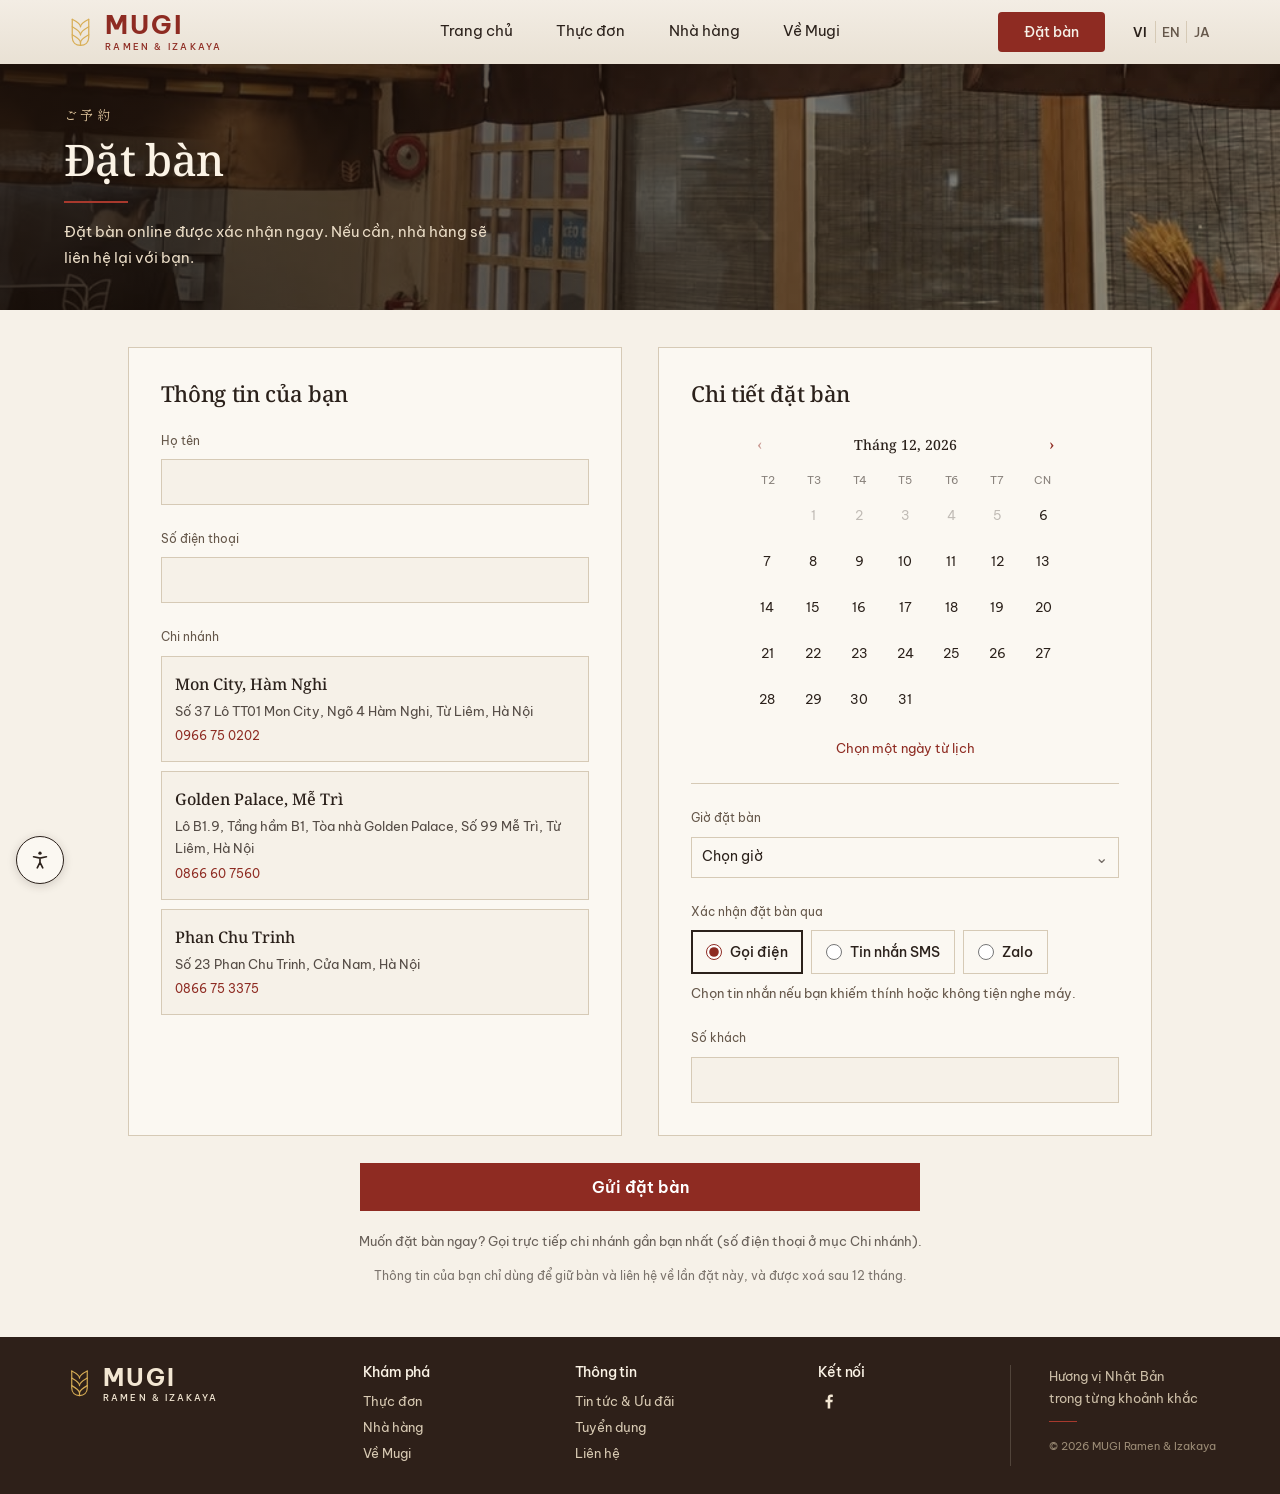
==== commit c3bcd828: "Tell guests how their booking details are used and kept A line under the booking form: used only for" ====
--- a/reservation.html
+++ b/reservation.html
@@ -248,9 +248,8 @@
 
       </section>
 
-      <!-- Honeypot: left empty by real visitors, hidden off-screen. Mirrors
-           MugiRamenSystem's web form spam guard so this page is ready to
-           reuse that backend's validation as-is once wired up. -->
+      <!-- Honeypot: left empty by real visitors, hidden off-screen. The admin
+           API quietly drops any booking that fills it in. -->
       <div aria-hidden="true" style="position:absolute;left:-9999px;top:-9999px">
         <label for="website">Website</label>
         <input type="text" id="website" name="website" tabindex="-1" autocomplete="off">
@@ -258,18 +257,10 @@
 
       <button type="submit" class="btn btn-primary btn-block reservation-submit" data-i18n="sendReservation">Gửi đặt bàn</button>
 
-      <!--
-        TODO: wire to MugiRamenSystem POST /api/bookings once that backend is
-        deployed (see MugiRamenSystem/DEPLOY.md — no live URL exists yet).
-        The field names above (name, phone, branch, datetime, party_size)
-        already match MugiRamenSystem/src/constants.js FIELDS, so once a URL
-        exists this just needs a fetch() POST with those five values as JSON.
-        For now the form only validates client-side and shows a placeholder
-        confirmation — no booking is actually sent anywhere.
-      -->
     </form>
 
     <p style="text-align:center;font-size:13px;margin-top:var(--space-4);opacity:.7" data-i18n="callHint">Muốn đặt bàn ngay? Gọi trực tiếp chi nhánh gần bạn nhất (số điện thoại ở mục Chi nhánh).</p>
+    <p class="privacy-note" style="text-align:center;font-size:12px;margin-top:var(--space-2);opacity:.6" data-i18n="privacy">Thông tin của bạn chỉ dùng để giữ bàn và liên hệ về lần đặt này, và được xoá sau 12 tháng.</p>
   </div>
 
   <!-- CONFIRMATION DIALOG -->
@@ -353,7 +344,7 @@
       guestDetails: 'Thông tin của bạn', fullName: 'Họ tên', nameError: 'Vui lòng nhập họ tên (không quá 60 ký tự).', phone: 'Số điện thoại', phoneError: 'Số điện thoại này có vẻ chưa đúng.',
       branch: 'Chi nhánh', branchError: 'Vui lòng chọn một chi nhánh.', reservationDetails: 'Chi tiết đặt bàn', datetimeError: 'Vui lòng chọn ngày giờ hợp lệ, không ở trong quá khứ.',
       reservationTime: 'Giờ đặt bàn', chooseTime: 'Chọn giờ', chooseDate: 'Chọn một ngày từ lịch', chooseReservationTime: 'Chọn giờ đặt bàn', partySize: 'Số khách',
-      sendReservation: 'Gửi đặt bàn', callHint: 'Muốn đặt bàn ngay? Gọi trực tiếp chi nhánh gần bạn nhất (số điện thoại ở mục Chi nhánh).', thankYou: 'Cảm ơn!', close: 'Đóng',
+      sendReservation: 'Gửi đặt bàn', privacy: 'Thông tin của bạn chỉ dùng để giữ bàn và liên hệ về lần đặt này, và được xoá sau 12 tháng.', callHint: 'Muốn đặt bàn ngay? Gọi trực tiếp chi nhánh gần bạn nhất (số điện thoại ở mục Chi nhánh).', thankYou: 'Cảm ơn!', close: 'Đóng',
       confirmBy: 'Xác nhận đặt bàn qua', confirmCall: 'Gọi điện', confirmSms: 'Tin nhắn SMS', confirmZalo: 'Zalo', confirmHint: 'Chọn tin nhắn nếu bạn khiếm thính hoặc không tiện nghe máy.',
       hours: 'Giờ mở cửa', lunch: 'Trưa', dinner: 'Tối', backHome: 'Về trang chủ', prevMonth: 'Tháng trước', nextMonth: 'Tháng sau',
       confirmedNote: 'Nếu cần đổi hoặc huỷ, vui lòng gọi trực tiếp chi nhánh.', partyError: 'Số khách từ 1 đến {max}. Nhóm đông hơn vui lòng gọi chi nhánh.', bookedTitle: 'Đã đặt bàn!', failTitle: 'Chưa gửi được', sending: 'Đang gửi…', err_send: 'Không gửi được đặt bàn. Vui lòng thử lại, hoặc gọi trực tiếp chi nhánh.', err_past: 'Giờ này đã qua. Vui lòng chọn giờ khác.', err_tooFar: 'Chỉ nhận đặt bàn online trước tối đa {days} ngày.', err_closed: 'Ngày này nhà hàng không nhận đặt bàn online. Vui lòng chọn ngày khác hoặc gọi chi nhánh.', err_hours: 'Giờ này không nhận đặt bàn. Vui lòng chọn giờ khác.', err_tooMany: 'Nhóm trên {max} khách vui lòng gọi chi nhánh để đặt bàn.', err_rate: 'Bạn vừa gửi nhiều đặt bàn liên tiếp. Vui lòng gọi trực tiếp chi nhánh.'
@@ -364,7 +355,7 @@
       guestDetails: 'Your details', fullName: 'Full name', nameError: 'Please enter your full name (max 60 characters).', phone: 'Phone number', phoneError: "This phone number doesn't look right.",
       branch: 'Branch', branchError: 'Please select a branch.', reservationDetails: 'Reservation details', datetimeError: 'Please pick a valid date and time, not in the past.',
       reservationTime: 'Reservation time', chooseTime: 'Select a time', chooseDate: 'Select a date from the calendar', chooseReservationTime: 'Select a reservation time', partySize: 'Party size',
-      sendReservation: 'Send reservation', callHint: 'Need it faster? Call your nearest branch directly (numbers are in the Branch list).', thankYou: 'Thank you!', close: 'Close',
+      sendReservation: 'Send reservation', privacy: 'Your details are only used to hold your table and contact you about this booking, and are deleted after 12 months.', callHint: 'Need it faster? Call your nearest branch directly (numbers are in the Branch list).', thankYou: 'Thank you!', close: 'Close',
       confirmBy: 'Confirm my booking by', confirmCall: 'Phone call', confirmSms: 'Text message', confirmZalo: 'Zalo', confirmHint: 'Choose a message if you are deaf, hard of hearing, or can’t take a call.',
       hours: 'Hours', lunch: 'Lunch', dinner: 'Dinner', backHome: 'Back home', prevMonth: 'Previous month', nextMonth: 'Next month',
       confirmedNote: 'To change or cancel, please call the branch directly.', partyError: 'Party size is 1 to {max}. For larger groups, please call the branch.', bookedTitle: 'You’re booked!', failTitle: 'Not sent yet', sending: 'Sending…', err_send: 'We couldn\'t send your booking. Please try again, or call the branch directly.', err_past: 'That time has passed. Please pick another.', err_tooFar: 'Online bookings open up to {days} days ahead.', err_closed: 'We don\'t take online bookings that day. Please pick another day or call the branch.', err_hours: 'We don\'t take bookings at that time. Please pick another.', err_tooMany: 'For more than {max} guests, please call the branch to book.', err_rate: 'You\'ve sent several bookings in a row. Please call the branch directly.'
@@ -375,7 +366,7 @@
       guestDetails: 'お客様情報', fullName: 'お名前', nameError: 'お名前を入力してください（60文字以内）。', phone: '電話番号', phoneError: '電話番号が正しくないようです。',
       branch: '店舗', branchError: '店舗を選択してください。', reservationDetails: 'ご予約内容', datetimeError: '過去ではない日時を選択してください。',
       reservationTime: 'ご予約時間', chooseTime: '時間を選択', chooseDate: 'カレンダーから日付を選択', chooseReservationTime: 'ご予約時間を選択', partySize: '人数',
-      sendReservation: '予約を送信', callHint: 'お急ぎの場合は、「店舗」欄の電話番号からお近くの店舗へお電話ください。', thankYou: 'ありがとうございます！', close: '閉じる',
+      sendReservation: '予約を送信', privacy: 'お客様の情報はお席の確保と本予約に関するご連絡にのみ使用し、12か月後に削除します。', callHint: 'お急ぎの場合は、「店舗」欄の電話番号からお近くの店舗へお電話ください。', thankYou: 'ありがとうございます！', close: '閉じる',
       confirmBy: '予約確認の方法', confirmCall: '電話', confirmSms: 'SMS', confirmZalo: 'Zalo', confirmHint: '聴覚に障がいのある方やお電話に出られない方はメッセージをお選びください。',
       hours: '営業時間', lunch: 'ランチ', dinner: 'ディナー', backHome: 'ホームへ', prevMonth: '前の月', nextMonth: '次の月',
       confirmedNote: '変更・キャンセルは店舗へ直接お電話ください。', partyError: '人数は1〜{max}名です。それ以上は店舗へお電話ください。', bookedTitle: 'ご予約が確定しました', failTitle: '送信できませんでした', sending: '送信中…', err_send: 'ご予約を送信できませんでした。もう一度お試しいただくか、店舗へ直接お電話ください。', err_past: 'その時間は過ぎています。別の時間をお選びください。', err_tooFar: 'オンライン予約は{days}日先までです。', err_closed: 'この日はオンライン予約を受け付けていません。別の日をお選びいただくか、店舗へお電話ください。', err_hours: 'その時間はご予約を受け付けていません。別の時間をお選びください。', err_tooMany: '{max}名を超える場合は店舗へお電話ください。', err_rate: '続けて何件も送信されています。店舗へ直接お電話ください。'
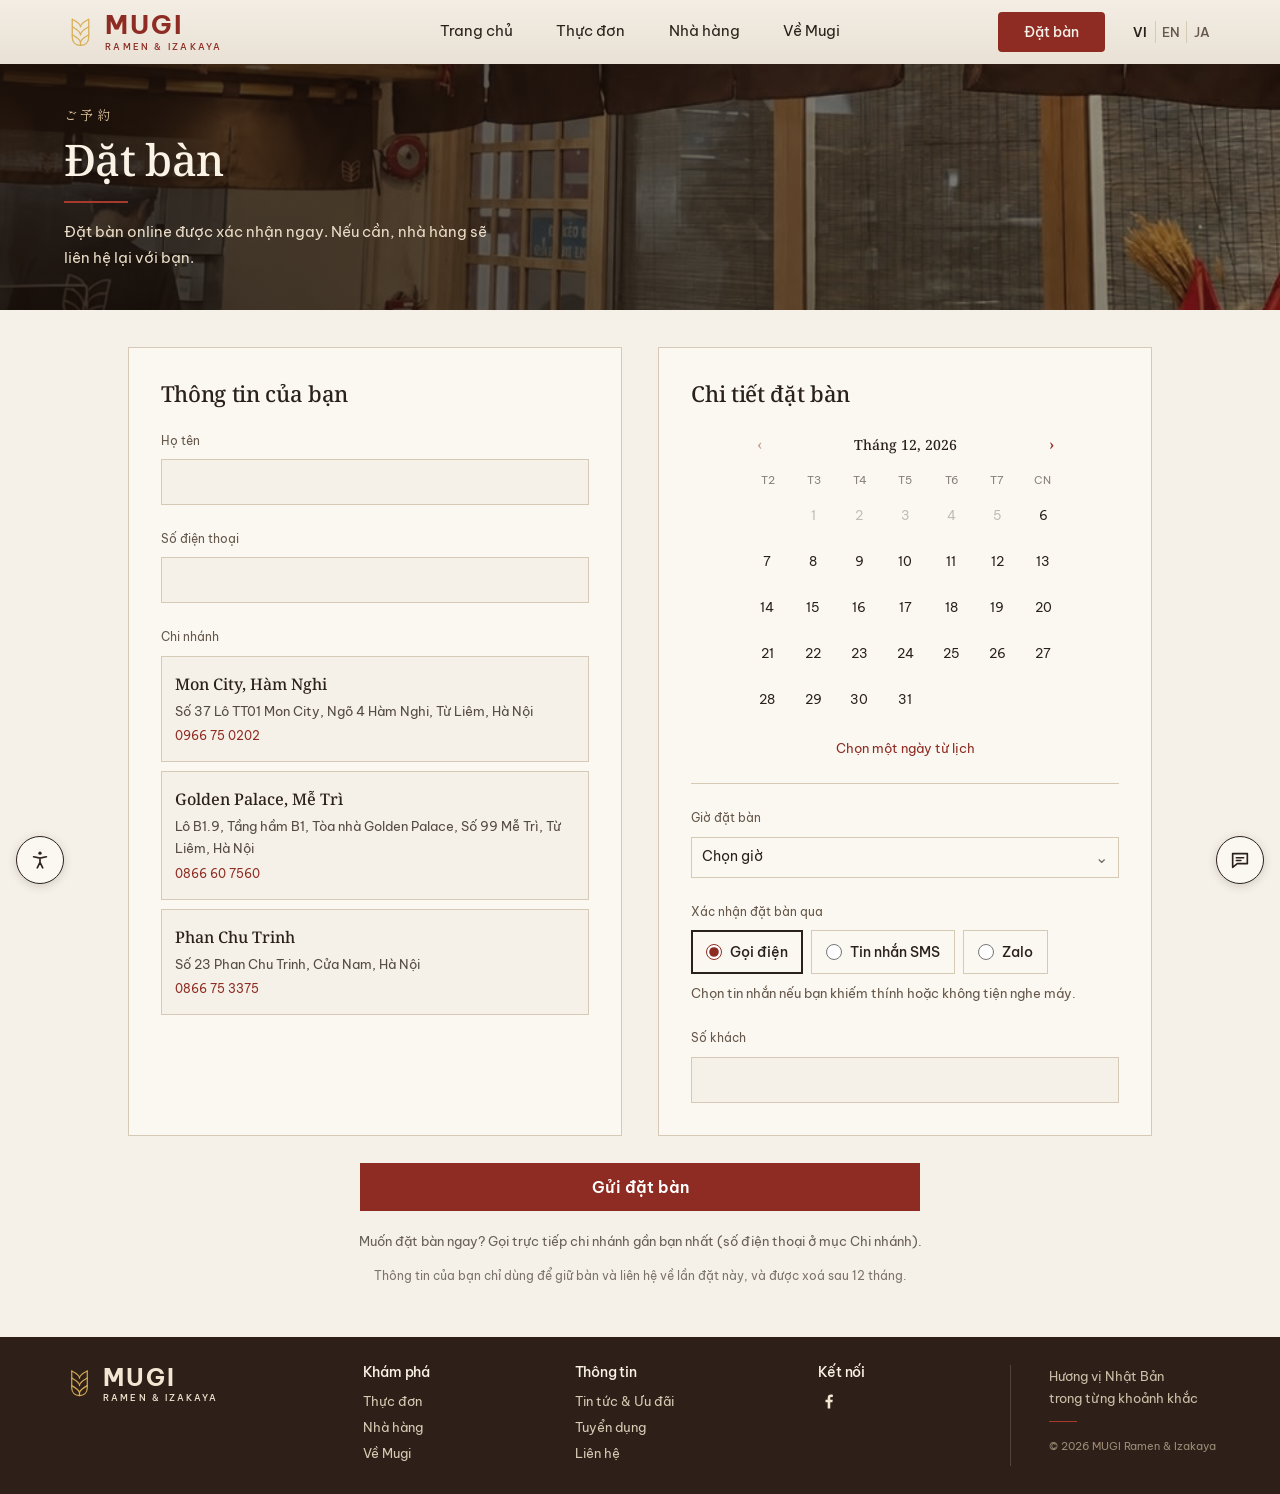
==== commit 15c5525b: "Feedback button: messages to the studio through ACASOHQ - A small speech-bubble button bottom-right " ====
--- a/reservation.html
+++ b/reservation.html
@@ -771,5 +771,6 @@
 </script>
 
 <script src="assets/a11y.js"></script>
+<script src="assets/feedback.js"></script>
 </body>
 </html>
--- a/assets/washi.css
+++ b/assets/washi.css
@@ -454,3 +454,43 @@
   .ws .social a::before { content: ""; position: absolute; inset: -11px; }
   .ws a[href^="tel:"] { display: inline-flex; align-items: center; min-height: 40px; }
 }
+
+/* feedback to the studio (assets/feedback.js): bottom-right, mirroring the display-options button */
+.fb { position: fixed; right: calc(16px + env(safe-area-inset-right, 0px)); bottom: calc(16px + env(safe-area-inset-bottom, 0px)); z-index: 80; font-family: "Be Vietnam Pro", "Noto Sans JP", system-ui, sans-serif; color: #2b211b; }
+.fb-btn { width: 48px; height: 48px; border-radius: 50%; border: 1px solid #2b211b; background: #fbf8f2; color: #2b211b; cursor: pointer; display: flex; align-items: center; justify-content: center; box-shadow: 0 2px 10px rgba(43,33,27,.18); }
+.fb-btn:hover { background: #2b211b; color: #f6f1e8; }
+.fb-btn:focus-visible, .fb-dlg :focus-visible { outline: 2px solid #8c3a34; outline-offset: 2px; }
+.fb-dlg { box-sizing: border-box; width: min(400px, calc(100vw - 32px)); max-height: calc(100dvh - 32px); overflow-y: auto; margin: auto 16px 16px auto; padding: 6px 18px 16px; background: #fbf8f2; color: #2b211b; border: 1px solid #2b211b; box-shadow: 6px 6px 0 #ede5d6; font: 14px/1.5 "Be Vietnam Pro", "Noto Sans JP", system-ui, sans-serif; }
+.fb-dlg::backdrop { background: rgba(43,33,27,.35); }
+.fb-dlg *, .fb-dlg *::before { box-sizing: border-box; }
+.fb-head { display: flex; justify-content: space-between; align-items: center; border-bottom: 1px solid #d6cab6; min-height: 44px; }
+.fb-head b { font-family: "Noto Serif", "Shippori Mincho", serif; font-weight: 500; font-size: 18px; }
+.fb-head button { background: none; border: 0; font-size: 24px; width: 44px; height: 44px; margin-right: -10px; cursor: pointer; color: #2b211b; }
+.fb-intro { margin: 10px 0 12px; color: #65574a; font-size: 13px; }
+.fb-types { border: 0; margin: 0 0 12px; padding: 0; display: flex; flex-wrap: wrap; gap: 6px; }
+.fb-types legend { padding: 0; margin-bottom: 6px; font-size: 13px; font-weight: 500; }
+.fb-types label { position: relative; }
+.fb-types input { position: absolute; opacity: 0; inset: 0; margin: 0; cursor: pointer; }
+.fb-types span { display: inline-flex; align-items: center; min-height: 40px; padding: 0 14px; border: 1px solid #d6cab6; background: #fbf8f2; font-size: 13px; }
+.fb-types input:checked + span { background: #2b211b; border-color: #2b211b; color: #f6f1e8; }
+.fb-types input:focus-visible + span { outline: 2px solid #8c3a34; outline-offset: 2px; }
+.fb-f { display: flex; flex-direction: column; gap: 4px; margin-bottom: 12px; font-size: 13px; font-weight: 500; min-width: 0; }
+.fb-f small { color: #65574a; font-weight: 400; }
+.fb-f input, .fb-f textarea { width: 100%; min-height: 44px; padding: 10px 12px; border: 1px solid #b9ab94; background: #fff; color: #2b211b; font: 16px/1.5 "Be Vietnam Pro", "Noto Sans JP", system-ui, sans-serif; border-radius: 0; }
+.fb-f textarea { resize: vertical; min-height: 96px; }
+.fb-f [aria-invalid="true"] { border-color: #8e2b22; }
+.fb-row { display: grid; grid-template-columns: minmax(0, 1fr) minmax(0, 1fr); gap: 0 10px; }
+.fb-hp { position: absolute; left: -10000px; width: 1px; height: 1px; overflow: hidden; }
+.fb-err { margin: 0; min-height: 0; color: #8e2b22; font-size: 13px; }
+.fb-err:not(:empty) { margin-bottom: 10px; }
+.fb-foot { display: flex; justify-content: flex-end; align-items: center; gap: 16px; }
+.fb-link { background: none; border: 0; border-bottom: 1px solid #2b211b; font: 500 13px "Be Vietnam Pro", system-ui, sans-serif; cursor: pointer; color: #2b211b; padding: 0; min-height: 32px; }
+.fb-send { min-height: 44px; padding: 0 22px; border: 0; background: #2b211b; color: #f6f1e8; font: 600 14px "Be Vietnam Pro", system-ui, sans-serif; cursor: pointer; }
+.fb-send:hover { background: #8e2b22; }
+.fb-send:disabled { opacity: .6; cursor: progress; }
+.fb-done { padding: 18px 0 4px; }
+.fb-done p { margin: 0 0 12px; font-family: "Noto Serif", "Shippori Mincho", serif; font-size: 17px; }
+@media (max-width: 480px) { .fb-row { grid-template-columns: minmax(0, 1fr); } .fb-dlg { margin: auto auto 16px; } }
+html.a11y-contrast .fb-intro, html.a11y-contrast .fb-f small { color: #2b211b; }
+html.a11y-motion .fb-dlg { animation: none; }
+@media print { .fb { display: none; } }
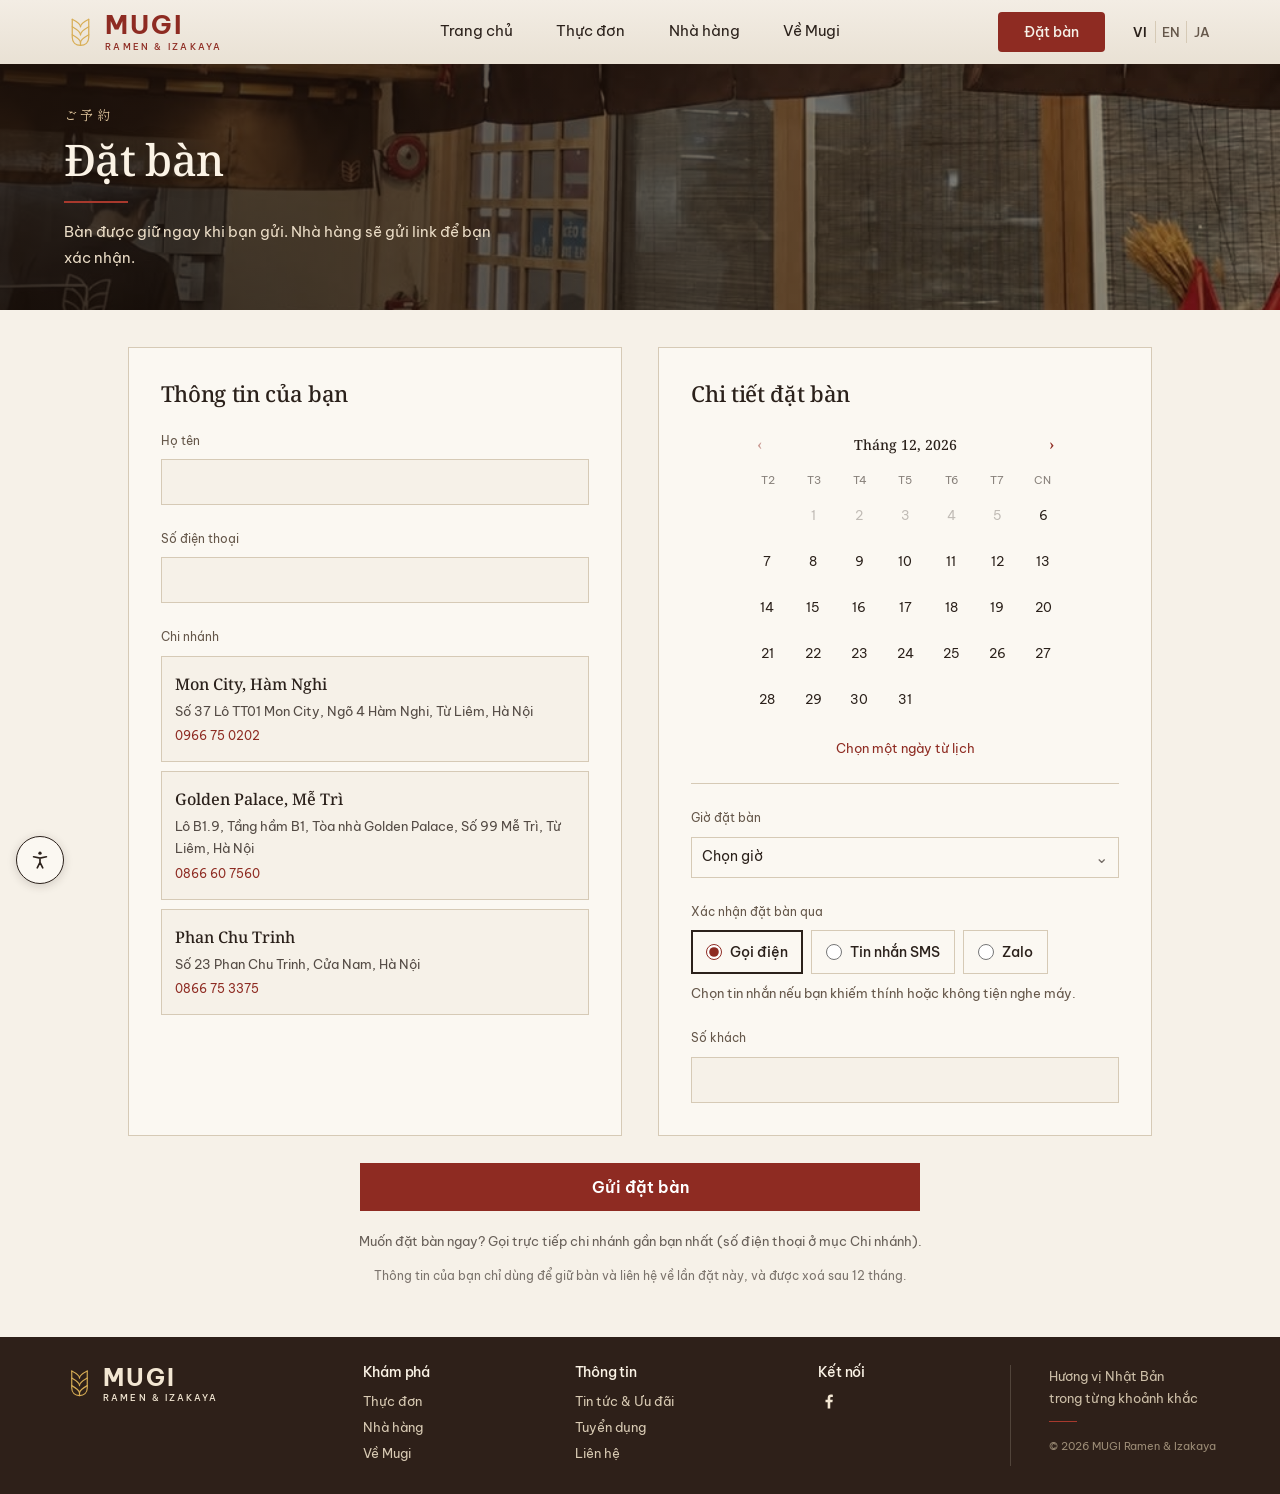
==== commit 36f16ca9: "Booking form: full times, held tables and the guest's confirmation link Co-Authored-By: Claude Opus " ====
--- a/reservation.html
+++ b/reservation.html
@@ -10,6 +10,10 @@
 <link rel="stylesheet" href="assets/washi.css">
 <style>
   body { margin: 0; }
+  /* the guest's confirmation link: confirm on its own row, then cancel / close */
+  .dialog-actions.link { display: flex; flex-wrap: wrap; gap: 8px; }
+  .dialog-actions.link #linkConfirm { flex: 1 1 100%; order: -1; }
+  .dialog-actions.link #linkCancel, .dialog-actions.link #confirmClose { flex: 1 1 0; }
   a { color: var(--color-accent-700); }
   a:hover { color: var(--color-accent-800); }
   .jp { font-family: "Noto Serif JP", var(--font-heading), serif; }
@@ -152,7 +156,7 @@
       <span class="kick" lang="ja">ご予約</span>
       <h1 data-i18n="heroTitle">Đặt Bàn</h1>
       <span class="redline" aria-hidden="true"></span>
-      <p class="sub" data-i18n="heroMessage">Đặt bàn online được xác nhận ngay. Nếu cần, nhà hàng sẽ liên hệ lại với bạn.</p>
+      <p class="sub" data-i18n="heroMessage">Bàn được giữ ngay khi bạn gửi. Nhà hàng sẽ gửi link để bạn xác nhận.</p>
     </div>
   </header>
 
@@ -270,6 +274,8 @@
       <div class="dialog-body" id="confirmBody"></div>
       <div class="dialog-body" id="confirmNote" style="font-size:12px;opacity:.65" data-i18n="confirmedNote">Nếu cần đổi hoặc huỷ, vui lòng gọi trực tiếp chi nhánh.</div>
       <div class="dialog-actions">
+        <button type="button" class="btn btn-ghost" id="linkCancel" hidden data-i18n="cancelBooking">Huỷ đặt bàn</button>
+        <button type="button" class="btn btn-primary" id="linkConfirm" hidden data-i18n="confirmBooking">Xác nhận đặt bàn</button>
         <button type="button" class="btn btn-primary" id="confirmClose" data-i18n="close">Đóng</button>
       </div>
     </div>
@@ -340,41 +346,62 @@
   var translations = {
     vi: {
       navHome: 'Trang chủ', tagline: 'Hương vị Nhật Bản\ntrong từng khoảnh khắc', navAbout: 'Về Mugi', navRestaurants: 'Nhà hàng', explore: 'Khám phá', info: 'Thông tin', connect: 'Kết nối', navMenu: 'Thực đơn', navLocations: 'Liên hệ', navPromotions: 'Tin tức & Ưu đãi', navCareers: 'Tuyển dụng', navContact: 'Liên hệ', navReserve: 'Đặt bàn',
-      heroTitle: 'Đặt bàn', heroMessage: 'Đặt bàn online được xác nhận ngay. Nếu cần, nhà hàng sẽ liên hệ lại với bạn.',
+      heroTitle: 'Đặt bàn', heroMessage: 'Bàn được giữ ngay khi bạn gửi. Nhà hàng sẽ gửi link để bạn xác nhận.',
+      fullShort: 'hết bàn', viaCall: 'điện thoại', viaSms: 'tin nhắn SMS', viaZalo: 'Zalo', err_full: 'Giờ này đã hết bàn.', freeAt: 'Còn bàn lúc: {times}.', noneFree: 'Ngày này đã kín bàn. Vui lòng chọn ngày khác hoặc gọi chi nhánh.',
+      heldBody: '{name}, bàn cho {party} khách tại {branch} lúc {time} ngày {day} đã được giữ. Nhà hàng sẽ liên hệ qua {via} để xác nhận.',
+      yourBooking: 'Đặt bàn của bạn', bookingLine: '{name} · {party} khách · {time} ngày {day} · {branch}', confirmBooking: 'Xác nhận đặt bàn', cancelBooking: 'Huỷ đặt bàn', cancelAsk: 'Huỷ đặt bàn này?',
+      st_new: 'Đang chờ bạn xác nhận.', st_confirmed: 'Đã xác nhận. Hẹn gặp bạn!', st_cancelled: 'Đặt bàn này đã được huỷ.', st_noshow: 'Đặt bàn này đã kết thúc.',
+      linkConfirmed: 'Cảm ơn! Đặt bàn đã được xác nhận.', linkCancelled: 'Đã huỷ đặt bàn. Hẹn gặp bạn lần sau!', linkBad: 'Link này không đúng hoặc đã hết hạn. Vui lòng gọi chi nhánh.', linkClosed: 'Đặt bàn này không thể thay đổi nữa. Vui lòng gọi chi nhánh.',
       guestDetails: 'Thông tin của bạn', fullName: 'Họ tên', nameError: 'Vui lòng nhập họ tên (không quá 60 ký tự).', phone: 'Số điện thoại', phoneError: 'Số điện thoại này có vẻ chưa đúng.',
       branch: 'Chi nhánh', branchError: 'Vui lòng chọn một chi nhánh.', reservationDetails: 'Chi tiết đặt bàn', datetimeError: 'Vui lòng chọn ngày giờ hợp lệ, không ở trong quá khứ.',
       reservationTime: 'Giờ đặt bàn', chooseTime: 'Chọn giờ', chooseDate: 'Chọn một ngày từ lịch', chooseReservationTime: 'Chọn giờ đặt bàn', partySize: 'Số khách',
       sendReservation: 'Gửi đặt bàn', privacy: 'Thông tin của bạn chỉ dùng để giữ bàn và liên hệ về lần đặt này, và được xoá sau 12 tháng.', callHint: 'Muốn đặt bàn ngay? Gọi trực tiếp chi nhánh gần bạn nhất (số điện thoại ở mục Chi nhánh).', thankYou: 'Cảm ơn!', close: 'Đóng',
       confirmBy: 'Xác nhận đặt bàn qua', confirmCall: 'Gọi điện', confirmSms: 'Tin nhắn SMS', confirmZalo: 'Zalo', confirmHint: 'Chọn tin nhắn nếu bạn khiếm thính hoặc không tiện nghe máy.',
       hours: 'Giờ mở cửa', lunch: 'Trưa', dinner: 'Tối', backHome: 'Về trang chủ', prevMonth: 'Tháng trước', nextMonth: 'Tháng sau',
-      confirmedNote: 'Nếu cần đổi hoặc huỷ, vui lòng gọi trực tiếp chi nhánh.', partyError: 'Số khách từ 1 đến {max}. Nhóm đông hơn vui lòng gọi chi nhánh.', bookedTitle: 'Đã đặt bàn!', failTitle: 'Chưa gửi được', sending: 'Đang gửi…', err_send: 'Không gửi được đặt bàn. Vui lòng thử lại, hoặc gọi trực tiếp chi nhánh.', err_past: 'Giờ này đã qua. Vui lòng chọn giờ khác.', err_tooFar: 'Chỉ nhận đặt bàn online trước tối đa {days} ngày.', err_closed: 'Ngày này nhà hàng không nhận đặt bàn online. Vui lòng chọn ngày khác hoặc gọi chi nhánh.', err_hours: 'Giờ này không nhận đặt bàn. Vui lòng chọn giờ khác.', err_tooMany: 'Nhóm trên {max} khách vui lòng gọi chi nhánh để đặt bàn.', err_rate: 'Bạn vừa gửi nhiều đặt bàn liên tiếp. Vui lòng gọi trực tiếp chi nhánh.'
+      confirmedNote: 'Nếu cần đổi hoặc huỷ, vui lòng gọi trực tiếp chi nhánh.', partyError: 'Số khách từ 1 đến {max}. Nhóm đông hơn vui lòng gọi chi nhánh.', bookedTitle: 'Đã giữ bàn!', failTitle: 'Chưa gửi được', sending: 'Đang gửi…', err_send: 'Không gửi được đặt bàn. Vui lòng thử lại, hoặc gọi trực tiếp chi nhánh.', err_past: 'Giờ này đã qua. Vui lòng chọn giờ khác.', err_tooFar: 'Chỉ nhận đặt bàn online trước tối đa {days} ngày.', err_closed: 'Ngày này nhà hàng không nhận đặt bàn online. Vui lòng chọn ngày khác hoặc gọi chi nhánh.', err_hours: 'Giờ này không nhận đặt bàn. Vui lòng chọn giờ khác.', err_tooMany: 'Nhóm trên {max} khách vui lòng gọi chi nhánh để đặt bàn.', err_rate: 'Bạn vừa gửi nhiều đặt bàn liên tiếp. Vui lòng gọi trực tiếp chi nhánh.'
     },
     en: {
       navHome: 'Home', tagline: 'The taste of Japan\nin every moment', navAbout: 'About Mugi', navRestaurants: 'Restaurants', explore: 'Explore', info: 'Information', connect: 'Connect', navMenu: 'Menu', navLocations: 'Contact', navPromotions: 'News & Offers', navCareers: 'Careers', navContact: 'Contact', navReserve: 'Reserve a Table',
-      heroTitle: 'Reserve a Table', heroMessage: 'Online bookings are confirmed straight away. The restaurant will contact you if anything needs checking.',
+      heroTitle: 'Reserve a Table', heroMessage: 'Your table is held as soon as you send. The restaurant will send you a link to confirm.',
+      fullShort: 'full', viaCall: 'phone', viaSms: 'text message', viaZalo: 'Zalo', err_full: 'That time is fully booked.', freeAt: 'Tables are free at: {times}.', noneFree: 'That day is fully booked. Please pick another day or call the branch.',
+      heldBody: '{name}, a table for {party} at {branch} at {time} on {day} is held for you. The restaurant will contact you by {via} to confirm.',
+      yourBooking: 'Your booking', bookingLine: '{name} · {party} guests · {time} on {day} · {branch}', confirmBooking: 'Confirm booking', cancelBooking: 'Cancel booking', cancelAsk: 'Cancel this booking?',
+      st_new: 'Waiting for you to confirm.', st_confirmed: 'Confirmed. See you soon!', st_cancelled: 'This booking was cancelled.', st_noshow: 'This booking has ended.',
+      linkConfirmed: 'Thank you! Your booking is confirmed.', linkCancelled: 'Your booking is cancelled. We hope to see you another time!', linkBad: 'This link isn’t valid or has expired. Please call the branch.', linkClosed: 'This booking can’t be changed any more. Please call the branch.',
       guestDetails: 'Your details', fullName: 'Full name', nameError: 'Please enter your full name (max 60 characters).', phone: 'Phone number', phoneError: "This phone number doesn't look right.",
       branch: 'Branch', branchError: 'Please select a branch.', reservationDetails: 'Reservation details', datetimeError: 'Please pick a valid date and time, not in the past.',
       reservationTime: 'Reservation time', chooseTime: 'Select a time', chooseDate: 'Select a date from the calendar', chooseReservationTime: 'Select a reservation time', partySize: 'Party size',
       sendReservation: 'Send reservation', privacy: 'Your details are only used to hold your table and contact you about this booking, and are deleted after 12 months.', callHint: 'Need it faster? Call your nearest branch directly (numbers are in the Branch list).', thankYou: 'Thank you!', close: 'Close',
       confirmBy: 'Confirm my booking by', confirmCall: 'Phone call', confirmSms: 'Text message', confirmZalo: 'Zalo', confirmHint: 'Choose a message if you are deaf, hard of hearing, or can’t take a call.',
       hours: 'Hours', lunch: 'Lunch', dinner: 'Dinner', backHome: 'Back home', prevMonth: 'Previous month', nextMonth: 'Next month',
-      confirmedNote: 'To change or cancel, please call the branch directly.', partyError: 'Party size is 1 to {max}. For larger groups, please call the branch.', bookedTitle: 'You’re booked!', failTitle: 'Not sent yet', sending: 'Sending…', err_send: 'We couldn\'t send your booking. Please try again, or call the branch directly.', err_past: 'That time has passed. Please pick another.', err_tooFar: 'Online bookings open up to {days} days ahead.', err_closed: 'We don\'t take online bookings that day. Please pick another day or call the branch.', err_hours: 'We don\'t take bookings at that time. Please pick another.', err_tooMany: 'For more than {max} guests, please call the branch to book.', err_rate: 'You\'ve sent several bookings in a row. Please call the branch directly.'
+      confirmedNote: 'To change or cancel, please call the branch directly.', partyError: 'Party size is 1 to {max}. For larger groups, please call the branch.', bookedTitle: 'Table held!', failTitle: 'Not sent yet', sending: 'Sending…', err_send: 'We couldn\'t send your booking. Please try again, or call the branch directly.', err_past: 'That time has passed. Please pick another.', err_tooFar: 'Online bookings open up to {days} days ahead.', err_closed: 'We don\'t take online bookings that day. Please pick another day or call the branch.', err_hours: 'We don\'t take bookings at that time. Please pick another.', err_tooMany: 'For more than {max} guests, please call the branch to book.', err_rate: 'You\'ve sent several bookings in a row. Please call the branch directly.'
     },
     ja: {
       navHome: 'ホーム', tagline: '日本の味を、\nひとときごとに', navAbout: 'MUGIについて', navRestaurants: '店舗', explore: 'メニュー・店舗', info: 'インフォメーション', connect: 'SNS', navMenu: 'メニュー', navLocations: '店舗・お問い合わせ', navPromotions: 'お知らせ', navCareers: '採用情報', navContact: 'お問い合わせ', navReserve: '席を予約',
-      heroTitle: 'ご予約', heroMessage: 'オンライン予約はその場で確定します。確認が必要な場合は店舗からご連絡します。',
+      heroTitle: 'ご予約', heroMessage: '送信と同時にお席を確保します。店舗から確定用のリンクをお送りします。',
+      fullShort: '満席', viaCall: 'お電話', viaSms: 'SMS', viaZalo: 'Zalo', err_full: 'その時間は満席です。', freeAt: '空きのある時間: {times}', noneFree: 'この日は満席です。別の日をお選びいただくか、店舗へお電話ください。',
+      heldBody: '{name}様、{day} {time}、{branch}（{party}名様）のお席を確保しました。確定のため店舗から{via}でご連絡します。',
+      yourBooking: 'ご予約内容', bookingLine: '{name}様 · {party}名 · {day} {time} · {branch}', confirmBooking: '予約を確定する', cancelBooking: '予約をキャンセル', cancelAsk: 'このご予約をキャンセルしますか？',
+      st_new: 'ご確定をお待ちしています。', st_confirmed: '確定済みです。ご来店をお待ちしております！', st_cancelled: 'このご予約はキャンセルされました。', st_noshow: 'このご予約は終了しました。',
+      linkConfirmed: 'ありがとうございます。ご予約が確定しました。', linkCancelled: 'ご予約をキャンセルしました。またのご来店をお待ちしております。', linkBad: 'このリンクは無効か期限切れです。店舗へお電話ください。', linkClosed: 'このご予約は変更できません。店舗へお電話ください。',
       guestDetails: 'お客様情報', fullName: 'お名前', nameError: 'お名前を入力してください（60文字以内）。', phone: '電話番号', phoneError: '電話番号が正しくないようです。',
       branch: '店舗', branchError: '店舗を選択してください。', reservationDetails: 'ご予約内容', datetimeError: '過去ではない日時を選択してください。',
       reservationTime: 'ご予約時間', chooseTime: '時間を選択', chooseDate: 'カレンダーから日付を選択', chooseReservationTime: 'ご予約時間を選択', partySize: '人数',
       sendReservation: '予約を送信', privacy: 'お客様の情報はお席の確保と本予約に関するご連絡にのみ使用し、12か月後に削除します。', callHint: 'お急ぎの場合は、「店舗」欄の電話番号からお近くの店舗へお電話ください。', thankYou: 'ありがとうございます！', close: '閉じる',
       confirmBy: '予約確認の方法', confirmCall: '電話', confirmSms: 'SMS', confirmZalo: 'Zalo', confirmHint: '聴覚に障がいのある方やお電話に出られない方はメッセージをお選びください。',
       hours: '営業時間', lunch: 'ランチ', dinner: 'ディナー', backHome: 'ホームへ', prevMonth: '前の月', nextMonth: '次の月',
-      confirmedNote: '変更・キャンセルは店舗へ直接お電話ください。', partyError: '人数は1〜{max}名です。それ以上は店舗へお電話ください。', bookedTitle: 'ご予約が確定しました', failTitle: '送信できませんでした', sending: '送信中…', err_send: 'ご予約を送信できませんでした。もう一度お試しいただくか、店舗へ直接お電話ください。', err_past: 'その時間は過ぎています。別の時間をお選びください。', err_tooFar: 'オンライン予約は{days}日先までです。', err_closed: 'この日はオンライン予約を受け付けていません。別の日をお選びいただくか、店舗へお電話ください。', err_hours: 'その時間はご予約を受け付けていません。別の時間をお選びください。', err_tooMany: '{max}名を超える場合は店舗へお電話ください。', err_rate: '続けて何件も送信されています。店舗へ直接お電話ください。'
+      confirmedNote: '変更・キャンセルは店舗へ直接お電話ください。', partyError: '人数は1〜{max}名です。それ以上は店舗へお電話ください。', bookedTitle: 'お席を確保しました', failTitle: '送信できませんでした', sending: '送信中…', err_send: 'ご予約を送信できませんでした。もう一度お試しいただくか、店舗へ直接お電話ください。', err_past: 'その時間は過ぎています。別の時間をお選びください。', err_tooFar: 'オンライン予約は{days}日先までです。', err_closed: 'この日はオンライン予約を受け付けていません。別の日をお選びいただくか、店舗へお電話ください。', err_hours: 'その時間はご予約を受け付けていません。別の時間をお選びください。', err_tooMany: '{max}名を超える場合は店舗へお電話ください。', err_rate: '続けて何件も送信されています。店舗へ直接お電話ください。'
     }
   };
 
   document.getElementById('year').textContent = new Date().getFullYear();
-  function text(key) { return String(translations[language][key]).replace('{max}', RULES.maxOnline).replace('{days}', RULES.daysAhead); }
+  function text(key, vars) {
+    var s = String(translations[language][key]).replace('{max}', RULES.maxOnline).replace('{days}', RULES.daysAhead);
+    Object.keys(vars || {}).forEach(function (k) { s = s.split('{' + k + '}').join(vars[k]); });
+    return s;
+  }
+  // Set once the date picker below is ready: rechecks which times are full.
+  var refreshAvailability = function () {};
   function applyLanguage() {
     document.documentElement.lang = language;
     document.title = { vi: 'Đặt Bàn', en: 'Reserve a Table', ja: 'ご予約' }[language] + ' | Mugi Ramen & Izakaya';
@@ -515,6 +542,7 @@
               updateTimeAvailability();
               updateTimeTrigger();
               updateOutput();
+              refreshAvailability();
             };
           }(cellDate));
         }
@@ -549,11 +577,35 @@
       });
     }
 
+    // Times with no table left for this branch, day and party size, from the
+    // admin's table counts (/api/availability).
+    var fullSet = [], fullKey = '';
     function updateTimeAvailability() {
       timeOptions.forEach(function (option) {
-        option.el.disabled = !!(selectedDate && isPastSlot(selectedDate, option.time));
+        var full = !!selectedDate && fullSet.indexOf(option.time) !== -1;
+        option.el.disabled = !!(selectedDate && isPastSlot(selectedDate, option.time)) || full;
+        option.el.textContent = option.time + (full ? ' · ' + text('fullShort') : '');
       });
     }
+    refreshAvailability = function () {
+      var branch = (form.querySelector('input[name="branch"]:checked') || {}).value;
+      var party = Number(document.getElementById('party_size').value) || 1;
+      if (!branch || !selectedDate) { fullSet = []; fullKey = ''; updateTimeAvailability(); return; }
+      var key = fullKey = branch + '|' + isoDay(selectedDate) + '|' + party;
+      fetch('api/availability?branch=' + encodeURIComponent(branch) + '&date=' + isoDay(selectedDate) + '&party=' + party, { cache: 'no-cache' })
+        .then(function (r) { return r.ok ? r.json() : { full: [] }; })
+        .then(function (a) {
+          if (key !== fullKey) return; // a newer choice is already being checked
+          fullSet = a.full || [];
+          if (selectedTime && fullSet.indexOf(selectedTime) !== -1) selectedTime = null;
+          updateTimeAvailability();
+          updateTimeTrigger();
+          updateOutput();
+        }).catch(function () {});
+    };
+    form.addEventListener('change', function (event) {
+      if (event.target.name === 'branch' || event.target.id === 'party_size') refreshAvailability();
+    });
 
     function updateTimeTrigger() {
       timeTrigger.textContent = selectedTime || text('chooseTime');
@@ -728,6 +780,9 @@
     var showDialog = function (ok, message) {
       document.getElementById('confirmTitle').textContent = text(ok ? 'bookedTitle' : 'failTitle');
       document.getElementById('confirmNote').hidden = !ok;
+      document.getElementById('linkConfirm').hidden = document.getElementById('linkCancel').hidden = true;
+      closeBtn.parentNode.classList.remove('link');
+      closeBtn.className = 'btn btn-primary';
       dialogBody.textContent = message;
       dialog.classList.add('open');
     };
@@ -737,12 +792,9 @@
       .then(function (res) {
         if (res.ok) {
           var when = data.datetime.split('T');
-          var day = when[0].split('-').reverse().join('/');
-          showDialog(true, {
-            vi: data.name + ', bàn của bạn tại ' + data.branch + ' lúc ' + when[1] + ' ngày ' + day + ' cho ' + data.party_size + ' khách đã được xác nhận.',
-            en: data.name + ', your table at ' + data.branch + ' for ' + data.party_size + ' at ' + when[1] + ' on ' + day + ' is confirmed.',
-            ja: data.name + '様、' + day + ' ' + when[1] + '、' + data.branch + '（' + data.party_size + '名様）のご予約を承りました。'
-          }[language]);
+          var via = { call: 'viaCall', sms: 'viaSms', zalo: 'viaZalo' }[data.confirm_by] || 'viaCall';
+          showDialog(true, text('heldBody', { name: data.name, party: data.party_size, branch: data.branch, time: when[1], day: when[0].split('-').reverse().join('/'), via: text(via) }));
+          refreshAvailability();
           if (window.umami) window.umami.track('reservation-sent', { branch: data.branch });
           return;
         }
@@ -750,6 +802,12 @@
         if (res.body.rules) Object.assign(RULES, res.body.rules);
         var fieldIds = { name: 'field-name', phone: 'field-phone', branch: 'field-branch', datetime: 'field-datetime', party: 'field-party' };
         if (res.body.field && fieldIds[res.body.field]) setError(fieldIds[res.body.field], true);
+        if (code === 'full') {
+          refreshAvailability();
+          var times = res.body.suggest || [];
+          showDialog(false, text('err_full') + ' ' + (times.length ? text('freeAt', { times: times.join(', ') }) : text('noneFree')));
+          return;
+        }
         showDialog(false, translations[language]['err_' + code] ? text('err_' + code) : text('err_send'));
       })
       .catch(function () { showDialog(false, text('err_send')); })
@@ -762,6 +820,50 @@
   closeBtn.addEventListener('click', function () {
     dialog.classList.remove('open');
   });
+
+  // The guest's confirmation link: reservation.html#c=<token>, sent by the
+  // restaurant. Shows the booking with buttons to confirm or cancel it.
+  var linkToken = (/^#c=([\w.-]+)$/.exec(window.location.hash) || [])[1];
+  if (linkToken) (function () {
+    var yes = document.getElementById('linkConfirm'), no = document.getElementById('linkCancel');
+    var branchNames = {};
+    document.querySelectorAll('input[name="branch"]').forEach(function (r) {
+      branchNames[r.value.toLowerCase().normalize('NFD').replace(/[\u0300-\u036f]/g, '').split(',')[0].trim().replace(/\s+/g, '-')] = r.value;
+    });
+    var show = function (b, message) {
+      document.getElementById('confirmTitle').textContent = text('yourBooking');
+      document.getElementById('confirmNote').hidden = true;
+      dialogBody.textContent = (b ? text('bookingLine', { name: b.name, party: b.party_size, time: b.time, day: b.date.split('-').reverse().join('/'), branch: branchNames[b.branch] || b.branch }) + '\n\n' : '') + (message || text('st_' + b.status));
+      dialogBody.style.whiteSpace = 'pre-line';
+      yes.hidden = !b || b.status !== 'new' || !!message;
+      no.hidden = !b || ['new', 'confirmed'].indexOf(b.status) === -1 || !!message;
+      closeBtn.parentNode.classList.toggle('link', !yes.hidden || !no.hidden);
+      closeBtn.className = 'btn ' + (yes.hidden && no.hidden ? 'btn-primary' : 'btn-ghost');
+      dialog.classList.add('open');
+    };
+    var act = function (action) {
+      if (action === 'cancel' && !window.confirm(text('cancelAsk'))) return;
+      yes.disabled = no.disabled = true;
+      fetch('api/my-booking', { method: 'POST', headers: { 'content-type': 'application/json' }, body: JSON.stringify({ token: linkToken, action: action }) })
+        .then(function (r) { return r.json().then(function (b) { return { ok: r.ok, b: b }; }); })
+        .then(function (res) {
+          if (res.ok) show(res.b, text(action === 'confirm' ? 'linkConfirmed' : 'linkCancelled'));
+          else show(res.b.status ? res.b : null, text(res.b.code === 'closed' ? 'linkClosed' : 'linkBad'));
+        })
+        .catch(function () { show(null, text('err_send')); })
+        .then(function () { yes.disabled = no.disabled = false; });
+    };
+    yes.addEventListener('click', function () { act('confirm'); });
+    no.addEventListener('click', function () { act('cancel'); });
+    fetch('api/my-booking?token=' + encodeURIComponent(linkToken), { cache: 'no-cache' })
+      .then(function (r) { return r.ok ? r.json() : null; })
+      .then(function (b) {
+        // answer in the language they booked in, unless they picked one here
+        if (b && b.lang && !params.get('lang') && b.lang !== language && LANGS.indexOf(b.lang) !== -1) { language = b.lang; applyLanguage(); }
+        show(b, b ? '' : text('linkBad'));
+      })
+      .catch(function () { show(null, text('linkBad')); });
+  })();
   dialog.addEventListener('click', function (e) {
     if (e.target === dialog) dialog.classList.remove('open');
   });
@@ -771,6 +873,5 @@
 </script>
 
 <script src="assets/a11y.js"></script>
-<script src="assets/feedback.js"></script>
 </body>
 </html>
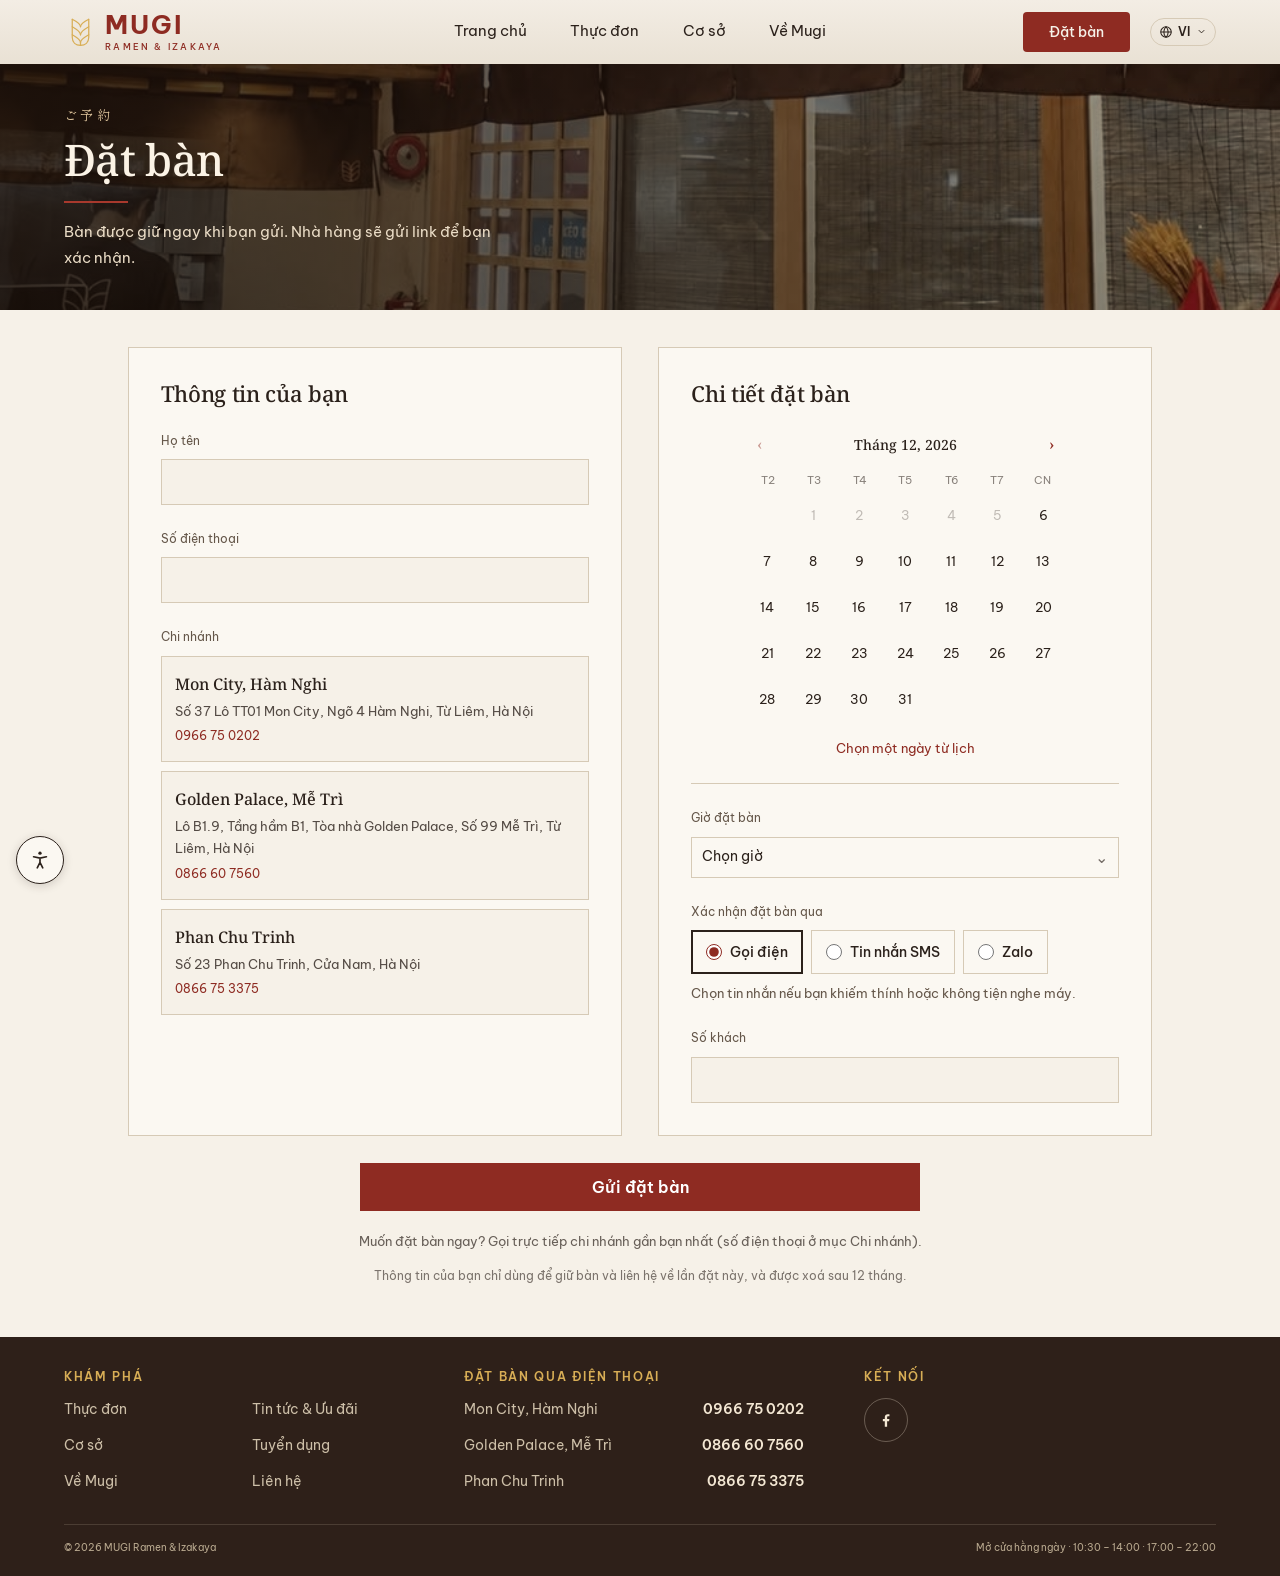
==== commit 707f9f69: "Home: Reserve button in the hero, language dropdown, footer with phone numbers - Rename "Nhà hàng" t" ====
--- a/reservation.html
+++ b/reservation.html
@@ -12,7 +12,7 @@
   body { margin: 0; }
   /* the guest's confirmation link: confirm on its own row, then cancel / close */
   .dialog-actions.link { display: flex; flex-wrap: wrap; gap: 8px; }
-  .dialog-actions.link #linkConfirm { flex: 1 1 100%; order: -1; }
+  .dialog-actions.link #linkConfirm, .dialog-actions.link #joinWaitlist { flex: 1 1 100%; order: -1; }
   .dialog-actions.link #linkCancel, .dialog-actions.link #confirmClose { flex: 1 1 0; }
   a { color: var(--color-accent-700); }
   a:hover { color: var(--color-accent-800); }
@@ -114,6 +114,7 @@
   .dt-time-option:hover:not(:disabled), .dt-time-option.selected { background: color-mix(in srgb, var(--color-accent) 12%, transparent); }
   .dt-time-option.selected { color: var(--color-accent-700); font-weight: 600; }
   .dt-time-option:disabled { opacity: .35; cursor: not-allowed; }
+  .dt-time-option.full { color: var(--color-text-muted, #7d7064); font-style: italic; }
   .dt-selected-date { margin: 16px 0 0; font-size: 13px; min-height: 20px; text-align: center; color: var(--color-accent-700); }
 
   @media (max-width: 720px) {
@@ -134,14 +135,19 @@
         <div class="links">
           <a href="index.html" data-i18n="navHome">Trang chủ</a>
           <a href="index.html#menu" data-i18n="navMenu">Thực đơn</a>
-          <a href="index.html#location" data-i18n="navRestaurants">Nhà hàng</a>
+          <a href="index.html#location" data-i18n="navRestaurants">Cơ sở</a>
           <a href="index.html#about" data-i18n="navAbout">Về Mugi</a>
         </div>
         <div class="right">
-          <div class="lang" role="group" aria-label="Language">
-            <button type="button" data-language="vi">VI</button>
-            <button type="button" data-language="en">EN</button>
-            <button type="button" data-language="ja">JA</button>
+          <div class="langdd">
+            <button type="button" class="langbtn" id="langBtn" aria-haspopup="true" aria-expanded="false" data-i18n-aria="language" aria-label="Ngôn ngữ">
+              <span class="lpill"><svg viewBox="0 0 24 24" fill="none" stroke="currentColor" stroke-width="1.8" aria-hidden="true"><circle cx="12" cy="12" r="9"/><path d="M3 12h18M12 3c2.5 2.6 3.8 5.6 3.8 9s-1.3 6.4-3.8 9c-2.5-2.6-3.8-5.6-3.8-9S9.5 5.6 12 3Z"/></svg><span id="langCode">VI</span><svg class="chev" viewBox="0 0 24 24" fill="none" stroke="currentColor" stroke-width="2" aria-hidden="true"><path d="m6 9 6 6 6-6"/></svg></span>
+            </button>
+            <div class="langmenu" id="langMenu" role="group" data-i18n-aria="language" aria-label="Ngôn ngữ" hidden>
+              <button type="button" data-language="vi" lang="vi"><span>Tiếng Việt</span><small>VI</small></button>
+              <button type="button" data-language="en" lang="en"><span>English</span><small>EN</small></button>
+              <button type="button" data-language="ja" lang="ja"><span>日本語</span><small>JA</small></button>
+            </div>
           </div>
           <a class="cta red" href="reservation.html" aria-current="page" data-i18n="navReserve">Đặt Bàn</a>
         </div>
@@ -276,6 +282,7 @@
       <div class="dialog-actions">
         <button type="button" class="btn btn-ghost" id="linkCancel" hidden data-i18n="cancelBooking">Huỷ đặt bàn</button>
         <button type="button" class="btn btn-primary" id="linkConfirm" hidden data-i18n="confirmBooking">Xác nhận đặt bàn</button>
+        <button type="button" class="btn btn-primary" id="joinWaitlist" hidden data-i18n="joinWaitlist">Vào danh sách chờ</button>
         <button type="button" class="btn btn-primary" id="confirmClose" data-i18n="close">Đóng</button>
       </div>
     </div>
@@ -283,41 +290,41 @@
 
   <!-- FOOTER (same as index.html) -->
   <footer>
-    <div class="wrap fgrid">
-      <div>
-        <a class="flogo" href="index.html" aria-label="MUGI Ramen &amp; Izakaya"><img src="assets/mugi-icon.svg" alt=""><span><b>MUGI</b><small>RAMEN &amp; IZAKAYA</small></span></a>
-      </div>
-      <div>
-        <h4 data-i18n="explore">Khám phá</h4>
-        <nav class="fnav">
-          <a href="index.html#menu" data-i18n="navMenu">Thực đơn</a>
-          <a href="index.html#location" data-i18n="navRestaurants">Nhà hàng</a>
-          <a href="index.html#about" data-i18n="navAbout">Về Mugi</a>
-        </nav>
-      </div>
-      <div>
-        <h4 data-i18n="info">Thông tin</h4>
-        <nav class="fnav">
-          <a href="index.html#promotion" data-i18n="navPromotions">Tin tức & Ưu đãi</a>
-          <a href="index.html#careers" data-i18n="navCareers">Tuyển dụng</a>
-          <a href="index.html#contact" data-i18n="navContact">Liên hệ</a>
-        </nav>
-      </div>
-      <div>
-        <h4 data-i18n="connect">Kết nối</h4>
-        <div class="social">
-          <a href="https://www.facebook.com/MugiRamen.Izakaya" data-social="facebook" target="_blank" rel="noopener" aria-label="Facebook"><svg viewBox="0 0 24 24" fill="currentColor" aria-hidden="true"><path d="M13.5 21v-7.5h2.6l.4-3h-3V8.6c0-.9.3-1.5 1.5-1.5h1.6V4.4c-.3 0-1.2-.1-2.3-.1-2.3 0-3.9 1.4-3.9 4v2.2H7.8v3h2.6V21h3.1Z"/></svg></a>
-          <a class="zalo" href="" data-social="zalo" hidden target="_blank" rel="noopener" aria-label="Zalo">Zalo</a>
-          <a href="" data-social="instagram" hidden target="_blank" rel="noopener" aria-label="Instagram"><svg viewBox="0 0 24 24" fill="none" stroke="currentColor" stroke-width="1.8" aria-hidden="true"><rect x="3.5" y="3.5" width="17" height="17" rx="5"/><circle cx="12" cy="12" r="4"/><circle cx="17.3" cy="6.7" r=".9" fill="currentColor" stroke="none"/></svg></a>
-          <a href="" data-social="tiktok" hidden target="_blank" rel="noopener" aria-label="TikTok"><svg viewBox="0 0 24 24" fill="currentColor" aria-hidden="true"><path d="M16.6 3c.3 2.2 1.6 3.6 3.8 3.8v2.6c-1.4.1-2.6-.3-3.8-1.1v5.6c0 3.4-2.6 5.9-5.8 5.9a5.7 5.7 0 0 1-1-11.4v2.7a3 3 0 1 0 2.1 2.9V3h2.7Z"/></svg></a>
-          <a href="" data-social="youtube" hidden target="_blank" rel="noopener" aria-label="YouTube"><svg viewBox="0 0 24 24" fill="currentColor" aria-hidden="true"><path d="M21.6 7.2a2.6 2.6 0 0 0-1.8-1.8C18.2 5 12 5 12 5s-6.2 0-7.8.4a2.6 2.6 0 0 0-1.8 1.8C2 8.8 2 12 2 12s0 3.2.4 4.8a2.6 2.6 0 0 0 1.8 1.8C5.8 19 12 19 12 19s6.2 0 7.8-.4a2.6 2.6 0 0 0 1.8-1.8c.4-1.6.4-4.8.4-4.8s0-3.2-.4-4.8ZM10 15V9l5.2 3L10 15Z"/></svg></a>
+    <div class="wrap fwrap">
+      <div class="fcols">
+        <div>
+          <h4 data-i18n="explore">Khám phá</h4>
+          <nav class="fnav">
+            <a href="index.html#menu" data-i18n="navMenu">Thực đơn</a>
+            <a href="index.html#promotion" data-i18n="navPromotions">Tin tức & Ưu đãi</a>
+            <a href="index.html#location" data-i18n="navRestaurants">Cơ sở</a>
+            <a href="index.html#careers" data-i18n="navCareers">Tuyển dụng</a>
+            <a href="index.html#about" data-i18n="navAbout">Về Mugi</a>
+            <a href="index.html#contact" data-i18n="navContact">Liên hệ</a>
+          </nav>
+        </div>
+        <div>
+          <h4 data-i18n="bookByPhone">Đặt bàn qua điện thoại</h4>
+          <ul class="fphones" id="footerPhones">
+            <li><a href="tel:+84966750202"><span>Mon City, Hàm Nghi</span><b>0966 75 0202</b></a></li>
+            <li><a href="tel:+84866607560"><span>Golden Palace, Mễ Trì</span><b>0866 60 7560</b></a></li>
+            <li><a href="tel:+84866753375"><span>Phan Chu Trinh</span><b>0866 75 3375</b></a></li>
+          </ul>
+        </div>
+        <div>
+          <h4 data-i18n="connect">Kết nối</h4>
+          <div class="social">
+            <a href="https://www.facebook.com/MugiRamen.Izakaya" data-social="facebook" target="_blank" rel="noopener" aria-label="Facebook"><svg viewBox="0 0 24 24" fill="currentColor" aria-hidden="true"><path d="M13.5 21v-7.5h2.6l.4-3h-3V8.6c0-.9.3-1.5 1.5-1.5h1.6V4.4c-.3 0-1.2-.1-2.3-.1-2.3 0-3.9 1.4-3.9 4v2.2H7.8v3h2.6V21h3.1Z"/></svg></a>
+            <a class="zalo" href="" data-social="zalo" hidden target="_blank" rel="noopener" aria-label="Zalo">Zalo</a>
+            <a href="" data-social="instagram" hidden target="_blank" rel="noopener" aria-label="Instagram"><svg viewBox="0 0 24 24" fill="none" stroke="currentColor" stroke-width="1.8" aria-hidden="true"><rect x="3.5" y="3.5" width="17" height="17" rx="5"/><circle cx="12" cy="12" r="4"/><circle cx="17.3" cy="6.7" r=".9" fill="currentColor" stroke="none"/></svg></a>
+            <a href="" data-social="tiktok" hidden target="_blank" rel="noopener" aria-label="TikTok"><svg viewBox="0 0 24 24" fill="currentColor" aria-hidden="true"><path d="M16.6 3c.3 2.2 1.6 3.6 3.8 3.8v2.6c-1.4.1-2.6-.3-3.8-1.1v5.6c0 3.4-2.6 5.9-5.8 5.9a5.7 5.7 0 0 1-1-11.4v2.7a3 3 0 1 0 2.1 2.9V3h2.7Z"/></svg></a>
+            <a href="" data-social="youtube" hidden target="_blank" rel="noopener" aria-label="YouTube"><svg viewBox="0 0 24 24" fill="currentColor" aria-hidden="true"><path d="M21.6 7.2a2.6 2.6 0 0 0-1.8-1.8C18.2 5 12 5 12 5s-6.2 0-7.8.4a2.6 2.6 0 0 0-1.8 1.8C2 8.8 2 12 2 12s0 3.2.4 4.8a2.6 2.6 0 0 0 1.8 1.8C5.8 19 12 19 12 19s6.2 0 7.8-.4a2.6 2.6 0 0 0 1.8-1.8c.4-1.6.4-4.8.4-4.8s0-3.2-.4-4.8ZM10 15V9l5.2 3L10 15Z"/></svg></a>
+          </div>
         </div>
       </div>
-      <div class="ftag">
-        <p data-i18n="tagline" style="white-space: pre-line">Hương vị Nhật Bản
-trong từng khoảnh khắc</p>
-        <span class="redline" aria-hidden="true"></span>
+      <div class="fbot">
         <small>© <span id="year"></span> MUGI Ramen &amp; Izakaya</small>
+        <small><span data-i18n="openDaily">Mở cửa hằng ngày</span> · 10:30 – 14:00 · 17:00 – 22:00</small>
       </div>
     </div>
   </footer>
@@ -345,12 +352,12 @@
   if (LANGS.indexOf(params.get('lang')) !== -1) language = params.get('lang');
   var translations = {
     vi: {
-      navHome: 'Trang chủ', tagline: 'Hương vị Nhật Bản\ntrong từng khoảnh khắc', navAbout: 'Về Mugi', navRestaurants: 'Nhà hàng', explore: 'Khám phá', info: 'Thông tin', connect: 'Kết nối', navMenu: 'Thực đơn', navLocations: 'Liên hệ', navPromotions: 'Tin tức & Ưu đãi', navCareers: 'Tuyển dụng', navContact: 'Liên hệ', navReserve: 'Đặt bàn',
+      navHome: 'Trang chủ', tagline: 'Hương vị Nhật Bản\ntrong từng khoảnh khắc', navAbout: 'Về Mugi', navRestaurants: 'Cơ sở', bookByPhone: 'Đặt bàn qua điện thoại', openDaily: 'Mở cửa hằng ngày', language: 'Ngôn ngữ', explore: 'Khám phá', info: 'Thông tin', connect: 'Kết nối', navMenu: 'Thực đơn', navLocations: 'Liên hệ', navPromotions: 'Tin tức & Ưu đãi', navCareers: 'Tuyển dụng', navContact: 'Liên hệ', navReserve: 'Đặt bàn',
       heroTitle: 'Đặt bàn', heroMessage: 'Bàn được giữ ngay khi bạn gửi. Nhà hàng sẽ gửi link để bạn xác nhận.',
-      fullShort: 'hết bàn', viaCall: 'điện thoại', viaSms: 'tin nhắn SMS', viaZalo: 'Zalo', err_full: 'Giờ này đã hết bàn.', freeAt: 'Còn bàn lúc: {times}.', noneFree: 'Ngày này đã kín bàn. Vui lòng chọn ngày khác hoặc gọi chi nhánh.',
+      fullShort: 'hết bàn · xin chờ', joinWaitlist: 'Vào danh sách chờ', waitTitle: 'Đã vào danh sách chờ', waitBody: '{name}, giờ {time} ngày {day} tại {branch} đã hết bàn. Bạn đang trong danh sách chờ cho {party} khách; nhà hàng sẽ liên hệ qua {via} nếu có bàn trống.', orWait: 'Hoặc vào danh sách chờ cho giờ {time}.', viaCall: 'điện thoại', viaSms: 'tin nhắn SMS', viaZalo: 'Zalo', err_full: 'Giờ này đã hết bàn.', freeAt: 'Còn bàn lúc: {times}.', noneFree: 'Ngày này đã kín bàn. Vui lòng chọn ngày khác hoặc gọi chi nhánh.',
       heldBody: '{name}, bàn cho {party} khách tại {branch} lúc {time} ngày {day} đã được giữ. Nhà hàng sẽ liên hệ qua {via} để xác nhận.',
       yourBooking: 'Đặt bàn của bạn', bookingLine: '{name} · {party} khách · {time} ngày {day} · {branch}', confirmBooking: 'Xác nhận đặt bàn', cancelBooking: 'Huỷ đặt bàn', cancelAsk: 'Huỷ đặt bàn này?',
-      st_new: 'Đang chờ bạn xác nhận.', st_confirmed: 'Đã xác nhận. Hẹn gặp bạn!', st_cancelled: 'Đặt bàn này đã được huỷ.', st_noshow: 'Đặt bàn này đã kết thúc.',
+      st_new: 'Đang chờ bạn xác nhận.', st_confirmed: 'Đã xác nhận. Hẹn gặp bạn!', st_cancelled: 'Đặt bàn này đã được huỷ.', st_noshow: 'Đặt bàn này đã kết thúc.', st_waitlist: 'Bạn đang trong danh sách chờ. Nhà hàng sẽ liên hệ nếu có bàn trống.',
       linkConfirmed: 'Cảm ơn! Đặt bàn đã được xác nhận.', linkCancelled: 'Đã huỷ đặt bàn. Hẹn gặp bạn lần sau!', linkBad: 'Link này không đúng hoặc đã hết hạn. Vui lòng gọi chi nhánh.', linkClosed: 'Đặt bàn này không thể thay đổi nữa. Vui lòng gọi chi nhánh.',
       guestDetails: 'Thông tin của bạn', fullName: 'Họ tên', nameError: 'Vui lòng nhập họ tên (không quá 60 ký tự).', phone: 'Số điện thoại', phoneError: 'Số điện thoại này có vẻ chưa đúng.',
       branch: 'Chi nhánh', branchError: 'Vui lòng chọn một chi nhánh.', reservationDetails: 'Chi tiết đặt bàn', datetimeError: 'Vui lòng chọn ngày giờ hợp lệ, không ở trong quá khứ.',
@@ -361,12 +368,12 @@
       confirmedNote: 'Nếu cần đổi hoặc huỷ, vui lòng gọi trực tiếp chi nhánh.', partyError: 'Số khách từ 1 đến {max}. Nhóm đông hơn vui lòng gọi chi nhánh.', bookedTitle: 'Đã giữ bàn!', failTitle: 'Chưa gửi được', sending: 'Đang gửi…', err_send: 'Không gửi được đặt bàn. Vui lòng thử lại, hoặc gọi trực tiếp chi nhánh.', err_past: 'Giờ này đã qua. Vui lòng chọn giờ khác.', err_tooFar: 'Chỉ nhận đặt bàn online trước tối đa {days} ngày.', err_closed: 'Ngày này nhà hàng không nhận đặt bàn online. Vui lòng chọn ngày khác hoặc gọi chi nhánh.', err_hours: 'Giờ này không nhận đặt bàn. Vui lòng chọn giờ khác.', err_tooMany: 'Nhóm trên {max} khách vui lòng gọi chi nhánh để đặt bàn.', err_rate: 'Bạn vừa gửi nhiều đặt bàn liên tiếp. Vui lòng gọi trực tiếp chi nhánh.'
     },
     en: {
-      navHome: 'Home', tagline: 'The taste of Japan\nin every moment', navAbout: 'About Mugi', navRestaurants: 'Restaurants', explore: 'Explore', info: 'Information', connect: 'Connect', navMenu: 'Menu', navLocations: 'Contact', navPromotions: 'News & Offers', navCareers: 'Careers', navContact: 'Contact', navReserve: 'Reserve a Table',
+      navHome: 'Home', tagline: 'The taste of Japan\nin every moment', navAbout: 'About Mugi', navRestaurants: 'Locations', bookByPhone: 'Book by phone', openDaily: 'Open daily', language: 'Language', explore: 'Explore', info: 'Information', connect: 'Connect', navMenu: 'Menu', navLocations: 'Contact', navPromotions: 'News & Offers', navCareers: 'Careers', navContact: 'Contact', navReserve: 'Reserve a Table',
       heroTitle: 'Reserve a Table', heroMessage: 'Your table is held as soon as you send. The restaurant will send you a link to confirm.',
-      fullShort: 'full', viaCall: 'phone', viaSms: 'text message', viaZalo: 'Zalo', err_full: 'That time is fully booked.', freeAt: 'Tables are free at: {times}.', noneFree: 'That day is fully booked. Please pick another day or call the branch.',
+      fullShort: 'full · join waiting list', joinWaitlist: 'Join the waiting list', waitTitle: 'You’re on the waiting list', waitBody: '{name}, {time} on {day} at {branch} is fully booked. You’re on the waiting list for {party}; the restaurant will contact you by {via} if a table frees up.', orWait: 'Or join the waiting list for {time}.', viaCall: 'phone', viaSms: 'text message', viaZalo: 'Zalo', err_full: 'That time is fully booked.', freeAt: 'Tables are free at: {times}.', noneFree: 'That day is fully booked. Please pick another day or call the branch.',
       heldBody: '{name}, a table for {party} at {branch} at {time} on {day} is held for you. The restaurant will contact you by {via} to confirm.',
       yourBooking: 'Your booking', bookingLine: '{name} · {party} guests · {time} on {day} · {branch}', confirmBooking: 'Confirm booking', cancelBooking: 'Cancel booking', cancelAsk: 'Cancel this booking?',
-      st_new: 'Waiting for you to confirm.', st_confirmed: 'Confirmed. See you soon!', st_cancelled: 'This booking was cancelled.', st_noshow: 'This booking has ended.',
+      st_new: 'Waiting for you to confirm.', st_confirmed: 'Confirmed. See you soon!', st_cancelled: 'This booking was cancelled.', st_noshow: 'This booking has ended.', st_waitlist: 'You’re on the waiting list. The restaurant will contact you if a table frees up.',
       linkConfirmed: 'Thank you! Your booking is confirmed.', linkCancelled: 'Your booking is cancelled. We hope to see you another time!', linkBad: 'This link isn’t valid or has expired. Please call the branch.', linkClosed: 'This booking can’t be changed any more. Please call the branch.',
       guestDetails: 'Your details', fullName: 'Full name', nameError: 'Please enter your full name (max 60 characters).', phone: 'Phone number', phoneError: "This phone number doesn't look right.",
       branch: 'Branch', branchError: 'Please select a branch.', reservationDetails: 'Reservation details', datetimeError: 'Please pick a valid date and time, not in the past.',
@@ -377,12 +384,12 @@
       confirmedNote: 'To change or cancel, please call the branch directly.', partyError: 'Party size is 1 to {max}. For larger groups, please call the branch.', bookedTitle: 'Table held!', failTitle: 'Not sent yet', sending: 'Sending…', err_send: 'We couldn\'t send your booking. Please try again, or call the branch directly.', err_past: 'That time has passed. Please pick another.', err_tooFar: 'Online bookings open up to {days} days ahead.', err_closed: 'We don\'t take online bookings that day. Please pick another day or call the branch.', err_hours: 'We don\'t take bookings at that time. Please pick another.', err_tooMany: 'For more than {max} guests, please call the branch to book.', err_rate: 'You\'ve sent several bookings in a row. Please call the branch directly.'
     },
     ja: {
-      navHome: 'ホーム', tagline: '日本の味を、\nひとときごとに', navAbout: 'MUGIについて', navRestaurants: '店舗', explore: 'メニュー・店舗', info: 'インフォメーション', connect: 'SNS', navMenu: 'メニュー', navLocations: '店舗・お問い合わせ', navPromotions: 'お知らせ', navCareers: '採用情報', navContact: 'お問い合わせ', navReserve: '席を予約',
+      navHome: 'ホーム', tagline: '日本の味を、\nひとときごとに', navAbout: 'MUGIについて', navRestaurants: '店舗', bookByPhone: 'お電話でのご予約', openDaily: '毎日営業', language: '言語', explore: 'メニュー・店舗', info: 'インフォメーション', connect: 'SNS', navMenu: 'メニュー', navLocations: '店舗・お問い合わせ', navPromotions: 'お知らせ', navCareers: '採用情報', navContact: 'お問い合わせ', navReserve: '席を予約',
       heroTitle: 'ご予約', heroMessage: '送信と同時にお席を確保します。店舗から確定用のリンクをお送りします。',
-      fullShort: '満席', viaCall: 'お電話', viaSms: 'SMS', viaZalo: 'Zalo', err_full: 'その時間は満席です。', freeAt: '空きのある時間: {times}', noneFree: 'この日は満席です。別の日をお選びいただくか、店舗へお電話ください。',
+      fullShort: '満席・キャンセル待ち', joinWaitlist: 'キャンセル待ちに登録', waitTitle: 'キャンセル待ちに登録しました', waitBody: '{name}様、{day} {time}の{branch}は満席です。{party}名様でキャンセル待ちに登録しました。お席が空きましたら{via}でご連絡します。', orWait: '{time}のキャンセル待ちに登録することもできます。', viaCall: 'お電話', viaSms: 'SMS', viaZalo: 'Zalo', err_full: 'その時間は満席です。', freeAt: '空きのある時間: {times}', noneFree: 'この日は満席です。別の日をお選びいただくか、店舗へお電話ください。',
       heldBody: '{name}様、{day} {time}、{branch}（{party}名様）のお席を確保しました。確定のため店舗から{via}でご連絡します。',
       yourBooking: 'ご予約内容', bookingLine: '{name}様 · {party}名 · {day} {time} · {branch}', confirmBooking: '予約を確定する', cancelBooking: '予約をキャンセル', cancelAsk: 'このご予約をキャンセルしますか？',
-      st_new: 'ご確定をお待ちしています。', st_confirmed: '確定済みです。ご来店をお待ちしております！', st_cancelled: 'このご予約はキャンセルされました。', st_noshow: 'このご予約は終了しました。',
+      st_new: 'ご確定をお待ちしています。', st_confirmed: '確定済みです。ご来店をお待ちしております！', st_cancelled: 'このご予約はキャンセルされました。', st_noshow: 'このご予約は終了しました。', st_waitlist: 'キャンセル待ちです。お席が空きましたら店舗からご連絡します。',
       linkConfirmed: 'ありがとうございます。ご予約が確定しました。', linkCancelled: 'ご予約をキャンセルしました。またのご来店をお待ちしております。', linkBad: 'このリンクは無効か期限切れです。店舗へお電話ください。', linkClosed: 'このご予約は変更できません。店舗へお電話ください。',
       guestDetails: 'お客様情報', fullName: 'お名前', nameError: 'お名前を入力してください（60文字以内）。', phone: '電話番号', phoneError: '電話番号が正しくないようです。',
       branch: '店舗', branchError: '店舗を選択してください。', reservationDetails: 'ご予約内容', datetimeError: '過去ではない日時を選択してください。',
@@ -402,12 +409,15 @@
   }
   // Set once the date picker below is ready: rechecks which times are full.
   var refreshAvailability = function () {};
+  // Whether the chosen time is full, so sending joins its waiting list.
+  var wantsWaitlist = false;
   function applyLanguage() {
     document.documentElement.lang = language;
     document.title = { vi: 'Đặt Bàn', en: 'Reserve a Table', ja: 'ご予約' }[language] + ' | Mugi Ramen & Izakaya';
     document.querySelectorAll('[data-i18n]').forEach(function (element) { element.textContent = text(element.dataset.i18n); });
     document.querySelectorAll('[data-i18n-aria]').forEach(function (element) { element.setAttribute('aria-label', text(element.dataset.i18nAria)); });
-    document.querySelectorAll('[data-language]').forEach(function (button) { button.classList.toggle('active', button.dataset.language === language); });
+    document.querySelectorAll('[data-language]').forEach(function (button) { button.setAttribute('aria-pressed', String(button.dataset.language === language)); });
+    document.getElementById('langCode').textContent = language.toUpperCase();
     document.getElementById('dtPrevMonth').setAttribute('aria-label', text('prevMonth'));
     document.getElementById('dtNextMonth').setAttribute('aria-label', text('nextMonth'));
     document.getElementById('reservationTimeMenu').setAttribute('aria-label', text('reservationTime'));
@@ -419,17 +429,31 @@
       try { localStorage.setItem('mugi_lang', language); } catch (e) {}
       params.set('lang', language);
       history.replaceState(null, '', window.location.pathname + '?' + params.toString());
+      setLangMenu(false);
       applyLanguage();
     });
   });
+  // Language: one small button that opens a short list.
+  var langBtn = document.getElementById('langBtn'), langMenu = document.getElementById('langMenu');
+  function setLangMenu(open) { langMenu.hidden = !open; langBtn.setAttribute('aria-expanded', String(open)); }
+  langBtn.addEventListener('click', function () { setLangMenu(langMenu.hidden); });
+  document.addEventListener('click', function (e) { if (!langMenu.hidden && !e.target.closest('.langdd')) setLangMenu(false); });
+  document.addEventListener('keydown', function (e) { if (e.key === 'Escape' && !langMenu.hidden) { setLangMenu(false); langBtn.focus(); } });
   applyLanguage();
 
-  // The footer's tagline and social links, and visitor counting (Umami), come
+  // The footer's phone numbers and social links, and visitor counting (Umami), come
   // from content/site.json like the home page's.
   fetch('content/site.json', { cache: 'no-cache' }).then(function (r) { return r.json(); }).then(function (c) {
-    var tagline = (c.text || {}).footerTagline;
-    if (tagline) LANGS.forEach(function (l) { if (tagline[l] || tagline.en) translations[l].tagline = tagline[l] || tagline.en; });
-    document.querySelector('[data-i18n="tagline"]').textContent = text('tagline');
+    var phones = document.getElementById('footerPhones');
+    if (phones && c.locations && c.locations.length) {
+      phones.textContent = '';
+      c.locations.forEach(function (l) {
+        var li = document.createElement('li'), a = document.createElement('a'), name = document.createElement('span'), num = document.createElement('b');
+        a.href = 'tel:+84' + l.phone.replace(/\D/g, '').replace(/^0/, '');
+        name.textContent = l.short; num.textContent = l.phone;
+        a.appendChild(name); a.appendChild(num); li.appendChild(a); phones.appendChild(li);
+      });
+    }
     var social = c.social || {};
     document.querySelectorAll('[data-social]').forEach(function (a) {
       var url = social[a.dataset.social];
@@ -583,7 +607,9 @@
     function updateTimeAvailability() {
       timeOptions.forEach(function (option) {
         var full = !!selectedDate && fullSet.indexOf(option.time) !== -1;
-        option.el.disabled = !!(selectedDate && isPastSlot(selectedDate, option.time)) || full;
+        // a full time can still be picked: it joins that time's waiting list
+        option.el.disabled = !!(selectedDate && isPastSlot(selectedDate, option.time));
+        option.el.classList.toggle('full', full);
         option.el.textContent = option.time + (full ? ' · ' + text('fullShort') : '');
       });
     }
@@ -597,7 +623,6 @@
         .then(function (a) {
           if (key !== fullKey) return; // a newer choice is already being checked
           fullSet = a.full || [];
-          if (selectedTime && fullSet.indexOf(selectedTime) !== -1) selectedTime = null;
           updateTimeAvailability();
           updateTimeTrigger();
           updateOutput();
@@ -624,6 +649,9 @@
     }
 
     function updateOutput() {
+      wantsWaitlist = !!(selectedDate && selectedTime && fullSet.indexOf(selectedTime) !== -1);
+      var submit = form.querySelector('.reservation-submit');
+      if (!submit.disabled) submit.textContent = text(wantsWaitlist ? 'joinWaitlist' : 'sendReservation');
       if (selectedDate && selectedTime) {
         var yyyy = selectedDate.getFullYear();
         var mm = pad2(selectedDate.getMonth() + 1);
@@ -772,30 +800,39 @@
       return;
     }
 
-    // Sent through this site's /api/* proxy to the admin portal, which stores
-    // the booking (confirmed straight away) and emails the branch.
+    data.lang = language;
+    data.waitlist = wantsWaitlist;
+    send(data);
+  });
+
+  // Sent through this site's /api/* proxy to the admin portal, which holds the
+  // table (or adds the guest to a full time's waiting list) and tells the branch.
+  var lastSent = null;
+  function showDialog(ok, message, title) {
+    document.getElementById('confirmTitle').textContent = title || text(ok ? 'bookedTitle' : 'failTitle');
+    document.getElementById('confirmNote').hidden = !ok;
+    document.getElementById('linkConfirm').hidden = document.getElementById('linkCancel').hidden = document.getElementById('joinWaitlist').hidden = true;
+    closeBtn.parentNode.classList.remove('link');
+    closeBtn.className = 'btn btn-primary';
+    dialogBody.textContent = message;
+    dialog.classList.add('open');
+  }
+  function send(data) {
     var submitBtn = form.querySelector('.reservation-submit');
     submitBtn.disabled = true;
     submitBtn.textContent = text('sending');
-    var showDialog = function (ok, message) {
-      document.getElementById('confirmTitle').textContent = text(ok ? 'bookedTitle' : 'failTitle');
-      document.getElementById('confirmNote').hidden = !ok;
-      document.getElementById('linkConfirm').hidden = document.getElementById('linkCancel').hidden = true;
-      closeBtn.parentNode.classList.remove('link');
-      closeBtn.className = 'btn btn-primary';
-      dialogBody.textContent = message;
-      dialog.classList.add('open');
-    };
-    data.lang = language;
+    lastSent = data;
     fetch('api/reservations', { method: 'POST', headers: { 'content-type': 'application/json' }, body: JSON.stringify(data) })
       .then(function (r) { return r.json().catch(function () { return {}; }).then(function (body) { return { ok: r.ok, body: body }; }); })
       .then(function (res) {
         if (res.ok) {
           var when = data.datetime.split('T');
           var via = { call: 'viaCall', sms: 'viaSms', zalo: 'viaZalo' }[data.confirm_by] || 'viaCall';
-          showDialog(true, text('heldBody', { name: data.name, party: data.party_size, branch: data.branch, time: when[1], day: when[0].split('-').reverse().join('/'), via: text(via) }));
+          var vars = { name: data.name, party: data.party_size, branch: data.branch, time: when[1], day: when[0].split('-').reverse().join('/'), via: text(via) };
+          if (res.body.status === 'waitlist') showDialog(true, text('waitBody', vars), text('waitTitle'));
+          else showDialog(true, text('heldBody', vars));
           refreshAvailability();
-          if (window.umami) window.umami.track('reservation-sent', { branch: data.branch });
+          if (window.umami) window.umami.track(res.body.status === 'waitlist' ? 'waitlist-joined' : 'reservation-sent', { branch: data.branch });
           return;
         }
         var code = res.body.code;
@@ -803,9 +840,13 @@
         var fieldIds = { name: 'field-name', phone: 'field-phone', branch: 'field-branch', datetime: 'field-datetime', party: 'field-party' };
         if (res.body.field && fieldIds[res.body.field]) setError(fieldIds[res.body.field], true);
         if (code === 'full') {
+          // the time filled up while they were choosing: other times, or its waiting list
           refreshAvailability();
           var times = res.body.suggest || [];
-          showDialog(false, text('err_full') + ' ' + (times.length ? text('freeAt', { times: times.join(', ') }) : text('noneFree')));
+          showDialog(false, text('err_full') + ' ' + (times.length ? text('freeAt', { times: times.join(', ') }) : text('noneFree')) + ' ' + text('orWait', { time: data.datetime.split('T')[1] }));
+          document.getElementById('joinWaitlist').hidden = false;
+          closeBtn.parentNode.classList.add('link');
+          closeBtn.className = 'btn btn-ghost';
           return;
         }
         showDialog(false, translations[language]['err_' + code] ? text('err_' + code) : text('err_send'));
@@ -813,8 +854,12 @@
       .catch(function () { showDialog(false, text('err_send')); })
       .then(function () {
         submitBtn.disabled = false;
-        submitBtn.textContent = text('sendReservation');
+        submitBtn.textContent = text(wantsWaitlist ? 'joinWaitlist' : 'sendReservation');
       });
+  }
+  document.getElementById('joinWaitlist').addEventListener('click', function () {
+    dialog.classList.remove('open');
+    if (lastSent) send(Object.assign({}, lastSent, { waitlist: true }));
   });
 
   closeBtn.addEventListener('click', function () {
@@ -836,7 +881,7 @@
       dialogBody.textContent = (b ? text('bookingLine', { name: b.name, party: b.party_size, time: b.time, day: b.date.split('-').reverse().join('/'), branch: branchNames[b.branch] || b.branch }) + '\n\n' : '') + (message || text('st_' + b.status));
       dialogBody.style.whiteSpace = 'pre-line';
       yes.hidden = !b || b.status !== 'new' || !!message;
-      no.hidden = !b || ['new', 'confirmed'].indexOf(b.status) === -1 || !!message;
+      no.hidden = !b || ['new', 'confirmed', 'waitlist'].indexOf(b.status) === -1 || !!message;
       closeBtn.parentNode.classList.toggle('link', !yes.hidden || !no.hidden);
       closeBtn.className = 'btn ' + (yes.hidden && no.hidden ? 'btn-primary' : 'btn-ghost');
       dialog.classList.add('open');
--- a/assets/washi.css
+++ b/assets/washi.css
@@ -32,8 +32,6 @@
 .ws .links a { text-decoration: none; color: var(--muted); display: inline-flex; align-items: center; min-height: 44px; border-bottom: 1px solid transparent; }
 .ws .links a.on { color: var(--ink); border-bottom-color: var(--accent); }
 .ws .right { display: flex; align-items: center; gap: 10px; }
-.ws .lang button { background: none; border: 0; font: 500 13px var(--sans); color: var(--muted); cursor: pointer; min-width: 44px; min-height: 44px; }
-.ws .lang button[aria-pressed="true"] { color: var(--ink); text-decoration: underline; text-underline-offset: 6px; }
 .ws .cta { display: inline-flex; align-items: center; justify-content: center; min-height: 44px; font: 600 14px var(--sans); text-decoration: none; background: var(--ink); color: var(--paper) !important; padding: 0 20px; border: 0; cursor: pointer; }
 .ws .cta:hover { background: var(--accent); }
 .ws .cta.red { background: var(--accent); }
@@ -222,13 +220,7 @@
 .ws footer { background: var(--ink); color: var(--paper2); margin-top: auto; }
 .ws footer a { color: var(--paper2); }
 .ws footer a:hover { color: #fff; }
-.ws .fgrid { display: grid; grid-template-columns: minmax(0, 1.2fr) repeat(3, minmax(0, 1fr)); gap: 32px; padding-top: 56px; padding-bottom: 32px; font-size: 14px; }
-.ws .fgrid b.logo { font-family: var(--mincho); letter-spacing: .3em; font-size: 22px; display: block; margin-bottom: 8px; }
-.ws .fgrid h4 { font-family: var(--mincho); font-weight: 500; font-size: 16px; margin: 0 0 10px; color: #fff; }
-.ws .fgrid p { margin: 0 0 6px; color: #cfc3ae; }
-.ws .fnav { display: flex; flex-direction: column; gap: 2px; }
 .ws .fnav a { text-decoration: none; min-height: 32px; display: inline-flex; align-items: center; }
-.ws .fbot { border-top: 1px solid #4a3d33; padding-top: 18px; padding-bottom: 28px; display: flex; justify-content: space-between; gap: 16px; flex-wrap: wrap; font-size: 13px; color: #cfc3ae; }
 
 @media (max-width: 960px) {
   .ws .links { order: 3; width: 100%; overflow-x: auto; flex-wrap: nowrap; }
@@ -249,7 +241,6 @@
   .ws .agrid { grid-template-columns: repeat(2, minmax(0, 1fr)); }
   .ws .cards, .ws .contact-grid { grid-template-columns: minmax(0, 1fr); }
   .ws .job { grid-template-columns: minmax(0, 1fr); gap: 6px; }
-  .ws .fgrid { grid-template-columns: repeat(2, minmax(0, 1fr)); }
   .ws .phead { grid-template-columns: auto minmax(0, 1fr); }
   .ws .phead > :last-child { grid-column: 1 / -1; }
 }
@@ -266,7 +257,6 @@
   .ws .fields, .ws .bopts { grid-template-columns: minmax(0, 1fr); }
   .ws .dish h3 { font-size: 14px; }
   .ws .agrid { grid-template-columns: minmax(0, 1fr); }
-  .ws .fgrid { grid-template-columns: minmax(0, 1fr); }
   .ws .dl, .ws .summary { grid-template-columns: minmax(0, 1fr); gap: 2px; }
   .ws .dl dd, .ws .summary dd { margin-bottom: 10px; }
   .ws .map { height: 240px; }
@@ -325,12 +315,24 @@
 .ws .links a:hover { color: var(--accent); }
 .ws .links a.on { border-bottom-color: var(--accent); }
 .ws .right { gap: 20px; justify-self: end; }
-.ws .right .lang { order: 2; display: flex; align-items: center; }
-.ws .lang button { min-width: 30px; font-size: 13px; color: var(--muted); }
-.ws .lang button + button { border-left: 1px solid var(--line); border-radius: 0; min-height: 22px; }
-.ws .lang button[aria-pressed="true"], .ws .lang button.active { color: var(--ink); font-weight: 600; text-decoration: none; }
+/* language: one small button that opens a short list */
+.ws .langdd { position: relative; order: 2; }
+.ws .langbtn { background: none; border: 0; padding: 0; min-height: 44px; cursor: pointer; font: inherit; color: var(--ink); }
+.ws .langbtn .lpill { display: inline-flex; align-items: center; gap: 5px; height: 28px; padding: 0 8px; border: 1px solid var(--line); border-radius: 999px; font: 600 12px/1 var(--sans); letter-spacing: .06em; }
+.ws .langbtn:hover .lpill { border-color: var(--ink); }
+.ws .langbtn svg { width: 14px; height: 14px; }
+.ws .langbtn .chev { width: 11px; height: 11px; transition: transform .15s; }
+.ws .langbtn[aria-expanded="true"] .chev { transform: rotate(180deg); }
+.ws .langmenu { position: absolute; right: 0; top: calc(100% + 4px); z-index: 60; min-width: 168px; background: var(--card); border: 1px solid var(--line); border-radius: 8px; box-shadow: 0 10px 28px rgba(43,33,27,.16); padding: 6px; display: flex; flex-direction: column; }
+.ws .langmenu[hidden] { display: none; }
+.ws .langmenu button { display: flex; align-items: center; justify-content: space-between; gap: 12px; min-height: 40px; padding: 0 10px; border: 0; border-radius: 6px; background: none; font: 500 14px var(--sans); color: var(--ink); cursor: pointer; text-align: left; }
+.ws .langmenu button:hover { background: var(--paper2); }
+.ws .langmenu button[aria-pressed="true"] { font-weight: 600; color: var(--accent); }
+.ws .langmenu small { font-size: 11px; letter-spacing: .08em; color: var(--muted); }
 .ws .right .cta { background: var(--accent); border-radius: 4px; padding: 0 26px; font-size: 14px; font-weight: 500; min-height: 40px; }
 .ws .right .cta:hover { background: var(--wood); }
+/* the home hero has its own Reserve button */
+.ws.home .right .cta { display: none; }
 
 /* full-bleed hero (home) and shorter photo banner (inner pages) */
 .ws .bleed { position: relative; overflow: hidden; background: var(--wood); color: var(--cream); display: flex; align-items: center; }
@@ -342,57 +344,58 @@
 .ws .bleed .kick { font-family: var(--mincho); font-size: 13px; letter-spacing: .25em; color: #e3c9a0; display: block; margin-bottom: 8px; }
 .ws .bleed .sub { color: #eadcc6; margin: 0; font-size: 15px; }
 .ws .hero2 { flex: 1; min-height: 420px; }
-.ws .hero2 .wrap { padding-left: clamp(16px, 8vw, 120px); }
 .ws .hero2 h1 { font-size: clamp(44px, 5vw, 72px); font-weight: 500; line-height: 1; letter-spacing: .02em; }
 .ws .hero2 .hsub { display: block; font: 400 clamp(14px, 1.4vw, 19px)/1 var(--sans); letter-spacing: .32em; color: #f3e7d3; margin-top: 18px; }
 .ws .hero2 .redline { margin: 26px 0 22px; }
 .ws .hero2 .tagline { font-family: var(--mincho); font-size: clamp(22px, 2.3vw, 32px); color: #fbf3e6; margin: 0; }
+.ws .hero2 .kick { font-family: "Shippori Mincho", var(--mincho); font-size: 14px; letter-spacing: .4em; color: #d8ae56; margin-bottom: 14px; }
+.ws .hacts { display: flex; flex-wrap: wrap; gap: 12px; margin-top: 32px; }
+.ws .hacts .cta { min-height: 52px; padding: 0 28px; border-radius: 4px; font-size: 15px; gap: 10px; }
+.ws .hacts .cta svg { width: 18px; height: 18px; }
+.ws .hacts .cta.red:hover { background: #6e2019; }
+.ws .hacts .cta.ghost { color: #fbf3e6 !important; border-color: rgba(251,243,230,.6); }
+.ws .hacts .cta.ghost:hover { background: rgba(251,243,230,.14); color: #fbf3e6 !important; }
 .ws .pbanner { min-height: clamp(200px, 26vh, 280px); }
 .ws .pbanner .wrap { padding-top: 40px; padding-bottom: 40px; }
 .ws .pbanner h1 { font-size: clamp(30px, 3.4vw, 46px); }
 .ws .pbanner .redline { margin: 16px 0; }
 
 /* home: header + hero + footer fill one screen, no scrolling */
-@media (min-width: 961px) and (min-height: 560px) {
+@media (min-width: 961px) and (min-height: 700px) {
   .ws.home { height: 100vh; height: 100svh; overflow: hidden; }
   .ws.home .tabpage { flex: 1; display: flex; flex-direction: column; padding-bottom: 0; min-height: 0; }
   .ws.home .hero2 { min-height: 0; }
   .ws.home footer { margin-top: 0; }
 }
 
-/* footer */
+/* footer: links, phone numbers and socials, then a bottom line, on the same
+   edges as the header and hero */
 .ws footer { background: #2e2019; color: var(--cream); }
-.ws .fgrid { grid-template-columns: minmax(0, 1.5fr) repeat(3, minmax(0, .8fr)) minmax(0, 1.1fr); gap: 24px; padding-top: 28px; padding-bottom: 28px; font-size: 13px; }
-.ws .flogo { display: inline-flex; align-items: center; gap: 8px; text-decoration: none; }
-.ws .flogo img { width: auto; height: 34px; }
-.ws .flogo b { font: 700 24px/1 var(--sans); letter-spacing: .08em; color: var(--cream); display: block; }
-.ws .flogo small { font: 500 8.5px/1 var(--sans); letter-spacing: .24em; color: var(--cream); display: block; margin-top: 5px; }
-.ws .fgrid h4 { font-family: var(--sans); font-weight: 500; font-size: 14px; color: #fbf3e6; margin: 0 0 8px; }
-.ws .fnav { gap: 0; }
-.ws .fnav a { color: #d9cbb4; font-size: 13px; min-height: 26px; }
-.ws .social { display: flex; gap: 14px; padding-top: 2px; }
-.ws .social a { width: 22px; height: 22px; color: #f3e7d3; display: inline-flex; align-items: center; justify-content: center; text-decoration: none; }
-.ws .social a:hover { color: #fff; }
+.ws .fwrap { padding-top: 32px; padding-bottom: 20px; display: flex; flex-direction: column; gap: 24px; }
+.ws .fcols { display: grid; grid-template-columns: repeat(auto-fit, minmax(240px, 1fr)); gap: 24px 48px; align-items: start; }
+.ws .fcols h4 { font: 600 12px/1.4 var(--sans); letter-spacing: .14em; text-transform: uppercase; color: #d8ae56; margin: 0 0 6px; }
+.ws .fnav { display: grid; grid-template-columns: repeat(2, minmax(0, 1fr)); gap: 0 24px; }
+.ws .fnav a { color: #cdbfa8; font-size: 14px; min-height: 36px; }
+.ws .fphones { list-style: none; margin: 0; padding: 0; max-width: 340px; }
+.ws .fphones a { display: flex; align-items: center; justify-content: space-between; gap: 16px; min-height: 36px; color: #cdbfa8; font-size: 14px; text-decoration: none; }
+.ws .fphones b { font-weight: 600; color: var(--cream); white-space: nowrap; }
+.ws .fphones a:hover, .ws .fphones a:hover b { color: #fff; }
+.ws .social { display: flex; gap: 8px; flex-wrap: wrap; padding-top: 6px; }
+.ws .social a { width: 44px; height: 44px; border: 1px solid rgba(243,231,211,.3); border-radius: 50%; color: var(--cream); display: inline-flex; align-items: center; justify-content: center; text-decoration: none; }
+.ws .social a:hover { background: var(--cream); color: #2e2019; }
 .ws .social a[hidden] { display: none; }
-.ws .social svg { width: 20px; height: 20px; }
-.ws .social .zalo { font: 700 9px var(--sans); border: 1.5px solid currentColor; border-radius: 50%; width: 22px; }
-.ws .ftag { border-left: 1px solid rgba(243,231,211,.18); padding-left: clamp(16px, 3vw, 40px); }
-.ws .ftag p { color: #cdbfa8 !important; font-size: 13px; line-height: 1.7; margin: 0; max-width: 220px; }
-.ws .ftag .redline { width: 28px; height: 1.5px; margin: 12px 0; }
-.ws .ftag small { color: #9c8c76; font-size: 11px; }
+.ws .social svg { width: 18px; height: 18px; }
+.ws .social .zalo { font: 700 11px var(--sans); }
+.ws .fbot { border-top: 1px solid rgba(243,231,211,.14); padding-top: 14px; display: flex; justify-content: space-between; gap: 4px 24px; flex-wrap: wrap; font-size: 12px; color: #b9a98f; }
 
 @media (max-width: 960px) {
   .ws .nav { grid-template-columns: auto minmax(0, 1fr); }
   .ws .links { grid-column: 1 / -1; grid-row: 2; justify-content: flex-start; }
   .ws .right { justify-content: flex-end; }
   .ws .hero2 { min-height: calc(100svh - 120px); }
-  .ws .fgrid { grid-template-columns: repeat(3, minmax(0, 1fr)); }
-  .ws .fgrid > :first-child, .ws .ftag { grid-column: 1 / -1; }
-  .ws .ftag { border-left: 0; padding-left: 0; }
 }
 @media (max-width: 520px) {
   .ws .right { gap: 6px; }
-  .ws .fgrid { grid-template-columns: repeat(2, minmax(0, 1fr)); }
 }
 
 /* menu: category tabs stay pinned under the header once scrolled to */
@@ -403,38 +406,6 @@
 .ws .tabpage > .wrap:last-child { padding-bottom: clamp(32px, 4vw, 56px); }
 .ws .tabpage > .wrap:last-child > section:last-child { padding-bottom: 0; }
 
-/* footer: columns sized to content, spread across the same width as the header */
-.ws .fgrid { grid-template-columns: repeat(5, auto); justify-content: space-between; column-gap: 32px; }
-@media (max-width: 960px) {
-  .ws .fgrid { grid-template-columns: repeat(3, auto); justify-content: center; }
-  .ws .fgrid > :first-child, .ws .ftag { grid-column: 1 / -1; justify-self: center; text-align: center; }
-  /* the logo block stays centered, but MUGI lines up with RAMEN below it */
-  .ws .flogo span { text-align: left; }
-  .ws .ftag p { max-width: none; }
-  .ws .ftag .redline { margin-left: auto; margin-right: auto; }
-}
-/* phones: brand + tagline on top, the two link lists side by side, then a
-   bottom bar with the social icons and the copyright */
-@media (max-width: 520px) {
-  .ws .fgrid {
-    grid-template-columns: 1fr 1fr; column-gap: 40px; row-gap: 0;
-    grid-template-areas: "logo logo" "tag tag" "line line" "explore info" "connect connect" "copy copy";
-  }
-  .ws .fgrid > div:nth-child(1) { grid-area: logo; }
-  .ws .fgrid > div:nth-child(2) { grid-area: explore; justify-self: end; }
-  .ws .fgrid > div:nth-child(3) { grid-area: info; justify-self: start; }
-  .ws .fgrid > div:nth-child(4) {
-    grid-area: connect; justify-self: stretch; display: flex; align-items: center; justify-content: center; gap: 18px;
-    margin-top: 20px; padding-top: 16px; border-top: 1px solid rgba(243,231,211,.18);
-  }
-  .ws .fgrid > div:nth-child(4) h4 { margin: 0; }
-  .ws .fgrid > div:nth-child(4) .social { padding-top: 0; }
-  .ws .fgrid > .ftag { display: contents; }
-  .ws .ftag p { grid-area: tag; text-align: center; margin-top: 12px; }
-  .ws .ftag .redline { grid-area: line; justify-self: center; margin: 14px 0 20px; }
-  .ws .ftag small { grid-area: copy; text-align: center; padding-top: 10px; }
-}
-
 /* in-page jump targets clear the sticky header */
 .ws .anchor { scroll-margin-top: calc(var(--topbar-h, 64px) + 16px); }
 
@@ -444,53 +415,7 @@
 
 /* touch screens: tap targets at least 40–44px, same look */
 @media (pointer: coarse) {
-  .ws .lang button, .ws .lang button + button { min-height: 44px; min-width: 40px; }
-  /* keep the short divider between VI | EN | JA */
-  .ws .lang button + button { border-left: 0; background: linear-gradient(var(--line), var(--line)) left center / 1px 18px no-repeat; }
   .ws .fnav a { min-height: 40px; }
-  /* invisible 44px hit area around the 22px icons */
-  .ws .social { gap: 22px; }
-  .ws .social a { position: relative; }
-  .ws .social a::before { content: ""; position: absolute; inset: -11px; }
   .ws a[href^="tel:"] { display: inline-flex; align-items: center; min-height: 40px; }
-}
-
-/* feedback to the studio (assets/feedback.js): bottom-right, mirroring the display-options button */
-.fb { position: fixed; right: calc(16px + env(safe-area-inset-right, 0px)); bottom: calc(16px + env(safe-area-inset-bottom, 0px)); z-index: 80; font-family: "Be Vietnam Pro", "Noto Sans JP", system-ui, sans-serif; color: #2b211b; }
-.fb-btn { width: 48px; height: 48px; border-radius: 50%; border: 1px solid #2b211b; background: #fbf8f2; color: #2b211b; cursor: pointer; display: flex; align-items: center; justify-content: center; box-shadow: 0 2px 10px rgba(43,33,27,.18); }
-.fb-btn:hover { background: #2b211b; color: #f6f1e8; }
-.fb-btn:focus-visible, .fb-dlg :focus-visible { outline: 2px solid #8c3a34; outline-offset: 2px; }
-.fb-dlg { box-sizing: border-box; width: min(400px, calc(100vw - 32px)); max-height: calc(100dvh - 32px); overflow-y: auto; margin: auto 16px 16px auto; padding: 6px 18px 16px; background: #fbf8f2; color: #2b211b; border: 1px solid #2b211b; box-shadow: 6px 6px 0 #ede5d6; font: 14px/1.5 "Be Vietnam Pro", "Noto Sans JP", system-ui, sans-serif; }
-.fb-dlg::backdrop { background: rgba(43,33,27,.35); }
-.fb-dlg *, .fb-dlg *::before { box-sizing: border-box; }
-.fb-head { display: flex; justify-content: space-between; align-items: center; border-bottom: 1px solid #d6cab6; min-height: 44px; }
-.fb-head b { font-family: "Noto Serif", "Shippori Mincho", serif; font-weight: 500; font-size: 18px; }
-.fb-head button { background: none; border: 0; font-size: 24px; width: 44px; height: 44px; margin-right: -10px; cursor: pointer; color: #2b211b; }
-.fb-intro { margin: 10px 0 12px; color: #65574a; font-size: 13px; }
-.fb-types { border: 0; margin: 0 0 12px; padding: 0; display: flex; flex-wrap: wrap; gap: 6px; }
-.fb-types legend { padding: 0; margin-bottom: 6px; font-size: 13px; font-weight: 500; }
-.fb-types label { position: relative; }
-.fb-types input { position: absolute; opacity: 0; inset: 0; margin: 0; cursor: pointer; }
-.fb-types span { display: inline-flex; align-items: center; min-height: 40px; padding: 0 14px; border: 1px solid #d6cab6; background: #fbf8f2; font-size: 13px; }
-.fb-types input:checked + span { background: #2b211b; border-color: #2b211b; color: #f6f1e8; }
-.fb-types input:focus-visible + span { outline: 2px solid #8c3a34; outline-offset: 2px; }
-.fb-f { display: flex; flex-direction: column; gap: 4px; margin-bottom: 12px; font-size: 13px; font-weight: 500; min-width: 0; }
-.fb-f small { color: #65574a; font-weight: 400; }
-.fb-f input, .fb-f textarea { width: 100%; min-height: 44px; padding: 10px 12px; border: 1px solid #b9ab94; background: #fff; color: #2b211b; font: 16px/1.5 "Be Vietnam Pro", "Noto Sans JP", system-ui, sans-serif; border-radius: 0; }
-.fb-f textarea { resize: vertical; min-height: 96px; }
-.fb-f [aria-invalid="true"] { border-color: #8e2b22; }
-.fb-row { display: grid; grid-template-columns: minmax(0, 1fr) minmax(0, 1fr); gap: 0 10px; }
-.fb-hp { position: absolute; left: -10000px; width: 1px; height: 1px; overflow: hidden; }
-.fb-err { margin: 0; min-height: 0; color: #8e2b22; font-size: 13px; }
-.fb-err:not(:empty) { margin-bottom: 10px; }
-.fb-foot { display: flex; justify-content: flex-end; align-items: center; gap: 16px; }
-.fb-link { background: none; border: 0; border-bottom: 1px solid #2b211b; font: 500 13px "Be Vietnam Pro", system-ui, sans-serif; cursor: pointer; color: #2b211b; padding: 0; min-height: 32px; }
-.fb-send { min-height: 44px; padding: 0 22px; border: 0; background: #2b211b; color: #f6f1e8; font: 600 14px "Be Vietnam Pro", system-ui, sans-serif; cursor: pointer; }
-.fb-send:hover { background: #8e2b22; }
-.fb-send:disabled { opacity: .6; cursor: progress; }
-.fb-done { padding: 18px 0 4px; }
-.fb-done p { margin: 0 0 12px; font-family: "Noto Serif", "Shippori Mincho", serif; font-size: 17px; }
-@media (max-width: 480px) { .fb-row { grid-template-columns: minmax(0, 1fr); } .fb-dlg { margin: auto auto 16px; } }
-html.a11y-contrast .fb-intro, html.a11y-contrast .fb-f small { color: #2b211b; }
-html.a11y-motion .fb-dlg { animation: none; }
-@media print { .fb { display: none; } }
+  .ws .fphones a { display: flex; }
+}
